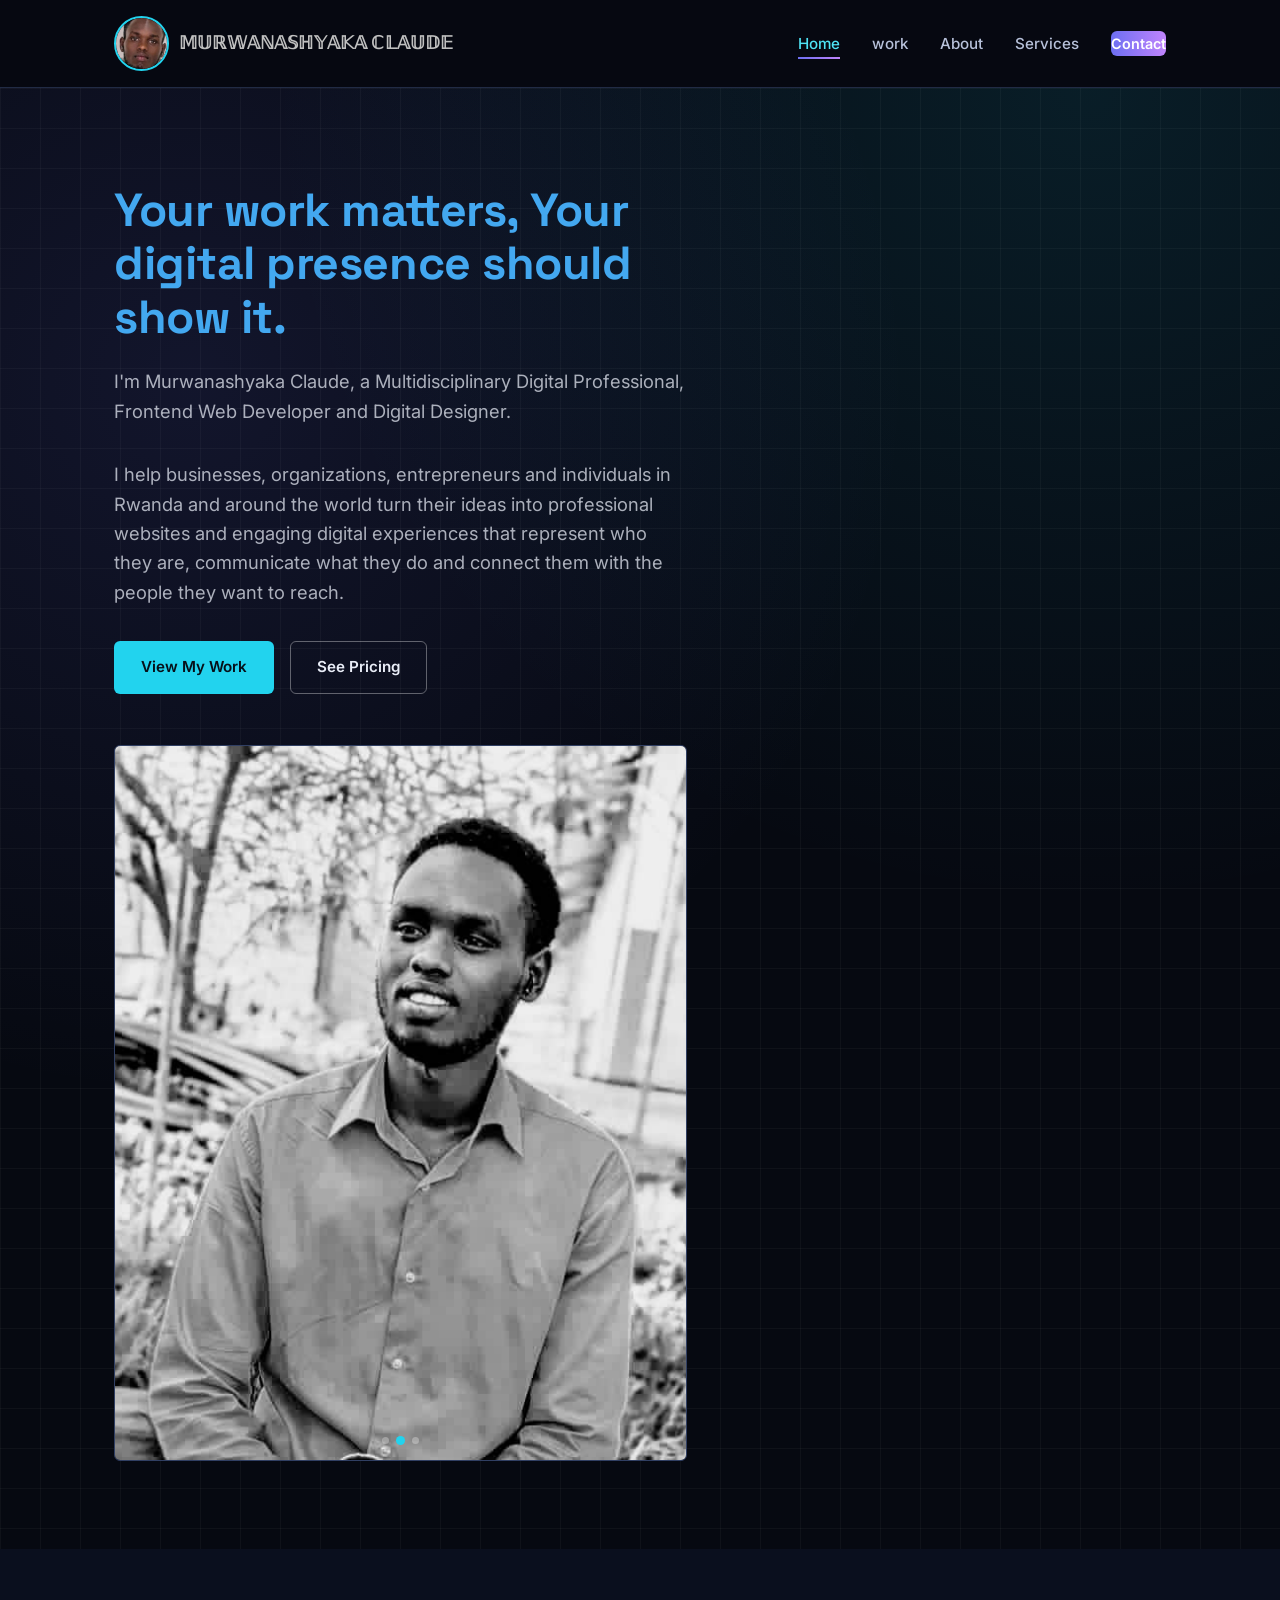
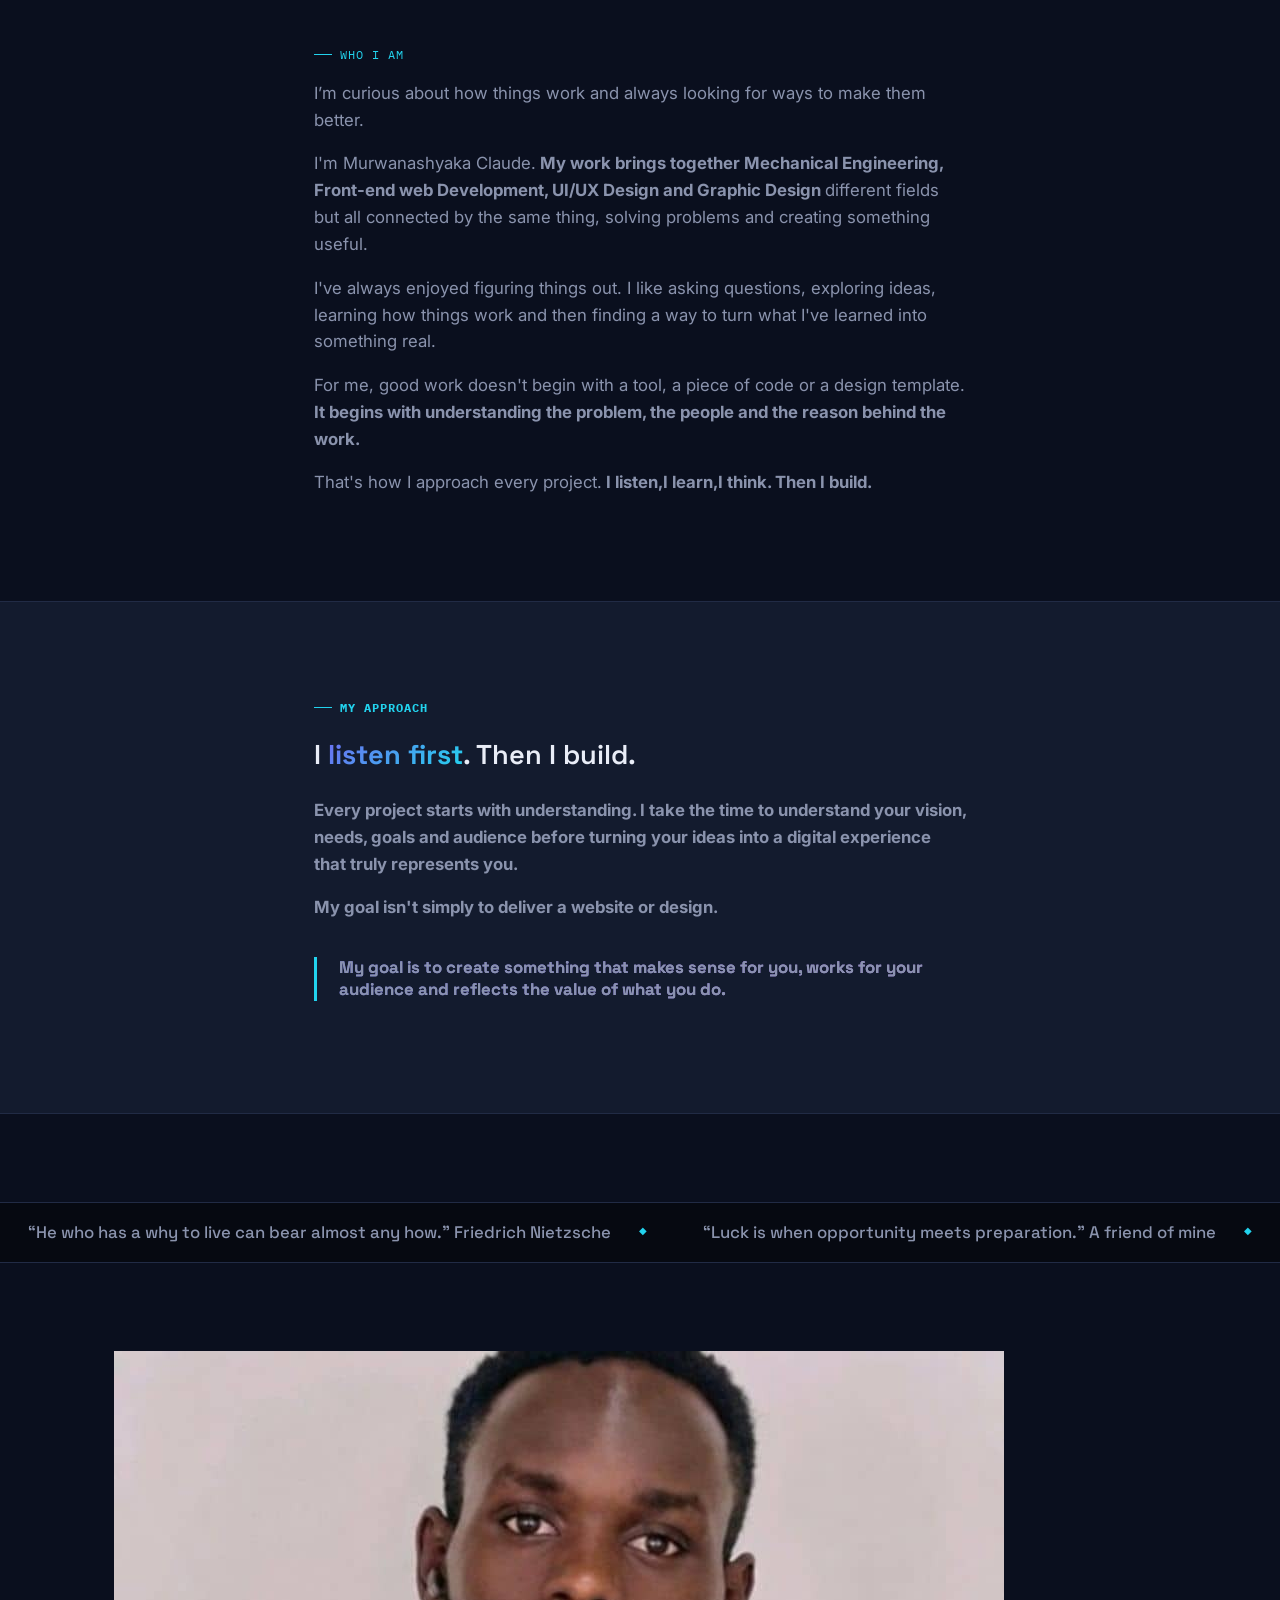
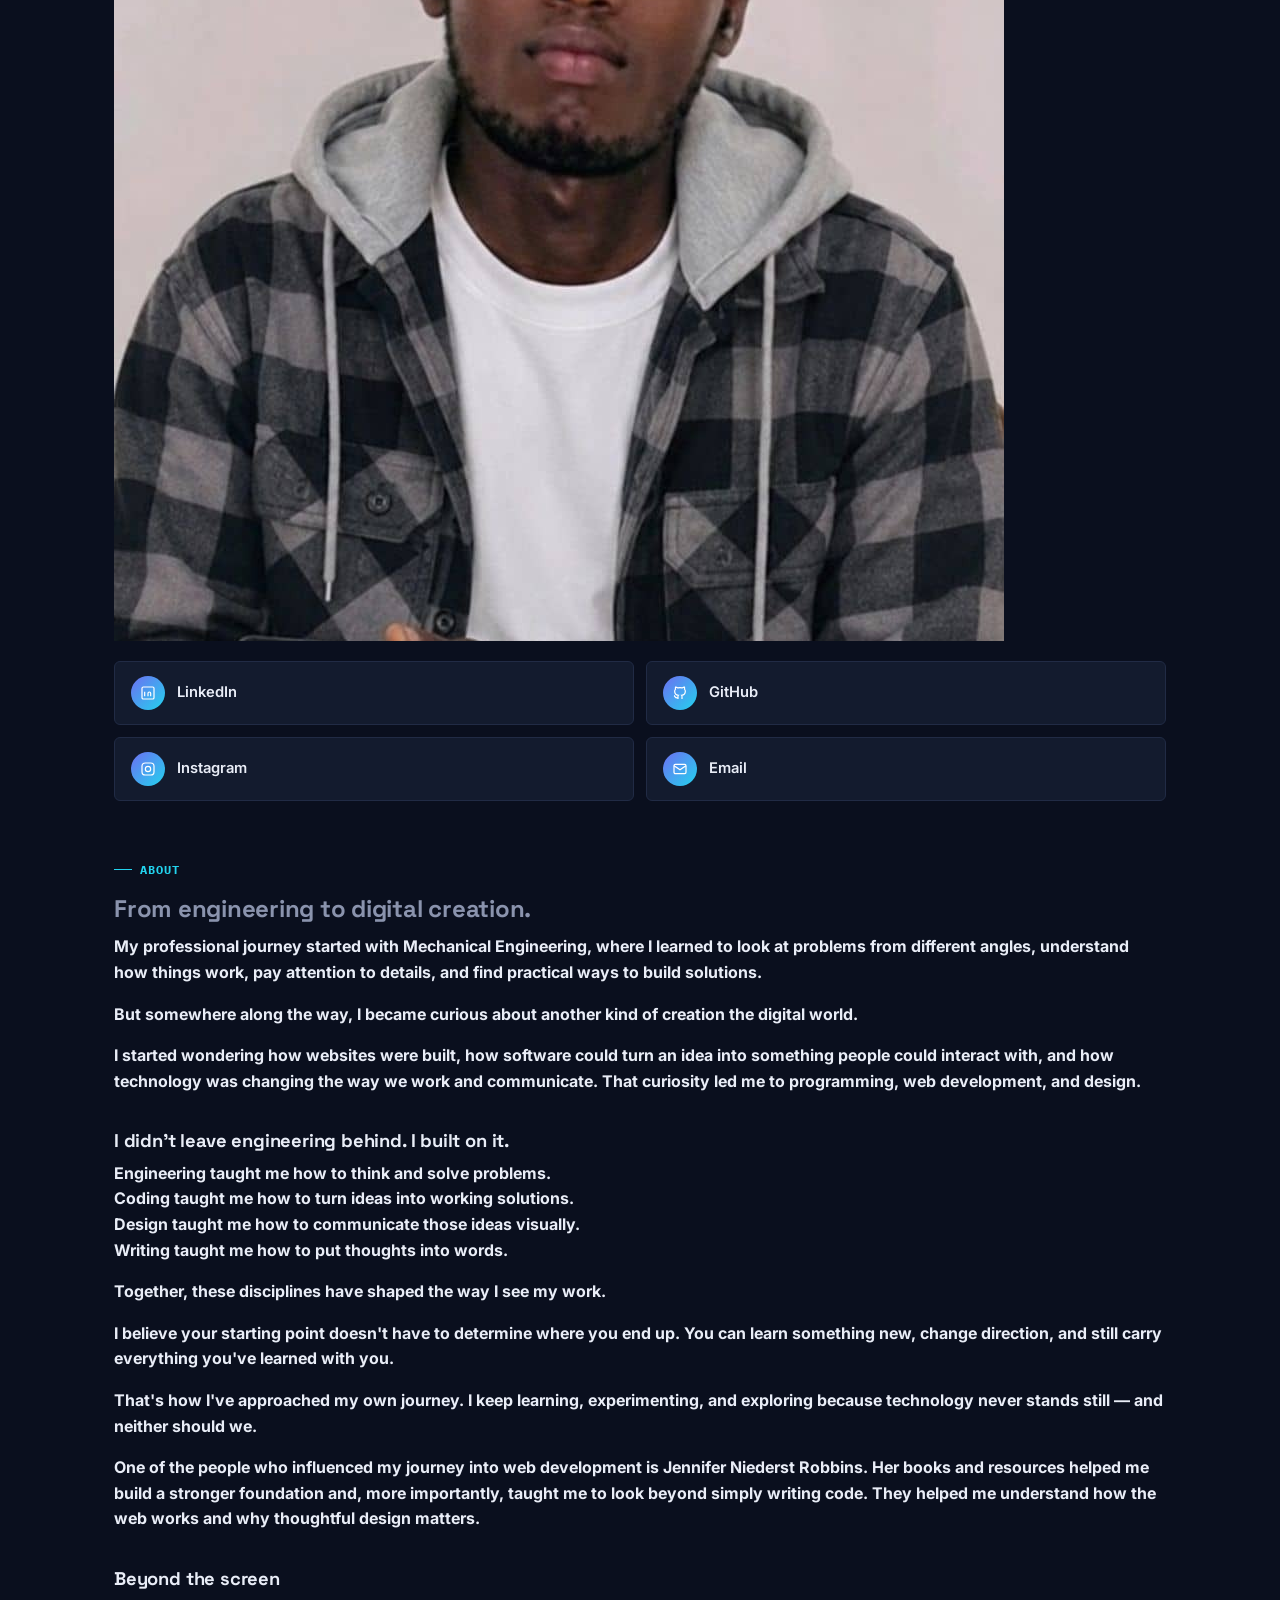
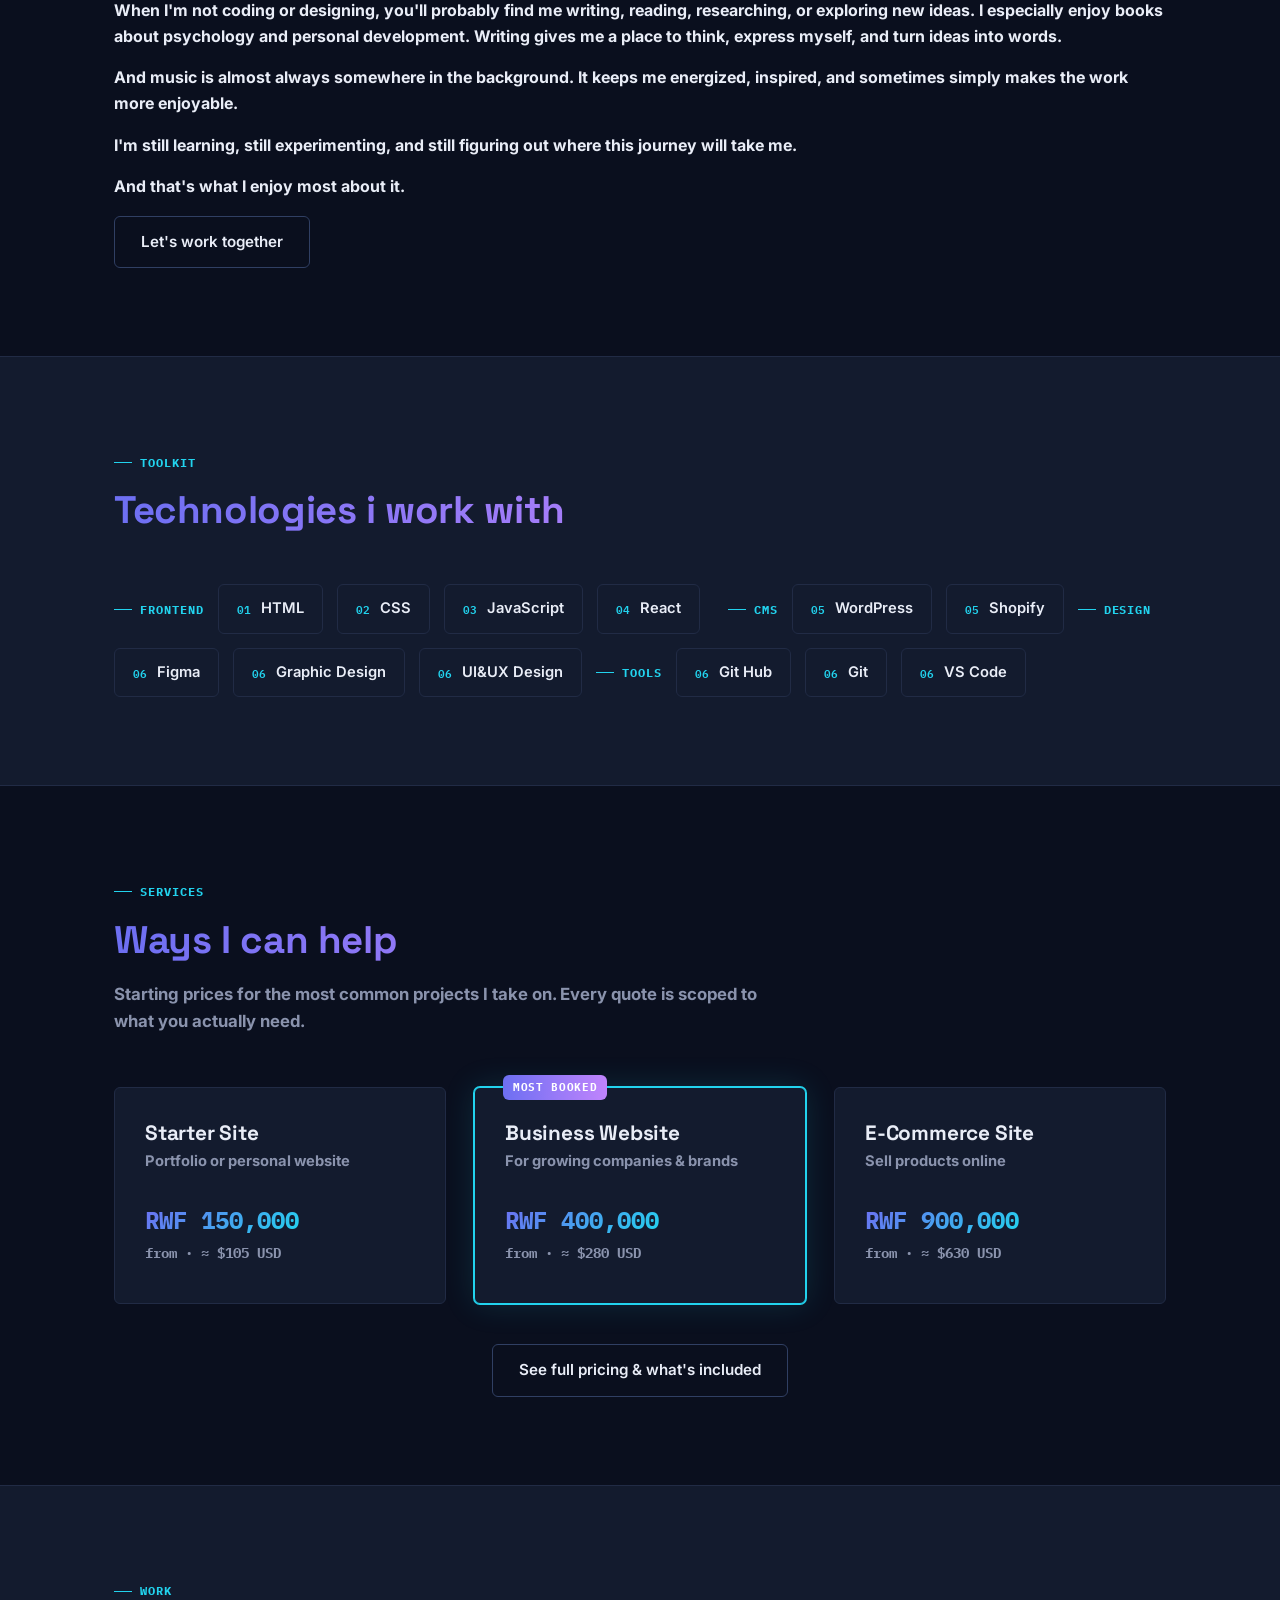
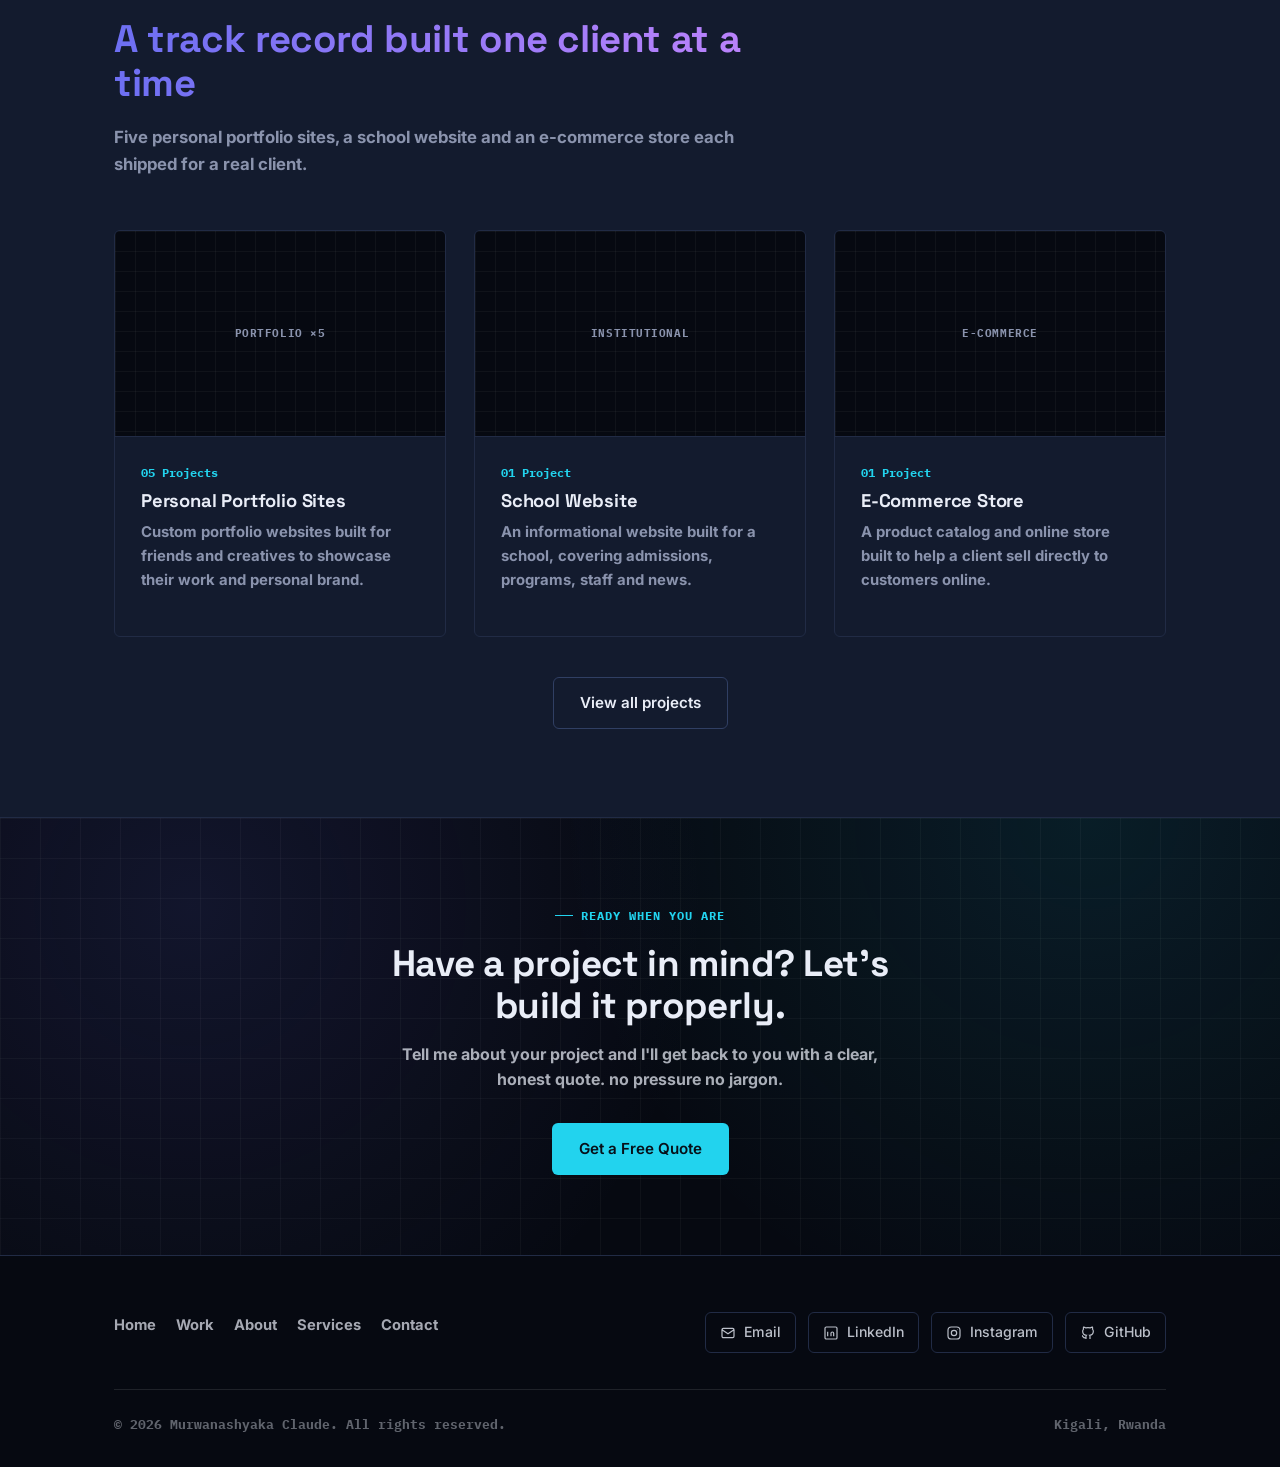
==== index.html @ dd3f42b8 "Update accent text color in index.html" ====
<!DOCTYPE html>
<html lang="en">
<head>
<meta charset="UTF-8">
  <meta name="viewport" content="width=device-width, initial-scale=1">
<title>Murwanashyaka Claude  Frontend Developer &amp; Digital Designer, Kigali</title>
<meta name="description" content="Murwanashyaka Claude  Mechanical Engineer turned Frontend Developer, Graphic Designer and Writer in Kigali, Rwanda. I build modern, responsive websites for businesses, entrepreneurs and individuals.">
<meta name="keywords" content="Murwanashyaka Claude, Shyaka Claude, frontend developer Rwanda, web developer Kigali,UI/UX Design Rwanda, graphic designer Kigali, mechanical engineer Rwanda, freelance web developer Rwanda, website design Kigali">
<meta name="author" content="Murwanashyaka Claude">
<link rel="canonical" href="https://murwanashyakaclaude.com/">
<meta name="robots" content="index, follow">

<!-- Open Graph -->
<meta property="og:type" content="website">
<meta property="og:site_name" content="Murwanashyaka Claude">
<meta property="og:title" content="Murwanashyaka Claude — Frontend Developer & Digital Designer, Kigali">
<meta property="og:description" content="Murwanashyaka Claude — Mechanical Engineer turned Frontend Developer, Graphic Designer and Writer in Kigali, Rwanda. I build modern, responsive websites for businesses, entrepreneurs and individuals.">
<meta property="og:url" content="https://murwanashyakaclaude.com/">
<meta property="og:image" content="https://murwanashyakaclaude.com/assets/headshot-about.jpg">
<meta property="og:locale" content="en_US">

<!-- Twitter Card -->
<meta name="twitter:card" content="summary_large_image">
<meta name="twitter:title" content="Murwanashyaka Claude — Frontend Developer & Digital Designer, Kigali">
<meta name="twitter:description" content="Murwanashyaka Claude Mechanical Engineer turned Frontend Developer, Graphic Designer and Writer in Kigali, Rwanda. I build modern, responsive websites for businesses, entrepreneurs and individuals.">
<meta name="twitter:image" content="https://murwanashyakaclaude.com/assets/headshot-about.jpg">
<link rel="preconnect" href="https://fonts.googleapis.com">
<link href="https://fonts.googleapis.com/css2?family=Space+Grotesk:wght@500;600;700&family=Inter:wght@400;500;600;700&family=IBM+Plex+Mono:wght@400;500&display=swap" rel="stylesheet">
<link rel="stylesheet" href="css/styles.css">
<script type="application/ld+json">
{
  "@context": "https://schema.org",
  "@type": "Person",
  "name": "Murwanashyaka Claude",
  "alternateName": "Shyaka Claude",
  "jobTitle": ["Frontend Web Developer", "UI&UX Designer", "Graphic Designer", "Mechanical Engineer"],
  "description": "Mechanical Engineer, Frontend Web Developer,UI&UX Designer and Graphic Designer based in Kigali, Rwanda, helping businesses and individuals build modern digital experiences.",
  "url": "https://murwanashyakaclaude.com",
  "image": "https://murwanashyakaclaude.com/assets/headshot-about.jpg",
  "address": {
    "@type": "PostalAddress",
    "addressLocality": "Kigali",
    "addressCountry": "Rwanda"
  },
  "sameAs": [
    "https://www.linkedin.com/in/murwanashyaka-claude-22340b354",
    "https://github.com/shyaka-claude",
    "https://instagram.com/mc224014599"
  ],
  "knowsAbout": ["HTML", "CSS", "JavaScript", "React", "WordPress", "Figma", "Framer", "UI&UX Designer", "Graphic Design", "Mechanical Engineer"]
}
</script>
</head>
<body>

<header class="site-header">
  <nav class="nav">
  <a href="index.html" class="brand" style="color: silver !important;">
    <img 
        src="assets/headshot-nav.jpg" 
        alt="Murwanashyaka Claude" 
        class="brand-avatar"
        style="width: 55px; height: 55px; object-fit: cover;"
    >
    𝕄𝕌ℝ𝕎𝔸ℕ𝔸𝕊ℍ𝕐𝔸𝕂𝔸 ℂ𝕃𝔸𝕌𝔻𝔼
</a>
    <button class="nav-toggle" aria-label="Toggle menu" aria-expanded="false"><span></span></button>
        <ul class="nav-links">
      <li><a href="index.html" aria-current="page">Home</a></li>
      <li><a href="experience.html">work</a></li>
      <li><a href="credentials.html">About</a></li>
      <li><a href="services.html">Services</a></li>
      <li><a href="contact.html" class="nav-cta">Contact</a></li>
    </ul>
  </nav>
</header>

<main>

  <!-- HERO -->
  <section class="blueprint hero">
    <div class="container hero-grid">
      <div>
      <h1 style="font-size:clamp(2rem,4vw,2.9rem); max-width:22ch;">
  <span style="color:#43A8F0;">
    Your work matters, Your digital presence should show it.
  </span>
</h1>
<p class="hero-sub">I'm Murwanashyaka Claude, a Multidisciplinary Digital Professional, Frontend Web Developer and Digital Designer.</p>
 <p class="hero-sub">I help businesses, organizations, entrepreneurs and individuals in Rwanda and around the world turn their ideas into professional websites and engaging digital experiences that represent who they are, communicate what they do and connect them with the people they want to reach.</p>
          
    <div class="hero-actions">
          <a href="experience.html" class="btn btn-primary">View My Work</a>
          <a href="services.html" class="btn btn-outline">See Pricing</a>
        </div>

<br>

   <br>     

      <div class="hero-carousel" aria-label="Featured photos">
        <div class="slide active"><img src="assets/carousel-1.jpg" alt="Murwanashyaka Claude"></div>
        <div class="slide"><img src="assets/carousel-2.jpg" alt="Murwanashyaka Claude"></div>
        <div class="slide"><img src="assets/carousel-3.jpg" alt="Murwanashyaka Claude"></div>
        <div class="dots">
          <span class="active"></span><span></span><span></span>
        </div>
      </div>
    </div>
  </section>

  <!-- INTRO STATEMENT -->
  <section>
    <div class="container intro-statement" data-animate>
      <span class="tick-label" style="margin-bottom:16px; display:inline-flex;">Who I Am</span>
    

<p>I’m curious about how things work and always looking for ways to make them better.</p>

<p>I'm Murwanashyaka Claude.<strong> My work brings together Mechanical Engineering, Front-end web Development, UI/UX Design and Graphic Design </strong> different fields but all connected by the same thing, solving problems and creating something useful.</p>

<p>I've always enjoyed figuring things out. I like asking questions, exploring ideas, learning how things work and then finding a way to turn what I've learned into something real.</p>

<p>For me, good work doesn't begin with a tool, a piece of code or a design template.<strong> It begins with understanding the problem, the people and the reason behind the work.</strong>

<p>That's how I approach every project.<strong> I listen,I learn,I think. Then I build.<strong></p>
      
    </div>
  </section>

  <!-- MY APPROACH -->
  <section class="section-alt">
    <div class="container intro-statement" data-animate>
      <span class="tick-label" style="margin-bottom:16px; display:inline-flex;">My Approach</span>
      <p class="intro-lead">I <strong>listen first</strong>. Then I build.</p>
      <p>Every project starts with understanding. I take the time to understand your vision, needs, goals and audience before turning your ideas into a digital experience that truly represents you.</p>
      <p>My goal isn't simply to deliver a website or design.</p>

      <p class="pull-quote">My goal is to create something that makes sense for you, works for your audience and reflects the value of what you do.</p>
    </div>
  </section>

  <!-- ABOUT -->
  <section style="padding-bottom:0;">
    <div class="marquee" aria-hidden="false" role="note" aria-label="Guiding quote">
    <div class="marquee-track" style="color: teal">  
     <span style="color: #8A93AD;">“He who has a why to live can bear almost any how.” Friedrich Nietzsche</span>
<span style="color: #8A93AD;">“Luck is when opportunity meets preparation.” A friend of mine</span>

<span style="color: #8A93AD;">“He who has a why to live can bear almost any how.” Friedrich Nietzsche</span>
<span style="color: #8A93AD;">“Luck is when opportunity meets preparation.” A friend of mine</span>

<span style="color: #8A93AD;">“He who has a why to live can bear almost any how.” Friedrich Nietzsche</span>
<span style="color: #8A93AD;">“Luck is when opportunity meets preparation.” A friend of mine</span>

<span style="color: #8A93AD;">“He who has a why to live can bear almost any how.” Friedrich Nietzsche</span>
<span style="color: #8A93AD;">“Luck is when opportunity meets preparation.” A friend of mine</span>
    </div>
  </div>
</section>  

  <section>
    <div class="container about-grid">
      <div data-animate>
        <div class="monogram-frame">
          <span class="c1"></span><span class="c2"></span>
          <img src="assets/headshot-about.jpg" alt="Murwanashyaka Claude" class="about-photo">
        </div>
        <div class="quick-links">
          <a href="https://www.linkedin.com/in/murwanashyaka-claude-22340b354" target="_blank" rel="noopener" class="quick-link-card">
            <span class="icon"><svg viewBox="0 0 24 24" fill="none" stroke="currentColor" stroke-width="1.8"><rect x="3" y="3" width="18" height="18" rx="2"/><path d="M7 10v7M7 7v.01M12 17v-4.5a2 2 0 0 1 4 0V17M12 12.5V17"/></svg></span>
            <span class="value">LinkedIn</span>
          </a>
          <a href="https://github.com/shyaka-claude" target="_blank" rel="noopener" class="quick-link-card">
            <span class="icon"><svg viewBox="0 0 24 24" fill="none" stroke="currentColor" stroke-width="1.8"><path d="M9 19c-4.3 1.4-4.3-2.5-6-3m12 5v-3.5c0-1 .1-1.4-.5-2 2.8-.3 5.5-1.4 5.5-6a4.6 4.6 0 0 0-1.3-3.2 4.2 4.2 0 0 0-.1-3.2s-1.1-.3-3.5 1.3a12.3 12.3 0 0 0-6.2 0C6.5 2.8 5.4 3.1 5.4 3.1a4.2 4.2 0 0 0-.1 3.2A4.6 4.6 0 0 0 4 9.5c0 4.6 2.7 5.7 5.5 6-.6.6-.6 1.2-.5 2V21"/></svg></span>
            <span class="value">GitHub</span>
          </a>
          <a href="https://instagram.com/mc224014599" target="_blank" rel="noopener" class="quick-link-card">
            <span class="icon"><svg viewBox="0 0 24 24" fill="none" stroke="currentColor" stroke-width="1.8"><rect x="3" y="3" width="18" height="18" rx="5"/><circle cx="12" cy="12" r="4"/></svg></span>
            <span class="value">Instagram</span>
          </a>
          <a href="#" data-mail-link class="quick-link-card">
            <span class="icon"><svg viewBox="0 0 24 24" fill="none" stroke="currentColor" stroke-width="1.8"><rect x="3" y="5" width="18" height="14" rx="2"/><path d="M3 7l9 6 9-6"/></svg></span>
            <span class="value">Email</span>
          </a>
        </div>
      </div>
      <div data-animate> <br>
        <br>
        <span class="tick-label"> About</span>
      <h2 style="margin-top:16px;">
  <span class="accent-text" style="color: #8A93AD !important;">From engineering to digital creation.</span>
</h2>
       

       <p>My professional journey started with <strong class="accent-text">Mechanical Engineering</strong>, where I learned to look at problems from different angles, understand how things work, pay attention to details, and find practical ways to build solutions.</p>

<p>But somewhere along the way, I became curious about another kind of creation  <strong class="accent-text">the digital world.</strong></p>

<p>I started wondering how websites were built, how software could turn an idea into something people could interact with, and how technology was changing the way we work and communicate. That curiosity led me to programming, web development, and design.</p>

<h3 style="font-size:1.15rem; margin-top:36px;">I didn't leave engineering behind. <span class="accent-text">I built on it.</span></h3>

<p>Engineering taught me how to <strong>think and solve problems.</strong><br>
Coding taught me how to <strong>turn ideas into working solutions.</strong><br>
Design taught me how to <strong>communicate those ideas visually.</strong><br>
Writing taught me how to <strong>put thoughts into words.</strong></p>

<p>Together, these disciplines have shaped the way I see my work.</p>

<p>I believe your starting point doesn't have to determine where you end up. <strong class="accent-text">You can learn something new, change direction, and still carry everything you've learned with you.</strong></p>

<p>That's how I've approached my own journey. I keep learning, experimenting, and exploring because <strong>technology never stands still — and neither should we.</strong></p>

<p>One of the people who influenced my journey into web development is <strong class="accent-text">Jennifer Niederst Robbins</strong>. Her books and resources helped me build a stronger foundation and, more importantly, taught me to look beyond simply writing code. They helped me understand how the web works and why thoughtful design matters.</p>

<h3 style="font-size:1.15rem; margin-top:36px;">Beyond the screen</h3>

<p>When I'm not coding or designing, you'll probably find me <strong>writing, reading, researching, or exploring new ideas.</strong> I especially enjoy books about psychology and personal development. Writing gives me a place to think, express myself, and turn ideas into words.</p>

<p>And music is almost always somewhere in the background. It keeps me energized, inspired, and sometimes simply makes the work more enjoyable.</p>

<p>I'm still learning, still experimenting, and still figuring out where this journey will take me.</p>

<p><strong class="accent-text">And that's what I enjoy most about it.</strong></p>
        
        <a href="contact.html" class="btn btn-outline-dark">Let's work together</a>
      </div>
    </div>
  </section>

  <!-- SKILLS -->
  <section class="section-alt">
    <div class="container">
      <div class="section-head">
        <span class="tick-label">
           Toolkit</span>
        <h2 style="margin-top:16px;">Technologies i work with </h2>
      </div>
      <div class="skills-strip" data-animate-group>
          <span class="tick-label">Frontend</span>
        <span class="skill-tag"><span class="idx">01</span> HTML</span>
        <span class="skill-tag"><span class="idx">02</span> CSS</span>
        <span class="skill-tag"><span class="idx">03</span> JavaScript</span> 
        <span class="skill-tag"><span class="idx">04</span> React</span><br>
        
         <span class="tick-label">CMS</span>
        <span class="skill-tag"><span class="idx">05</span> WordPress</span>
         <span class="skill-tag"><span class="idx">05</span> Shopify</span> 
        
         <span class="tick-label">Design</span>
        <span class="skill-tag"><span class="idx">06</span> Figma</span>
        <span class="skill-tag"><span class="idx">06</span> Graphic Design</span>
         <span class="skill-tag"><span class="idx">06</span> UI&UX Design</span>
      
        <span class="tick-label">Tools</span>
           <span class="skill-tag"><span class="idx">06</span> Git Hub</span>
        <span class="skill-tag"><span class="idx">06</span> Git</span>
         <span class="skill-tag"><span class="idx">06</span> VS Code</span>
      </div>
    </div>
  </section>

  <!-- SERVICES SNAPSHOT -->
  <section>
    <div class="container">
      <div class="section-head">
        <span class="tick-label">Services</span>
        <h2 style="margin-top:16px;">Ways I can help</h2>
        <p>Starting prices for the most common projects I take on. Every quote is scoped to what you actually need.</p>
      </div>
      <div class="card-grid" data-animate-group>
        <div class="svc-card">
          <h3>Starter Site</h3>
          <p class="svc-tagline">Portfolio or personal website</p>
          <div class="svc-price"><span class="rwf">RWF 150,000</span><span class="usd">from · ≈ $105 USD</span></div>
        </div>
        <div class="svc-card featured">
          <span class="badge">Most booked</span>
          <h3>Business Website</h3>
          <p class="svc-tagline">For growing companies &amp; brands</p>
          <div class="svc-price"><span class="rwf">RWF 400,000</span><span class="usd">from · ≈ $280 USD</span></div>
        </div>
        <div class="svc-card">
          <h3>E-Commerce Site</h3>
          <p class="svc-tagline">Sell products online</p>
          <div class="svc-price"><span class="rwf">RWF 900,000</span><span class="usd">from · ≈ $630 USD</span></div>
        </div>
      </div>
      <div class="text-center" style="margin-top:40px;">
        <a href="services.html" class="btn btn-outline-dark">See full pricing &amp; what's included</a>
      </div>
    </div>
  </section>

  <!-- FEATURED WORK TEASER -->
  <section class="section-alt">
    <div class="container">
      <div class="section-head">
        <span class="tick-label"> Work</span>
        <h2 style="margin-top:16px;">A track record built one client at a time</h2>
        <p>Five personal portfolio sites, a school website and an e-commerce store each shipped for a real client.</p>
      </div>
      <div class="card-grid" style="grid-template-columns:repeat(3,1fr);" data-animate-group>
        <div class="proj-card">
          <div class="proj-thumb"><span class="tag">Portfolio ×5</span></div>
          <div class="proj-body">
            <span class="proj-count">05 Projects</span>
            <h3>Personal Portfolio Sites</h3>
            <p>Custom portfolio websites built for friends and creatives to showcase their work and personal brand.</p>
          </div>
        </div>
        <div class="proj-card">
          <div class="proj-thumb"><span class="tag">Institutional</span></div>
          <div class="proj-body">
            <span class="proj-count">01 Project</span>
            <h3>School Website</h3>
            <p>An informational website built for a school, covering admissions, programs, staff and news.</p>
          </div>
        </div>
        <div class="proj-card">
          <div class="proj-thumb"><span class="tag">E-Commerce</span></div>
          <div class="proj-body">
            <span class="proj-count">01 Project</span>
            <h3>E-Commerce Store</h3>
            <p>A product catalog and online store built to help a client sell directly to customers online.</p>
          </div>
        </div>
      </div>
      <div class="text-center" style="margin-top:40px;">
        <a href="experience.html" class="btn btn-outline-dark">View all projects</a>
      </div>
    </div>
  </section>

  <!-- CTA BAND -->
  <section class="blueprint cta-band">
    <div class="container">
      <span class="tick-label">Ready when you are</span>
      <h2 style="margin-top:18px;">Have a project in mind? Let's build it properly.</h2>
      <p>Tell me about your project and I'll get back to you with a clear, honest quote. no pressure no jargon.</p>
      <div class="hero-actions">
        <a href="contact.html" class="btn btn-primary">Get a Free Quote</a>
      </div>
    </div>
  </section>

</main>

<footer class="site-footer">
  <div class="container">
    <div class="footer-grid">
  
      <ul class="footer-links">
        <li><a href="index.html">Home</a></li>
        <li><a href="experience.html">Work</a></li>
        <li><a href="credentials.html">About</a></li>
        <li><a href="services.html">Services</a></li>
        <li><a href="contact.html">Contact</a></li>
      </ul>
      <ul class="footer-social">
        <li><a href="#" data-mail-link><svg viewBox="0 0 24 24" fill="none" stroke="currentColor" stroke-width="1.8"><rect x="3" y="5" width="18" height="14" rx="2"/><path d="M3 7l9 6 9-6"/></svg>Email</a></li>
        <li><a href="https://www.linkedin.com/in/murwanashyaka-claude-22340b354" target="_blank" rel="noopener"><svg viewBox="0 0 24 24" fill="none" stroke="currentColor" stroke-width="1.8"><rect x="3" y="3" width="18" height="18" rx="2"/><path d="M7 10v7M7 7v.01M12 17v-4.5a2 2 0 0 1 4 0V17M12 12.5V17"/></svg>LinkedIn</a></li>
        <li><a href="https://instagram.com/mc224014599" target="_blank" rel="noopener"><svg viewBox="0 0 24 24" fill="none" stroke="currentColor" stroke-width="1.8"><rect x="3" y="3" width="18" height="18" rx="5"/><circle cx="12" cy="12" r="4"/><circle cx="17.2" cy="6.8" r=".6" fill="currentColor" stroke="none"/></svg>Instagram</a></li>
        <li><a href="https://github.com/shyaka-claude" target="_blank" rel="noopener"><svg viewBox="0 0 24 24" fill="none" stroke="currentColor" stroke-width="1.8"><path d="M9 19c-4.3 1.4-4.3-2.5-6-3m12 5v-3.5c0-1 .1-1.4-.5-2 2.8-.3 5.5-1.4 5.5-6a4.6 4.6 0 0 0-1.3-3.2 4.2 4.2 0 0 0-.1-3.2s-1.1-.3-3.5 1.3a12.3 12.3 0 0 0-6.2 0C6.5 2.8 5.4 3.1 5.4 3.1a4.2 4.2 0 0 0-.1 3.2A4.6 4.6 0 0 0 4 9.5c0 4.6 2.7 5.7 5.5 6-.6.6-.6 1.2-.5 2V21"/></svg>GitHub</a></li>
      </ul>
    </div>
    <div class="footer-bottom">
      <span>© 2026 Murwanashyaka Claude. All rights reserved.</span>
      <span>Kigali, Rwanda</span>
    </div>
  </div>
</footer>

<script src="js/script.js"></script>
</body>
</html>
---- css/styles.css ----
/* ==========================================================================
   Murwanashyaka Claude — Portfolio
   Design system: dark, modern developer-portfolio look — deep navy surfaces,
   indigo/purple/cyan gradient accents, glowing highlights on key numbers
   and section titles.
   ========================================================================== */

:root {
  /* Backgrounds */
  --bg: #0A0F1E;          /* page background */
  --bg-raised: #131B2E;   /* cards, raised surfaces */
  --bg-raised-2: #182236; /* hover state on raised surfaces */
  --bg-void: #060911;     /* deepest bands — header overlay, footer, hero */

  /* Text */
  --text: #E9EDF7;        /* primary text (light) */
  --text-soft: #B7C1DA;   /* secondary headings/nav text */
  --muted: #8A93AD;       /* muted body copy */

  /* Borders */
  --line: #212B45;
  --line-strong: #303F63;

  /* Accents */
  --indigo: #6D6FF2;
  --indigo-deep: #5457D9;
  --purple: #C084FC;
  --cyan: #22D3EE;
  --cyan-bright: #4FE3F5;
  --on-accent: #071019;   /* dark text used on bright accent backgrounds */
  --gradient: linear-gradient(90deg, var(--indigo), var(--purple));
  --gradient-cyan: linear-gradient(135deg, var(--indigo), var(--cyan));

  /* Type */
  --font-display: 'Space Grotesk', sans-serif;
  --font-body: 'Inter', sans-serif;
  --font-mono: 'IBM Plex Mono', monospace;

  /* Layout */
  --maxw: 1180px;
  --gutter: clamp(20px, 5vw, 64px);
  --radius: 6px;
}

* { box-sizing: border-box; }
html { scroll-behavior: smooth; }

body {
  margin: 0;
  background: var(--bg);
  color: var(--text);
  font-family: var(--font-body);
  font-size: 16px;
  line-height: 1.6;
  -webkit-font-smoothing: antialiased;
}

img { max-width: 100%; display: block; }
a { color: inherit; }

h1, h2, h3, h4 {
  font-family: var(--font-display);
  color: var(--text);
  line-height: 1.15;
  margin: 0 0 .5em;
  letter-spacing: -0.01em;
}

p { margin: 0 0 1em; }

.container {
  max-width: var(--maxw);
  margin: 0 auto;
  padding: 0 var(--gutter);
}

.gradient-text {
  background: var(--gradient);
  -webkit-background-clip: text;
  background-clip: text;
  color: transparent;
}

/* Focus visibility */
a:focus-visible, button:focus-visible, input:focus-visible, textarea:focus-visible {
  outline: 2px solid var(--cyan);
  outline-offset: 3px;
}

@media (prefers-reduced-motion: reduce) {
  * { animation: none !important; transition: none !important; scroll-behavior: auto !important; }
}

/* ==========================================================================
   Scroll-reveal (IntersectionObserver driven — see js/script.js)
   ========================================================================== */

[data-animate] {
  opacity: 0;
  transform: translateY(22px);
  transition: opacity .7s cubic-bezier(.2,.7,.2,1), transform .7s cubic-bezier(.2,.7,.2,1);
}
[data-animate].in-view { opacity: 1; transform: translateY(0); }
[data-animate="fade"] { transform: none; }
[data-animate-group] > * { transition-delay: calc(var(--i, 0) * 70ms); }

/* ==========================================================================
   Marquee — scrolling quote banner
   ========================================================================== */

.marquee {
  overflow: hidden;
  border-top: 1px solid var(--line);
  border-bottom: 1px solid var(--line);
  background: var(--bg-void);
  padding: 16px 0;
}
.marquee-track {
  display: flex;
  width: max-content;
  animation: marquee-scroll 28s linear infinite;
}
.marquee-track span {
  font-family: var(--font-display);
  font-size: 1.05rem;
  font-weight: 500;
  color: var(--text);
  white-space: nowrap;
  padding: 0 28px;
  display: flex;
  align-items: center;
  gap: 28px;
}
.marquee-track span::after {
  content: "◆";
  font-size: .6rem;
  color: var(--cyan);
}
.marquee:hover .marquee-track { animation-play-state: paused; }

@keyframes marquee-scroll {
  from { transform: translateX(0); }
  to { transform: translateX(-50%); }
}

@media (prefers-reduced-motion: reduce) {
  .marquee-track { animation: none; }
}

/* ==========================================================================
   Misc motion — hover lift
   ========================================================================== */

.svc-card, .proj-card, .skill-tag, .role-chip, .timeline-entry, .edu-card, .cert-card, .quick-link-card {
  transition: transform .25s ease, box-shadow .25s ease, border-color .25s ease;
}
.svc-card:hover, .proj-card:hover, .timeline-entry:hover, .edu-card:hover {
  transform: translateY(-4px);
  box-shadow: 0 16px 34px rgba(0,0,0,0.45), 0 0 0 1px rgba(109,111,242,0.12);
  border-color: var(--line-strong);
}
.skill-tag:hover, .role-chip:hover {
  transform: translateY(-2px);
  border-color: var(--cyan);
}

.hero h1 .type-cursor {
  display: inline-block;
  width: 3px;
  background: var(--cyan);
  margin-left: 4px;
  animation: blink 1s steps(1) infinite;
}
@keyframes blink { 50% { opacity: 0; } }

/* ==========================================================================
   Rotating role title
   ========================================================================== */

.role-rotator {
  display: inline-flex;
  align-items: center;
  gap: 10px;
  font-family: var(--font-mono);
  font-size: 0.95rem;
  letter-spacing: .04em;
  text-transform: uppercase;
  color: var(--cyan);
}
.role-rotator .rotator-text {
  position: relative;
  min-width: 1ch;
}
.role-rotator .rotator-text span {
  display: inline-block;
  animation: role-fade 3.2s ease-in-out;
  background: var(--gradient-cyan);
  -webkit-background-clip: text;
  background-clip: text;
  color: transparent;
  font-weight: 600;
}
@keyframes role-fade {
  0% { opacity: 0; transform: translateY(6px); }
  10%, 85% { opacity: 1; transform: translateY(0); }
  100% { opacity: 0; transform: translateY(-6px); }
}

/* ==========================================================================
   Quick-link mini cards (under photo)
   ========================================================================== */

.quick-links {
  display: grid;
  grid-template-columns: 1fr 1fr;
  gap: 12px;
  margin-top: 20px;
}
.quick-link-card {
  display: flex;
  align-items: center;
  gap: 12px;
  padding: 14px 16px;
  border: 1px solid var(--line);
  border-radius: var(--radius);
  background: var(--bg-raised);
  text-decoration: none;
}
.quick-link-card:hover { transform: translateY(-2px); border-color: var(--cyan); }
.quick-link-card .icon {
  width: 34px; height: 34px; flex-shrink: 0;
  border-radius: 50%;
  background: var(--gradient-cyan);
  display: flex; align-items: center; justify-content: center;
  color: #fff;
}
.quick-link-card .icon svg { width: 16px; height: 16px; }
.quick-link-card .value { font-size: 0.92rem; font-weight: 600; color: var(--text); }

/* ==========================================================================
   Stat strip
   ========================================================================== */

.stat-strip {
  display: grid;
  grid-template-columns: repeat(auto-fit, minmax(140px, 1fr));
  gap: 20px;
  margin: 40px 0 8px;
}
.stat-box {
  border: 1px solid var(--line);
  border-radius: var(--radius);
  padding: 22px 20px;
  background: var(--bg-raised);
  text-align: center;
}
.stat-box .num {
  font-family: var(--font-display);
  font-size: 2.1rem;
  font-weight: 700;
  display: block;
  background: var(--gradient-cyan);
  -webkit-background-clip: text;
  background-clip: text;
  color: transparent;
}
.stat-box .label {
  font-family: var(--font-mono);
  font-size: 11px;
  color: var(--muted);
  text-transform: uppercase;
  letter-spacing: .04em;
}

/* ==========================================================================
   Freelance / experience timeline
   ========================================================================== */

.timeline-entry {
  border: 1px solid var(--line);
  border-radius: var(--radius);
  background: var(--bg-raised);
  padding: 32px 30px;
  margin-bottom: 24px;
  position: relative;
}
.timeline-head {
  display: flex;
  justify-content: space-between;
  align-items: flex-start;
  gap: 20px;
  flex-wrap: wrap;
  margin-bottom: 18px;
}
.timeline-num {
  display: inline-flex;
  align-items: center;
  justify-content: center;
  width: 40px; height: 40px;
  border-radius: 50%;
  background: var(--gradient);
  color: #fff;
  font-family: var(--font-mono);
  font-size: 13px;
  flex-shrink: 0;
}
.timeline-title-group { display: flex; gap: 16px; align-items: flex-start; }
.timeline-title-group h3 { font-size: 1.2rem; margin-bottom: 2px; }
.timeline-sub { color: var(--muted); font-size: 0.9rem; }
.timeline-date {
  font-family: var(--font-mono);
  font-size: 12px;
  color: var(--cyan-bright);
  background: rgba(34,211,238,0.1);
  padding: 5px 12px;
  border-radius: var(--radius);
  white-space: nowrap;
}
.timeline-tags { display: flex; flex-wrap: wrap; gap: 8px; margin: 16px 0; }
.timeline-tags span {
  font-family: var(--font-mono); font-size: 11px;
  padding: 5px 11px; border: 1px solid var(--line-strong); border-radius: var(--radius);
  color: var(--text-soft);
}
.timeline-body { color: var(--muted); font-size: 0.94rem; }
.timeline-body ul { margin: 10px 0 0; padding-left: 20px; }
.timeline-body li { margin-bottom: 6px; }

/* ==========================================================================
   Education
   ========================================================================== */

.edu-card {
  border: 1px solid var(--line);
  border-radius: var(--radius);
  background: var(--bg-raised);
  padding: 26px 26px;
  margin-bottom: 20px;
  display: flex;
  justify-content: space-between;
  align-items: flex-start;
  gap: 20px;
  flex-wrap: wrap;
}
.edu-status {
  display: inline-flex;
  align-items: center;
  gap: 6px;
  font-family: var(--font-mono);
  font-size: 11px;
  text-transform: uppercase;
  letter-spacing: .04em;
  padding: 4px 10px;
  border-radius: var(--radius);
  margin-bottom: 10px;
}
.edu-status.ongoing { background: rgba(109,111,242,0.15); color: var(--indigo); }
.edu-status.done { background: rgba(34,211,238,0.12); color: var(--cyan); }
.edu-card h3 { font-size: 1.1rem; margin-bottom: 4px; }
.edu-card .school { color: var(--muted); font-size: 0.92rem; }
.edu-years { font-family: var(--font-mono); font-size: 12px; color: var(--text-soft); white-space: nowrap; }

/* ==========================================================================
   Certification marquee cards
   ========================================================================== */

.cert-marquee { overflow: hidden; }
.cert-track {
  display: flex;
  width: max-content;
  gap: 20px;
  animation: cert-scroll 42s linear infinite;
}
.cert-marquee:hover .cert-track { animation-play-state: paused; }
.cert-card {
  width: 240px;
  flex-shrink: 0;
  border: 1px solid var(--line);
  border-radius: var(--radius);
  background: var(--bg-raised);
  padding: 22px 20px;
}
.cert-card .cert-issuer {
  font-family: var(--font-mono);
  font-size: 10px;
  text-transform: uppercase;
  letter-spacing: .05em;
  color: var(--cyan);
  margin-bottom: 10px;
  display: block;
}
.cert-card h4 { font-size: 0.98rem; margin-bottom: 8px; line-height: 1.3; }
.cert-card .cert-date { font-family: var(--font-mono); font-size: 11px; color: var(--muted); }

@keyframes cert-scroll {
  from { transform: translateX(0); }
  to { transform: translateX(-50%); }
}
@media (prefers-reduced-motion: reduce) {
  .cert-track { animation: none; }
}

/* ==========================================================================
   Blueprint band — used for hero / cta bands (deepest dark)
   ========================================================================== */

.blueprint {
  position: relative;
  background-color: var(--bg-void);
  background-image:
    radial-gradient(circle at 15% 20%, rgba(109,111,242,0.12), transparent 45%),
    radial-gradient(circle at 85% 0%, rgba(34,211,238,0.1), transparent 45%),
    linear-gradient(rgba(255,255,255,0.035) 1px, transparent 1px),
    linear-gradient(90deg, rgba(255,255,255,0.035) 1px, transparent 1px);
  background-size: auto, auto, 40px 40px, 40px 40px;
  color: var(--text);
}

.tick-label {
  font-family: var(--font-mono);
  font-size: 12px;
  letter-spacing: 0.08em;
  text-transform: uppercase;
  color: var(--cyan);
  display: inline-flex;
  align-items: center;
  gap: 8px;
}
.tick-label::before {
  content: "";
  width: 18px;
  height: 1px;
  background: var(--cyan);
  display: inline-block;
}

/* ==========================================================================
   Header / Nav
   ========================================================================== */

.site-header {
  position: sticky;
  top: 0;
  z-index: 50;
  background: rgba(6,9,17,0.88);
  backdrop-filter: blur(8px);
  border-bottom: 1px solid var(--line);
}

.nav {
  display: flex;
  align-items: center;
  justify-content: space-between;
  padding: 16px var(--gutter);
  max-width: var(--maxw);
  margin: 0 auto;
}

.brand {
  font-family: var(--font-display);
  font-weight: 600;
  font-size: clamp(0.85rem, 2.4vw, 1.1rem);
  letter-spacing: 0.01em;
  text-decoration: none;
  color: var(--text);
  display: flex;
  align-items: center;
  gap: 10px;
  white-space: nowrap;
}
.brand-avatar {
  width: 40px;
  height: 40px;
  border-radius: 50%;
  object-fit: cover;
  border: 2px solid var(--cyan);
  flex-shrink: 0;
}
.brand .dot { color: var(--cyan); }

.nav-links {
  display: flex;
  gap: 32px;
  list-style: none;
  margin: 0;
  padding: 0;
}
.nav-links a {
  text-decoration: none;
  font-size: 0.95rem;
  font-weight: 500;
  color: var(--text-soft);
  position: relative;
  padding: 4px 0;
}
.nav-links a::after {
  content: "";
  position: absolute;
  left: 0; bottom: -2px;
  width: 0; height: 2px;
  background: var(--gradient);
  transition: width .2s ease;
}
.nav-links a:hover::after,
.nav-links a[aria-current="page"]::after { width: 100%; }
.nav-links a[aria-current="page"] { color: var(--cyan-bright); }

.nav-cta {
  background: var(--gradient);
  color: #fff !important;
  padding: 10px 20px;
  border-radius: var(--radius);
  font-size: 0.9rem !important;
  font-weight: 600 !important;
}
.nav-cta::after { display: none; }
.nav-cta:hover { filter: brightness(1.12); }

.nav-toggle {
  display: none;
  background: none;
  border: 1px solid var(--line-strong);
  border-radius: var(--radius);
  width: 40px; height: 40px;
  cursor: pointer;
  align-items: center;
  justify-content: center;
}
.nav-toggle span, .nav-toggle span::before, .nav-toggle span::after {
  content: "";
  display: block;
  width: 18px; height: 2px;
  background: var(--text);
  position: relative;
  transition: transform .2s ease, opacity .2s ease;
}
.nav-toggle span::before { position: absolute; top: -6px; }
.nav-toggle span::after { position: absolute; top: 6px; }

@media (max-width: 780px) {
  .nav-toggle { display: flex; }
  .nav-links {
    position: absolute;
    top: 100%; left: 0; right: 0;
    background: var(--bg-void);
    border-bottom: 1px solid var(--line);
    flex-direction: column;
    padding: 16px var(--gutter) 24px;
    gap: 18px;
    display: none;
  }
  .nav-links.open { display: flex; }
  .nav-cta { display: inline-block; text-align: center; }
}

/* ==========================================================================
   Buttons
   ========================================================================== */

.btn {
  display: inline-flex;
  align-items: center;
  gap: 10px;
  padding: 13px 26px;
  border-radius: var(--radius);
  font-family: var(--font-body);
  font-weight: 600;
  font-size: 0.95rem;
  text-decoration: none;
  border: 1px solid transparent;
  cursor: pointer;
  transition: filter .18s ease, background .18s ease, color .18s ease, border-color .18s ease, transform .12s ease;
}
.btn:hover { transform: translateY(-1px); }
.btn-primary { background: var(--cyan); color: var(--on-accent); }
.btn-primary:hover { background: var(--cyan-bright); }
.btn-outline { border-color: rgba(255,255,255,0.35); color: var(--text); }
.btn-outline:hover { background: rgba(255,255,255,0.08); }
.btn-outline-dark { border-color: var(--line-strong); color: var(--text); }
.btn-outline-dark:hover { background: rgba(255,255,255,0.06); border-color: var(--cyan); }
.btn-block { width: 100%; justify-content: center; }

/* ==========================================================================
   Hero
   ========================================================================== */

.hero {
  padding: 96px 0 88px;
}
.hero-eyebrow { margin-bottom: 22px; opacity: 0; animation: hero-in .7s ease forwards; }
.hero h1 {
  font-size: clamp(2.3rem, 5vw, 3.6rem);
  max-width: 18ch;
  opacity: 0; animation: hero-in .7s ease forwards .12s;
}
.hero-sub { opacity: 0; animation: hero-in .7s ease forwards .24s; }
.hero-actions { opacity: 0; animation: hero-in .7s ease forwards .36s; }
.hero-meta { opacity: 0; animation: hero-in .7s ease forwards .48s; }

@keyframes hero-in {
  from { opacity: 0; transform: translateY(14px); }
  to { opacity: 1; transform: translateY(0); }
}
@media (prefers-reduced-motion: reduce) {
  .hero-eyebrow, .hero h1, .hero-sub, .hero-actions, .hero-meta { animation: none; opacity: 1; }
}
.hero .accent {
  background: var(--gradient-cyan);
  -webkit-background-clip: text;
  background-clip: text;
  color: transparent;
}
.hero-sub {
  font-size: 1.15rem;
  color: rgba(233,237,247,0.72);
  max-width: 52ch;
  margin: 20px 0 34px;
}
.hero-actions { display: flex; gap: 16px; flex-wrap: wrap; }

.hero-meta {
  margin-top: 64px;
  display: grid;
  grid-template-columns: repeat(auto-fit, minmax(180px, 1fr));
  gap: 24px;
  border-top: 1px solid rgba(255,255,255,0.12);
  padding-top: 28px;
}
.hero-meta dt { font-family: var(--font-mono); font-size: 11px; letter-spacing: .08em; text-transform: uppercase; color: var(--cyan); margin-bottom: 6px; }
.hero-meta dd { margin: 0; font-size: 0.95rem; color: rgba(233,237,247,0.85); }

/* ==========================================================================
   Name lockup — big stacked display name at the top of the hero
   ========================================================================== */

.name-lockup {
  font-family: var(--font-display);
  font-weight: 700;
  text-transform: uppercase;
  line-height: 0.98;
  letter-spacing: 0.01em;
  font-size: clamp(2.4rem, 6vw, 4.6rem);
  margin: 0 0 20px;
  background: linear-gradient(180deg, #FFFFFF 0%, var(--text-soft) 100%);
  -webkit-background-clip: text;
  background-clip: text;
  color: transparent;
}
.name-lockup span { display: block; }
.name-lockup .accent-word {
  background: var(--gradient-cyan);
  -webkit-background-clip: text;
  background-clip: text;
  color: transparent;
}

/* ==========================================================================
   Hero split layout + image carousel
   ========================================================================== */

.hero-grid {
  display: grid;
  grid-template-columns: 1.15fr 0.85fr;
  gap: 56px;
  align-items: center;
}
@media (max-width: 900px) {
  .hero-grid { grid-template-columns: 1fr; }
}

.hero-carousel {
  position: relative;
  aspect-ratio: 4/5;
  border-radius: var(--radius);
  overflow: hidden;
  border: 1px solid var(--line-strong);
  background: var(--bg-raised);
}
.hero-carousel .slide {
  position: absolute;
  inset: 0;
  opacity: 0;
  transition: opacity 1s ease;
}
.hero-carousel .slide.active { opacity: 1; }
.hero-carousel .slide img {
  width: 100%; height: 100%; object-fit: cover;
}
.hero-carousel .slide-placeholder {
  width: 100%; height: 100%;
  display: flex; align-items: center; justify-content: center;
  flex-direction: column;
  gap: 10px;
  background:
    linear-gradient(rgba(255,255,255,0.04) 1px, transparent 1px),
    linear-gradient(90deg, rgba(255,255,255,0.04) 1px, transparent 1px),
    var(--bg-void);
  background-size: 22px 22px, 22px 22px, auto;
  color: var(--muted);
  font-family: var(--font-mono);
  font-size: 12px;
  text-align: center;
  padding: 20px;
}
.hero-carousel .slide-placeholder .n {
  font-family: var(--font-display);
  font-size: 2.2rem;
  color: var(--line-strong);
}
.hero-carousel .dots {
  position: absolute;
  bottom: 16px; left: 0; right: 0;
  display: flex; justify-content: center; gap: 8px;
  z-index: 3;
}
.hero-carousel .dots span {
  width: 7px; height: 7px; border-radius: 50%;
  background: rgba(255,255,255,0.3);
  transition: background .2s ease, transform .2s ease;
}
.hero-carousel .dots span.active {
  background: var(--cyan);
  transform: scale(1.3);
}

/* ==========================================================================
   Section scaffolding
   ========================================================================== */

section { padding: 88px 0; }
.section-alt { background: var(--bg-raised); border-top: 1px solid var(--line); border-bottom: 1px solid var(--line); }

.section-head { max-width: 680px; margin-bottom: 52px; }
.section-head h2 {
  font-size: clamp(1.7rem, 3.2vw, 2.4rem);
  background: var(--gradient);
  -webkit-background-clip: text;
  background-clip: text;
  color: transparent;
}
.section-head p { color: var(--muted); font-size: 1.05rem; }

/* ==========================================================================
   Intro statement — expanded bio/positioning block after the hero
   ========================================================================== */

.intro-statement { max-width: 780px; }
.intro-statement .intro-lead {
  font-size: clamp(1.3rem, 2.6vw, 1.7rem);
  font-family: var(--font-display);
  font-weight: 600;
  color: var(--text);
  margin-bottom: 20px;
}
.intro-statement .intro-lead strong {
  background: var(--gradient-cyan);
  -webkit-background-clip: text;
  background-clip: text;
  color: transparent;
}
.intro-statement p { color: var(--muted); font-size: 1.05rem; }
.pull-quote {
  font-family: var(--font-display);
  font-weight: 700;
  font-size: clamp(1.5rem, 3vw, 2.1rem);
  line-height: 1.3;
  margin: 36px 0 24px;
  background: var(--gradient);
  -webkit-background-clip: text;
  background-clip: text;
  color: transparent;
  border-left: 3px solid var(--cyan);
  padding-left: 22px;
}

/* ==========================================================================
   ABOUT / BIO
========================================================================== */

.about-section {
  padding: 100px 0;
  background: var(--bg);
  color: var(--text);
}

.about-container {
  max-width: var(--maxw);
  margin: 0 auto;
  padding: 0 var(--gutter);
}

.about-header {
  max-width: 850px;
  margin-bottom: 70px;
}

.about-header .section-label {
  display: inline-block;
  font-family: var(--font-mono);
  font-size: 12px;
  font-weight: 600;
  letter-spacing: .08em;
  text-transform: uppercase;
  color: var(--cyan);
  margin-bottom: 18px;
  opacity: 1;
}

.about-header h1 {
  font-family: var(--font-display);
  font-size: clamp(2.5rem, 6vw, 4.5rem);
  line-height: 1.05;
  font-weight: 700;
  color: var(--text);
  margin: 0 0 30px;
  max-width: 16ch;
}

.about-intro {
  font-size: 1.15rem;
  line-height: 1.75;
  max-width: 800px;
  margin: 0;
  color: var(--muted);
  opacity: 1;
}

.about-intro strong {
  color: var(--text);
}

.sky-text {
  color: teal;
}

.about-content {
  display: grid;
  grid-template-columns: repeat(2, 1fr);
  gap: 60px;
}

.about-block h2 {
  font-family: var(--font-display);
  font-size: 1.5rem;
  color: var(--text);
  margin: 0 0 20px;
}

.about-block p {
  font-size: 1rem;
  line-height: 1.8;
  color: var(--muted);
  margin: 0 0 18px;
  opacity: 1;
}

.about-block strong {
  color: var(--text);
}

.skills-list {
  display: flex;
  flex-wrap: wrap;
  gap: 10px;
  margin-top: 25px;
}

.skills-list span {
  padding: 9px 14px;
  border: 1px solid var(--line-strong);
  border-radius: 30px;
  background: var(--bg-raised);
  color: var(--text-soft);
  font-size: 13px;
  transition: transform .25s ease, border-color .25s ease, color .25s ease;
}

.skills-list span:hover {
  transform: translateY(-2px);
  border-color: var(--cyan);
  color: var(--cyan-bright);
}

.about-highlight {
  grid-column: 1 / -1;
  padding: 40px;
  margin: 10px 0;
  border-left: 3px solid var(--cyan);
  background: var(--bg-raised);
}

.about-highlight p {
  font-family: var(--font-display);
  font-size: clamp(1.5rem, 3vw, 2.1rem);
  line-height: 1.4;
  font-weight: 700;
  color: var(--text);
  margin: 0;
}

.about-cta {
  margin-top: 90px;
  padding-top: 60px;
  border-top: 1px solid var(--line);
  text-align: center;
}

.about-cta h2 {
  font-family: var(--font-display);
  font-size: clamp(1.8rem, 3vw, 2.4rem);
  color: var(--text);
  margin-bottom: 12px;
}

.about-cta p {
  font-size: 1rem;
  color: var(--muted);
  margin-bottom: 30px;
  opacity: 1;
}

.cta-buttons {
  display: flex;
  justify-content: center;
  gap: 15px;
  flex-wrap: wrap;
}

.cta-buttons a {
  display: inline-flex;
  align-items: center;
  justify-content: center;
  text-decoration: none;
  padding: 13px 24px;
  border-radius: var(--radius);
  font-weight: 600;
  transition: transform .2s ease, filter .2s ease, border-color .2s ease;
}

.cta-buttons a:hover {
  transform: translateY(-2px);
}

.about-section .btn-primary {
  background: var(--cyan);
  color: var(--on-accent);
}

.about-section .btn-primary:hover {
  background: var(--cyan-bright);
}

.about-section .btn-secondary {
  background: transparent;
  border: 1px solid var(--line-strong);
  color: var(--text);
}

.about-section .btn-secondary:hover {
  border-color: var(--cyan);
  color: var(--cyan-bright);
}


/* ==========================================================================
   ABOUT — MOBILE
========================================================================== */

@media (max-width: 768px) {

  .about-section {
    padding: 70px 0;
  }

  .about-header {
    margin-bottom: 50px;
  }

  .about-header h1 {
    font-size: clamp(2.3rem, 10vw, 3.2rem);
    max-width: 100%;
  }

  .about-intro {
    font-size: 1rem;
  }

  .about-content {
    grid-template-columns: 1fr;
    gap: 45px;
  }

  .about-highlight {
    grid-column: auto;
    padding: 25px;
  }

  .about-highlight p {
    font-size: 1.4rem;
  }

  .about-cta {
    margin-top: 60px;
    padding-top: 45px;
  }

  .about-cta h2 {
    font-size: 1.8rem;
  }
}
/* ==========================================================================
   Skills
   ========================================================================== */

.skills-strip {
  display: flex;
  flex-wrap: wrap;
  gap: 14px;
}
.skill-tag {
  display: flex;
  align-items: center;
  gap: 10px;
  padding: 12px 18px;
  background: var(--bg-raised);
  border: 1px solid var(--line);
  border-radius: var(--radius);
  font-weight: 600;
  font-size: 0.92rem;
}
.skill-tag .idx {
  font-family: var(--font-mono);
  font-size: 11px;
  color: var(--cyan);
}

/* ==========================================================================
   Cards — services / projects
   ========================================================================== */

.card-grid {
  display: grid;
  grid-template-columns: repeat(auto-fit, minmax(280px, 1fr));
  gap: 28px;
}

.svc-card {
  background: var(--bg-raised);
  border: 1px solid var(--line);
  border-radius: var(--radius);
  padding: 34px 30px;
  display: flex;
  flex-direction: column;
  position: relative;
}
.svc-card.featured {
  border-color: var(--cyan);
  box-shadow: 0 0 0 1px var(--cyan), 0 0 32px rgba(34,211,238,0.15);
}
.svc-card .badge {
  position: absolute; top: -13px; left: 28px;
  background: var(--gradient);
  color: #fff;
  font-family: var(--font-mono); font-size: 11px; letter-spacing: .06em;
  padding: 4px 10px; border-radius: var(--radius); text-transform: uppercase;
}
.svc-card h3 { font-size: 1.3rem; margin-bottom: 4px; }
.svc-tagline { color: var(--muted); font-size: 0.92rem; margin-bottom: 20px; }
.svc-price {
  font-family: var(--font-mono);
  margin: 8px 0 4px;
}
.svc-price .rwf {
  font-size: 1.5rem; font-weight: 700;
  background: var(--gradient-cyan);
  -webkit-background-clip: text;
  background-clip: text;
  color: transparent;
}
.svc-price .usd { display: block; font-size: 0.85rem; color: var(--muted); margin-top: 4px; }
.svc-list {
  list-style: none;
  margin: 22px 0 28px;
  padding: 0;
  flex: 1;
}
.svc-list li {
  padding: 9px 0;
  border-top: 1px solid var(--line);
  font-size: 0.93rem;
  color: var(--text-soft);
  display: flex;
  gap: 10px;
}
.svc-list li::before { content: "—"; color: var(--cyan); flex-shrink: 0; }

.proj-card {
  background: var(--bg-raised);
  border: 1px solid var(--line);
  border-radius: var(--radius);
  overflow: hidden;
  display: flex;
  flex-direction: column;
}
.proj-thumb {
  aspect-ratio: 16/10;
  background:
    linear-gradient(rgba(255,255,255,0.04) 1px, transparent 1px),
    linear-gradient(90deg, rgba(255,255,255,0.04) 1px, transparent 1px),
    var(--bg-void);
  background-size: 20px 20px, 20px 20px, auto;
  display: flex;
  align-items: center;
  justify-content: center;
  border-bottom: 1px solid var(--line);
  position: relative;
}
.proj-thumb .tag {
  font-family: var(--font-mono);
  font-size: 11px;
  color: var(--muted);
  letter-spacing: .05em;
  text-transform: uppercase;
}
.proj-thumb svg { width: 46px; height: 46px; color: var(--line-strong); }
.proj-body { padding: 26px 26px 28px; display: flex; flex-direction: column; flex: 1; }
.proj-count {
  font-family: var(--font-mono);
  font-size: 12px;
  color: var(--cyan);
  margin-bottom: 8px;
}
.proj-body h3 { font-size: 1.15rem; margin-bottom: 10px; }
.proj-body p { color: var(--muted); font-size: 0.93rem; flex: 1; }
.proj-tech {
  display: flex; flex-wrap: wrap; gap: 8px;
  margin: 16px 0 18px;
}
.proj-tech span {
  font-family: var(--font-mono); font-size: 11px;
  padding: 4px 9px; border: 1px solid var(--line-strong); border-radius: var(--radius);
  color: var(--text-soft);
}
.proj-link {
  font-size: 0.88rem;
  font-weight: 600;
  color: var(--cyan-bright);
  text-decoration: none;
  display: inline-flex;
  align-items: center;
  gap: 6px;
}

/* ==========================================================================
   Process steps
   ========================================================================== */

.process {
  display: grid;
  grid-template-columns: repeat(auto-fit, minmax(220px, 1fr));
  gap: 0;
  border-top: 1px solid var(--line);
  border-left: 1px solid var(--line);
}
.process-step {
  padding: 30px 26px;
  border-right: 1px solid var(--line);
  border-bottom: 1px solid var(--line);
}
.process-step .num {
  font-family: var(--font-mono);
  color: var(--cyan);
  font-size: 13px;
  margin-bottom: 14px;
  display: block;
}
.process-step h4 { font-size: 1.05rem; margin-bottom: 8px; }
.process-step p { color: var(--muted); font-size: 0.9rem; margin: 0; }

/* ==========================================================================
   CTA band
   ========================================================================== */

.cta-band {
  padding: 80px 0;
  text-align: center;
}
.cta-band h2 { font-size: clamp(1.6rem, 3.5vw, 2.3rem); max-width: 24ch; margin: 0 auto 14px; }
.cta-band p { color: rgba(233,237,247,0.72); max-width: 46ch; margin: 0 auto 30px; }
.cta-band .hero-actions { justify-content: center; }

/* ==========================================================================
   Contact page
   ========================================================================== */

.contact-grid {
  display: grid;
  grid-template-columns: 1fr 1fr;
  gap: 64px;
}
@media (max-width: 860px) { .contact-grid { grid-template-columns: 1fr; gap: 48px; } }

.contact-list { list-style: none; padding: 0; margin: 0 0 32px; }
.contact-list li { border-top: 1px solid var(--line); }

.contact-row {
  display: flex;
  align-items: center;
  gap: 16px;
  padding: 18px 0;
  text-decoration: none;
  color: var(--text);
}
.contact-row:hover { color: var(--cyan-bright); }
.contact-row:hover .contact-icon { box-shadow: 0 0 0 2px var(--cyan); }

.contact-icon {
  width: 38px; height: 38px; flex-shrink: 0;
  border-radius: 50%;
  background: var(--gradient-cyan);
  display: flex; align-items: center; justify-content: center;
  color: #fff;
}

.contact-label {
  font-family: var(--font-display);
  font-size: 0.95rem;
  font-weight: 600;
  color: var(--text);
  letter-spacing: 0.01em;
}

.form-field { margin-bottom: 22px; }
.form-field label {
  display: block;
  font-family: var(--font-mono);
  font-size: 12px;
  letter-spacing: .05em;
  text-transform: uppercase;
  color: var(--muted);
  margin-bottom: 8px;
}
.form-field input, .form-field textarea, .form-field select {
  width: 100%;
  padding: 13px 14px;
  border: 1px solid var(--line-strong);
  border-radius: var(--radius);
  background: var(--bg-raised);
  font-family: var(--font-body);
  font-size: 0.95rem;
  color: var(--text);
}
.form-field input:focus, .form-field textarea:focus, .form-field select:focus {
  border-color: var(--cyan);
}
.form-field textarea { resize: vertical; min-height: 130px; }
.form-note { font-size: 0.85rem; color: var(--muted); margin-top: 14px; }
/* ==========================================================================
   Footer
   ========================================================================== */

.site-footer {
  background: var(--bg-void);
  color: rgba(233,237,247,0.7);
  padding: 56px 0 32px;
  border-top: 1px solid var(--line);
}
.footer-grid {
  display: flex;
  justify-content: space-between;
  flex-wrap: wrap;
  gap: 32px;
  padding-bottom: 36px;
  border-bottom: 1px solid rgba(255,255,255,0.1);
}
.footer-brand { font-family: var(--font-display); color: var(--text); font-size: 1.15rem; }
.footer-links { display: flex; gap: 20px; list-style: none; padding: 0; margin: 0; flex-wrap: wrap; }
.footer-links a { text-decoration: none; color: rgba(233,237,247,0.7); font-size: 0.92rem; }
.footer-links a:hover { color: var(--cyan-bright); }
.footer-social { display: flex; gap: 12px; list-style: none; padding: 0; margin: 0; flex-wrap: wrap; }
.footer-social a {
  display: flex; align-items: center; gap: 8px;
  text-decoration: none;
  color: rgba(233,237,247,0.8);
  font-size: 0.88rem;
  font-weight: 500;
  padding: 8px 14px;
  border: 1px solid var(--line);
  border-radius: var(--radius);
  transition: border-color .2s ease, color .2s ease, transform .2s ease;
}
.footer-social a:hover { border-color: var(--cyan); color: var(--cyan-bright); transform: translateY(-2px); }
.footer-social svg { width: 16px; height: 16px; flex-shrink: 0; }
.footer-bottom {
  display: flex; justify-content: space-between; flex-wrap: wrap; gap: 12px;
  padding-top: 24px; font-size: 0.82rem; font-family: var(--font-mono); color: rgba(233,237,247,0.4);
}

/* Utility */
.text-center { text-align: center; }
.mt-0 { margin-top: 0; }

/* ==========================================================================
   Mobile refinements — tighter spacing and type scale on small phones
   ========================================================================== */

@media (max-width: 640px) {
  .hero { padding: 56px 0 48px; }
  section { padding: 56px 0; }
  .hero h1 { font-size: clamp(1.8rem, 8vw, 2.4rem); max-width: 100%; }
  .hero-sub { font-size: 1rem; }
  .hero-meta { margin-top: 40px; gap: 18px; }
  .section-head { margin-bottom: 36px; }
  .quick-links { grid-template-columns: 1fr; }
  .timeline-entry, .svc-card, .edu-card { padding: 24px 20px; }
  .process-step { padding: 22px 18px; }
  .cta-band { padding: 52px 0; }
  .cert-card { width: 210px; }
  .btn { padding: 12px 20px; font-size: 0.9rem; }
  .hero-actions .btn, .cta-band .btn { flex: 1 1 auto; justify-content: center; }
  .footer-grid, .footer-bottom { flex-direction: column; align-items: flex-start; gap: 16px; }
  .timeline-head { flex-direction: column; }
  .timeline-date { align-self: flex-start; }
  .edu-card { flex-direction: column; }
  .edu-years { align-self: flex-start; }
}

@media (max-width: 400px) {
  .stat-strip { grid-template-columns: 1fr 1fr; gap: 12px; }
  .stat-box { padding: 16px 12px; }
  .stat-box .num { font-size: 1.6rem; }
  .brand { font-size: 1.05rem; }
  .brand-avatar { width: 34px; height: 34px; }
}

@media (max-width: 640px) {
  .name-lockup { font-size: clamp(2rem, 11vw, 2.8rem); }
  .hero-carousel { aspect-ratio: 4/3; }
  .pull-quote { padding-left: 16px; font-size: clamp(1.25rem, 6vw, 1.6rem); margin: 26px 0 18px; }
  .intro-lead { font-size: clamp(1.15rem, 5.5vw, 1.4rem); }
}
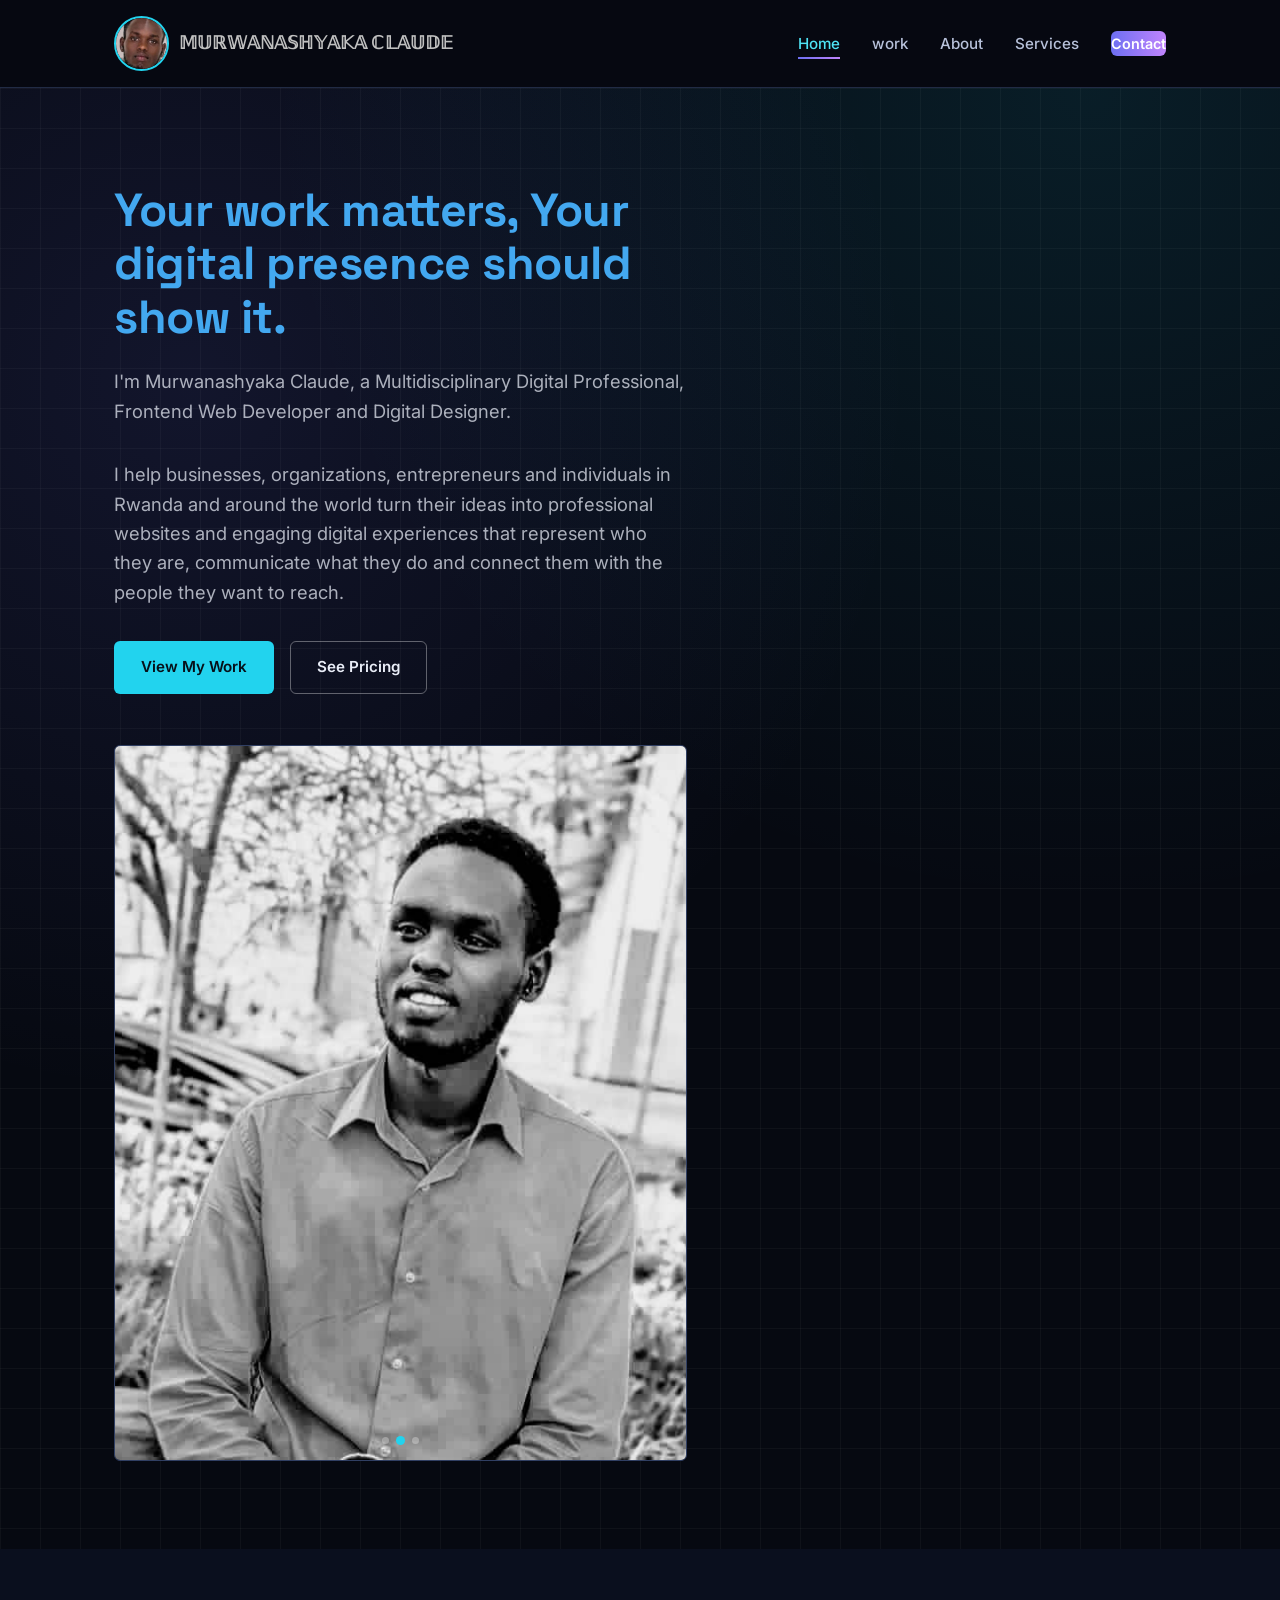
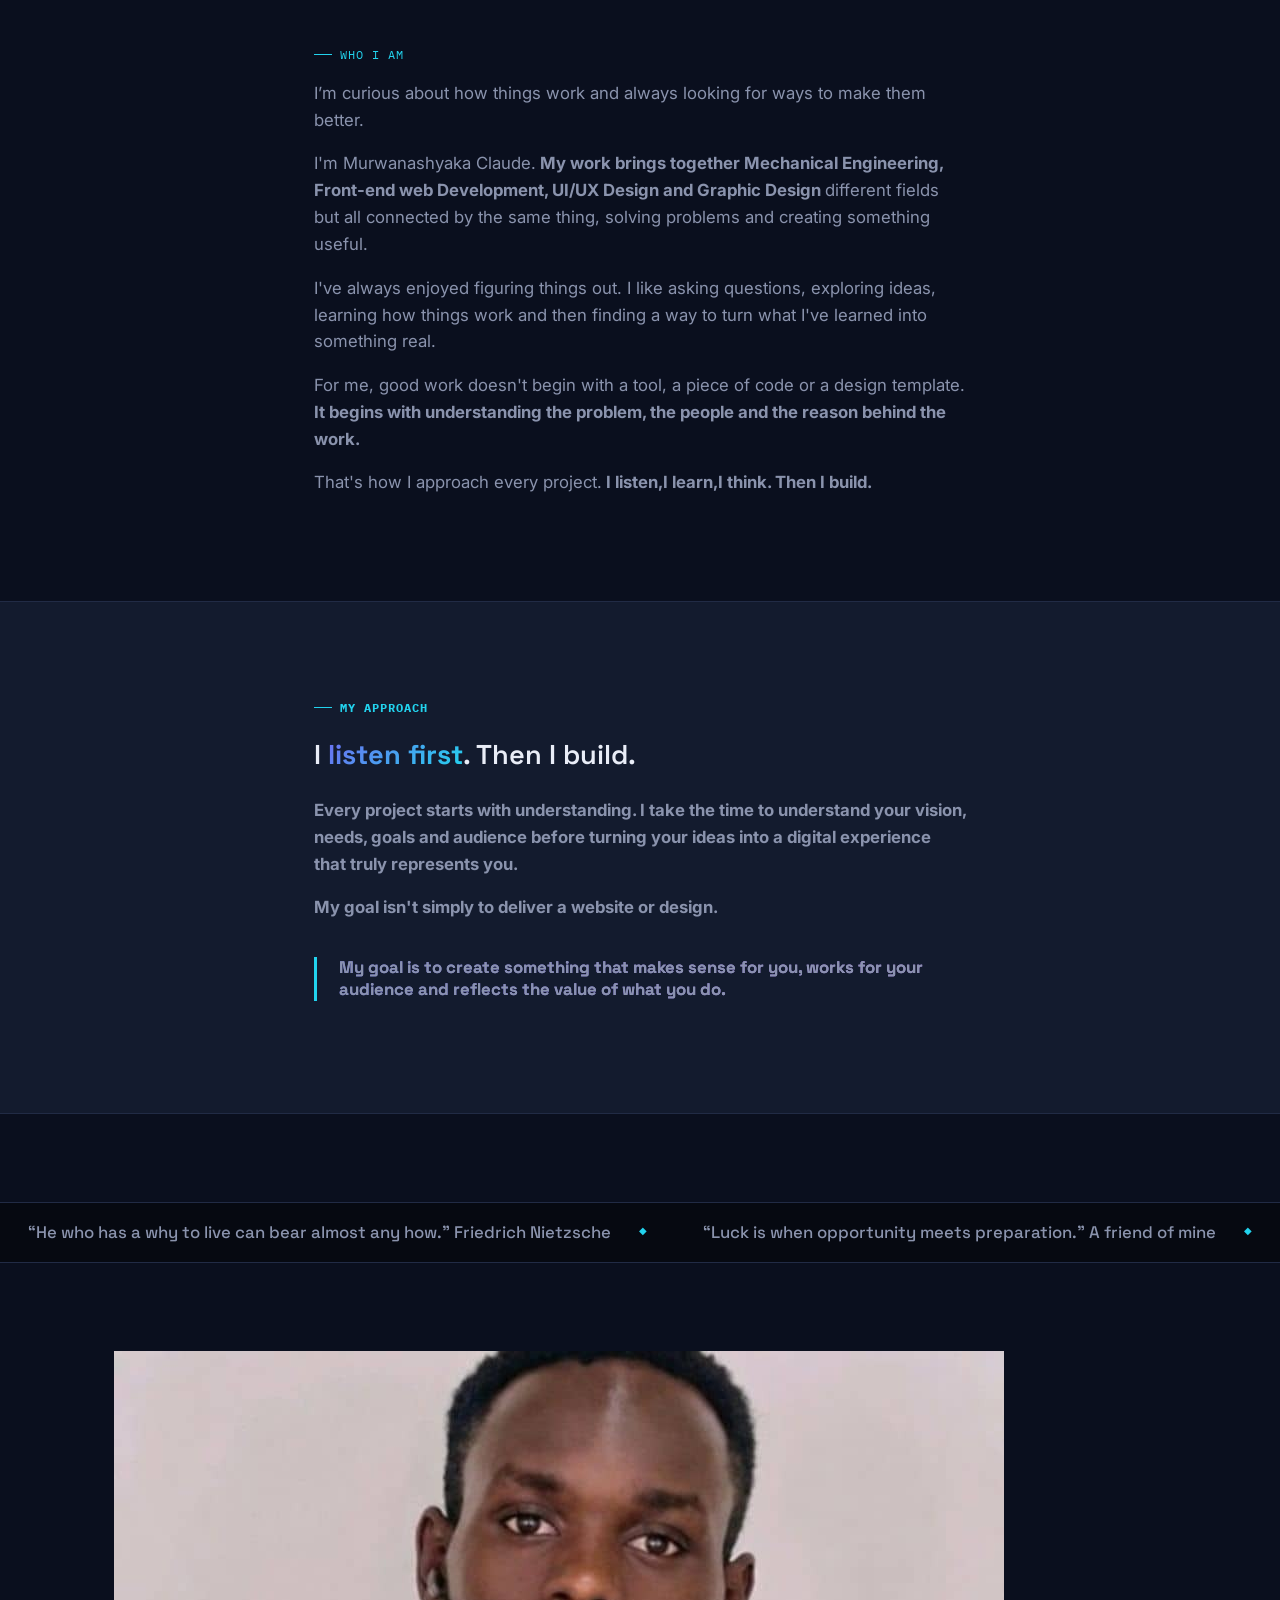
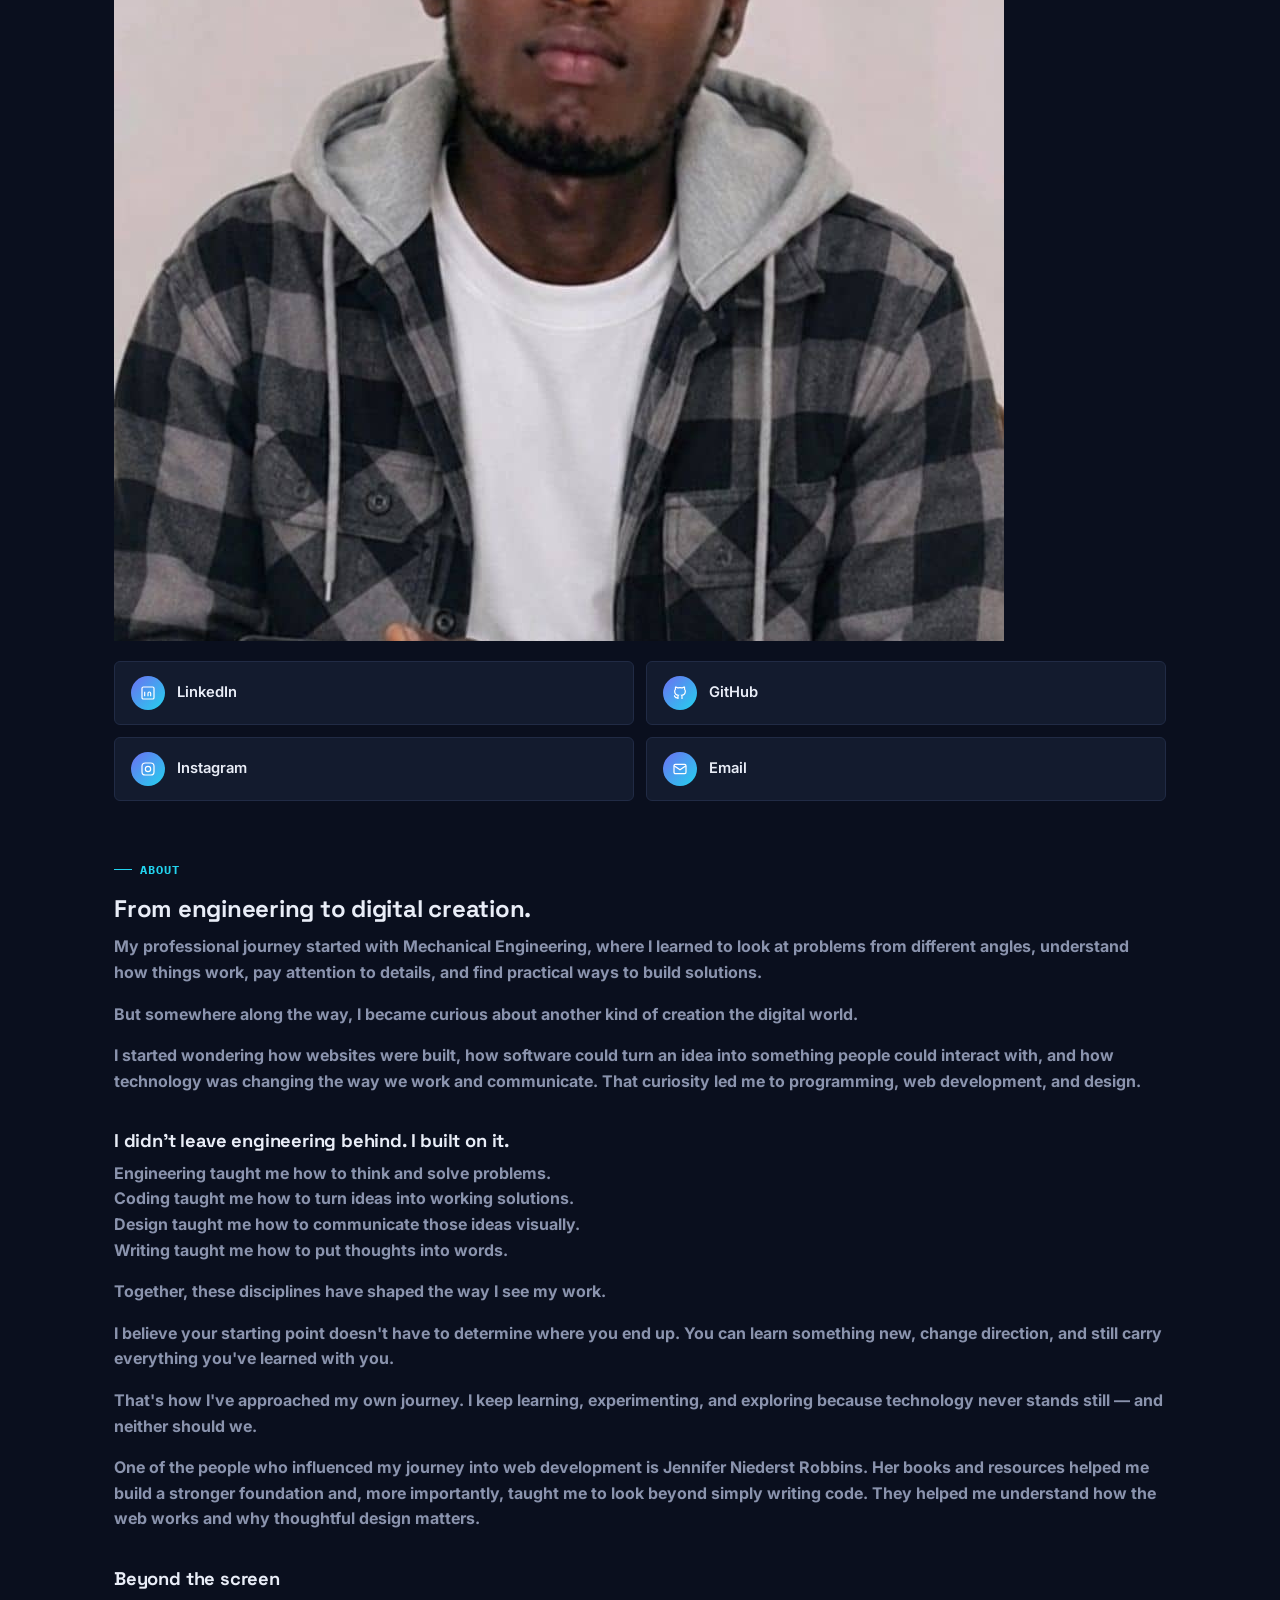
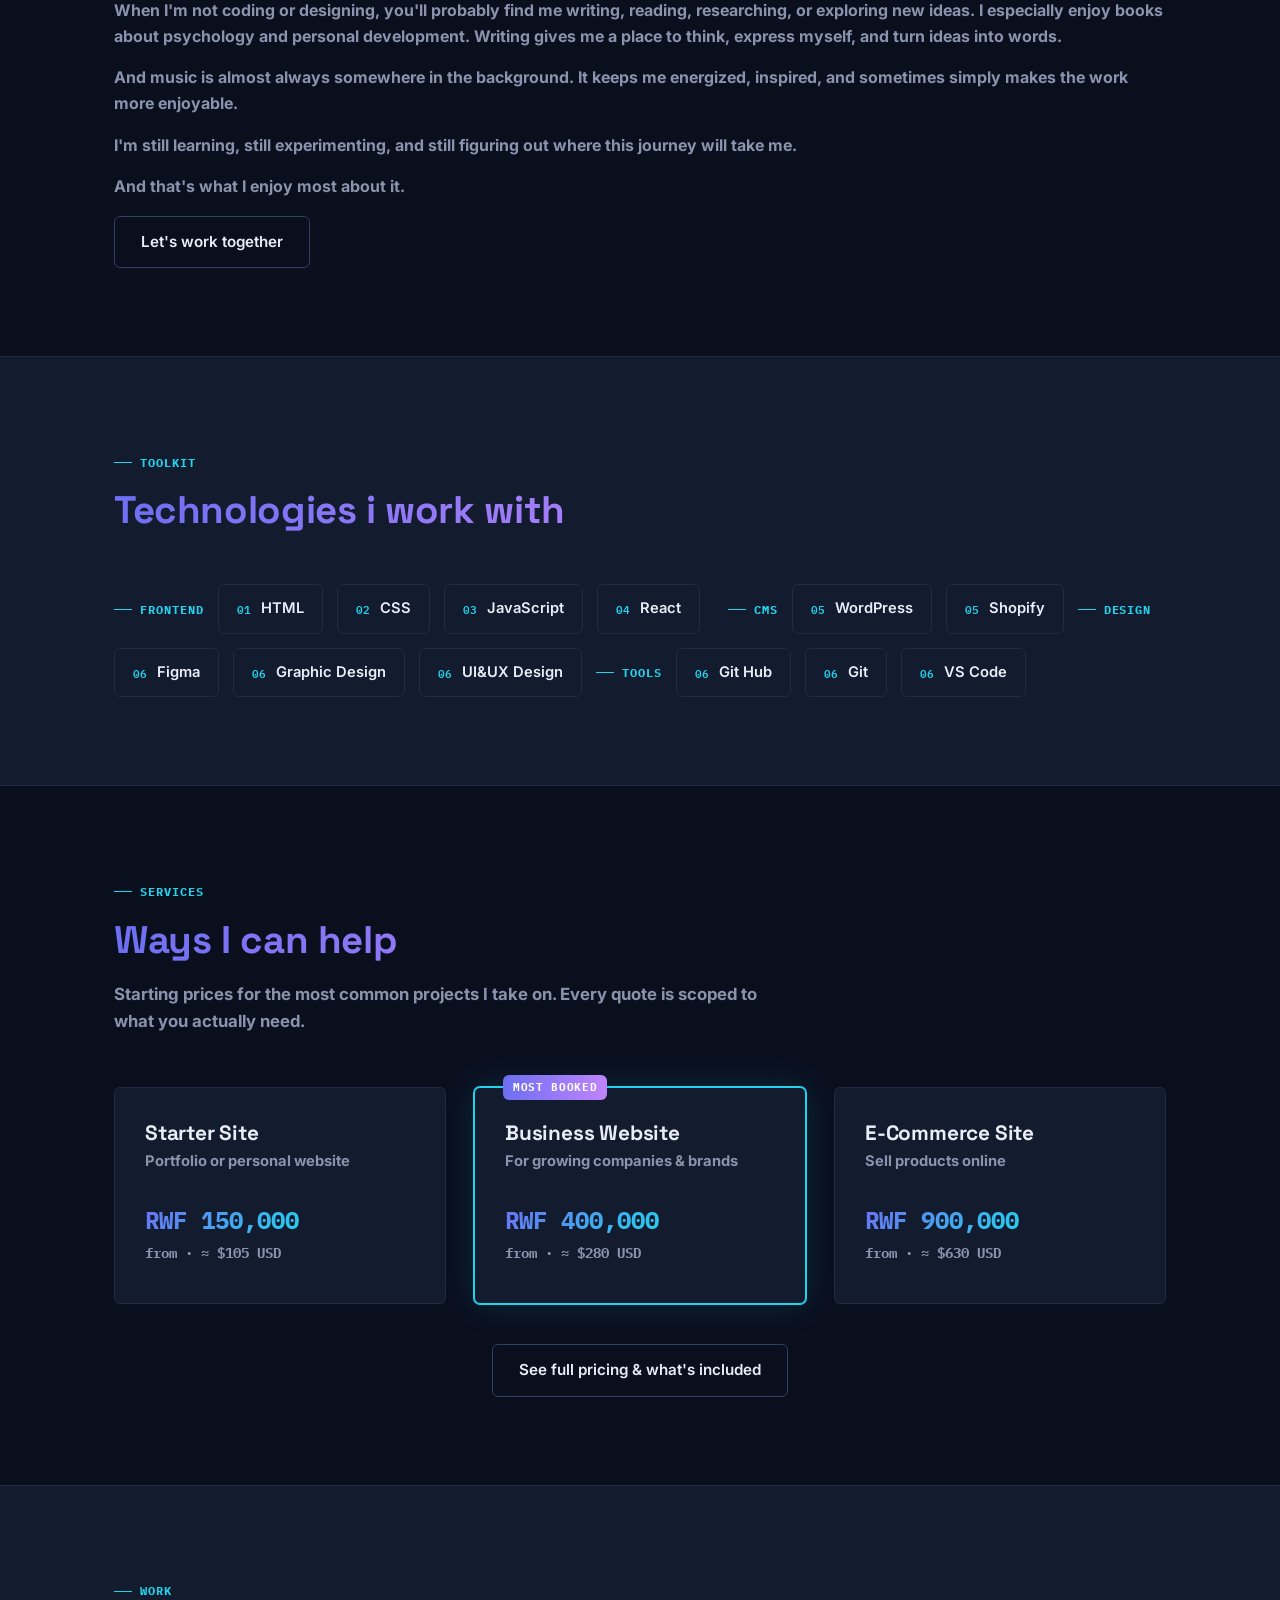
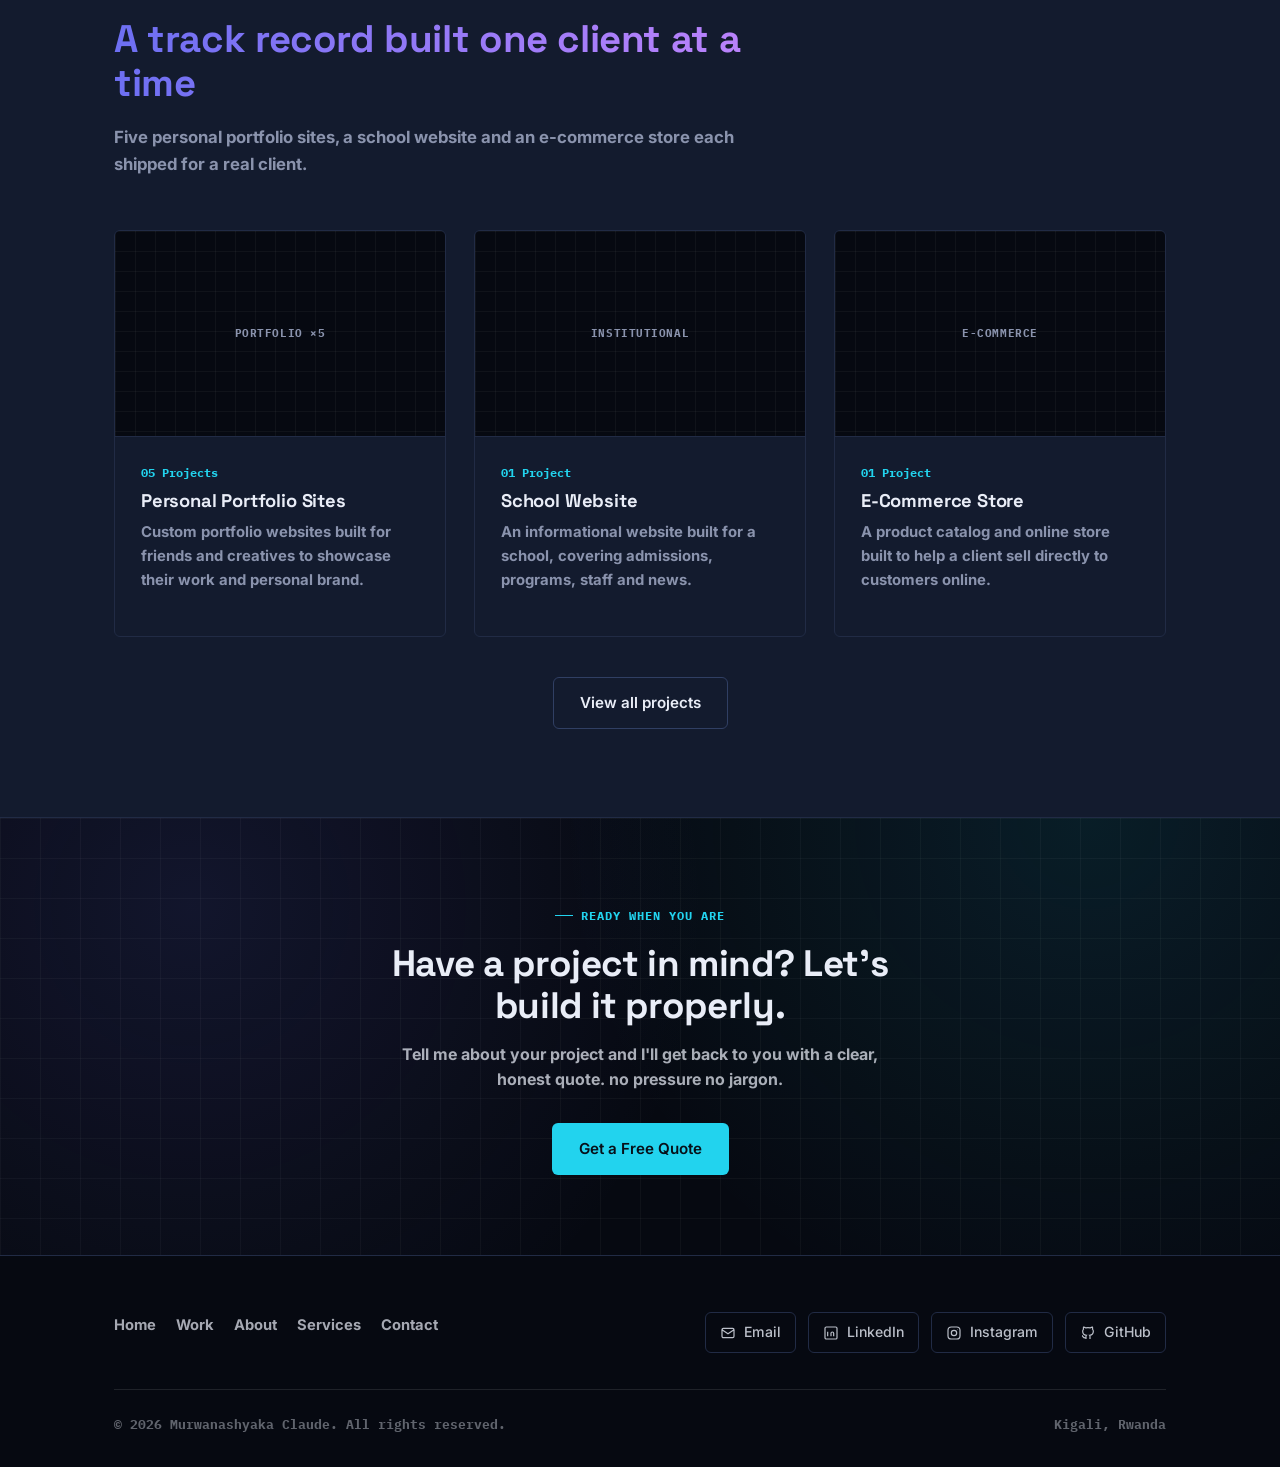
==== commit 7692c658: "Fix color typo in accent text span" ====
--- a/index.html
+++ b/index.html
@@ -189,10 +189,10 @@
         <br>
         <span class="tick-label"> About</span>
       <h2 style="margin-top:16px;">
-  <span class="accent-text" style="color: #8A93AD !important;">From engineering to digital creation.</span>
+  <span class="accent-text" style="color: sky brue!important;">From engineering to digital creation.</span>
 </h2>
        
-
+<div style="color: #8A93AD !important;">
        <p>My professional journey started with <strong class="accent-text">Mechanical Engineering</strong>, where I learned to look at problems from different angles, understand how things work, pay attention to details, and find practical ways to build solutions.</p>
 
 <p>But somewhere along the way, I became curious about another kind of creation  <strong class="accent-text">the digital world.</strong></p>
@@ -223,6 +223,7 @@
 <p>I'm still learning, still experimenting, and still figuring out where this journey will take me.</p>
 
 <p><strong class="accent-text">And that's what I enjoy most about it.</strong></p>
+</div>
         
         <a href="contact.html" class="btn btn-outline-dark">Let's work together</a>
       </div>
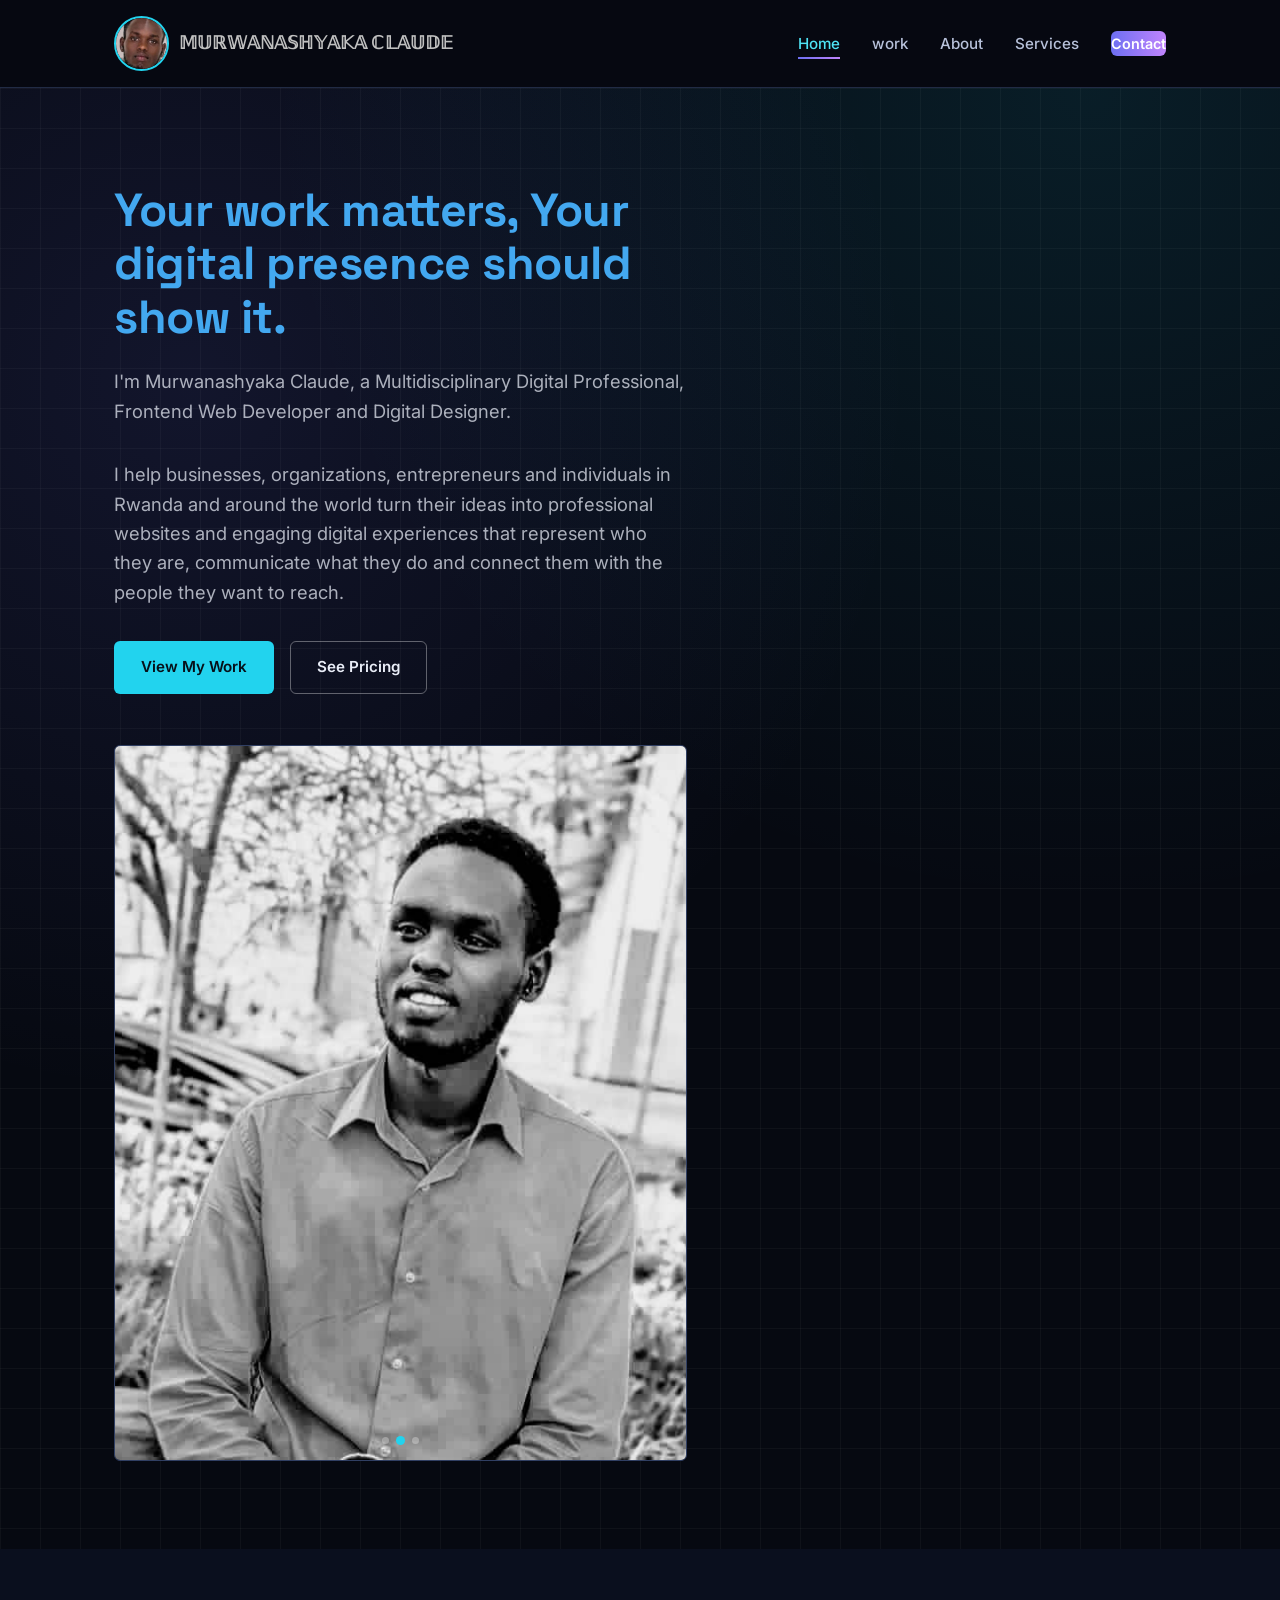
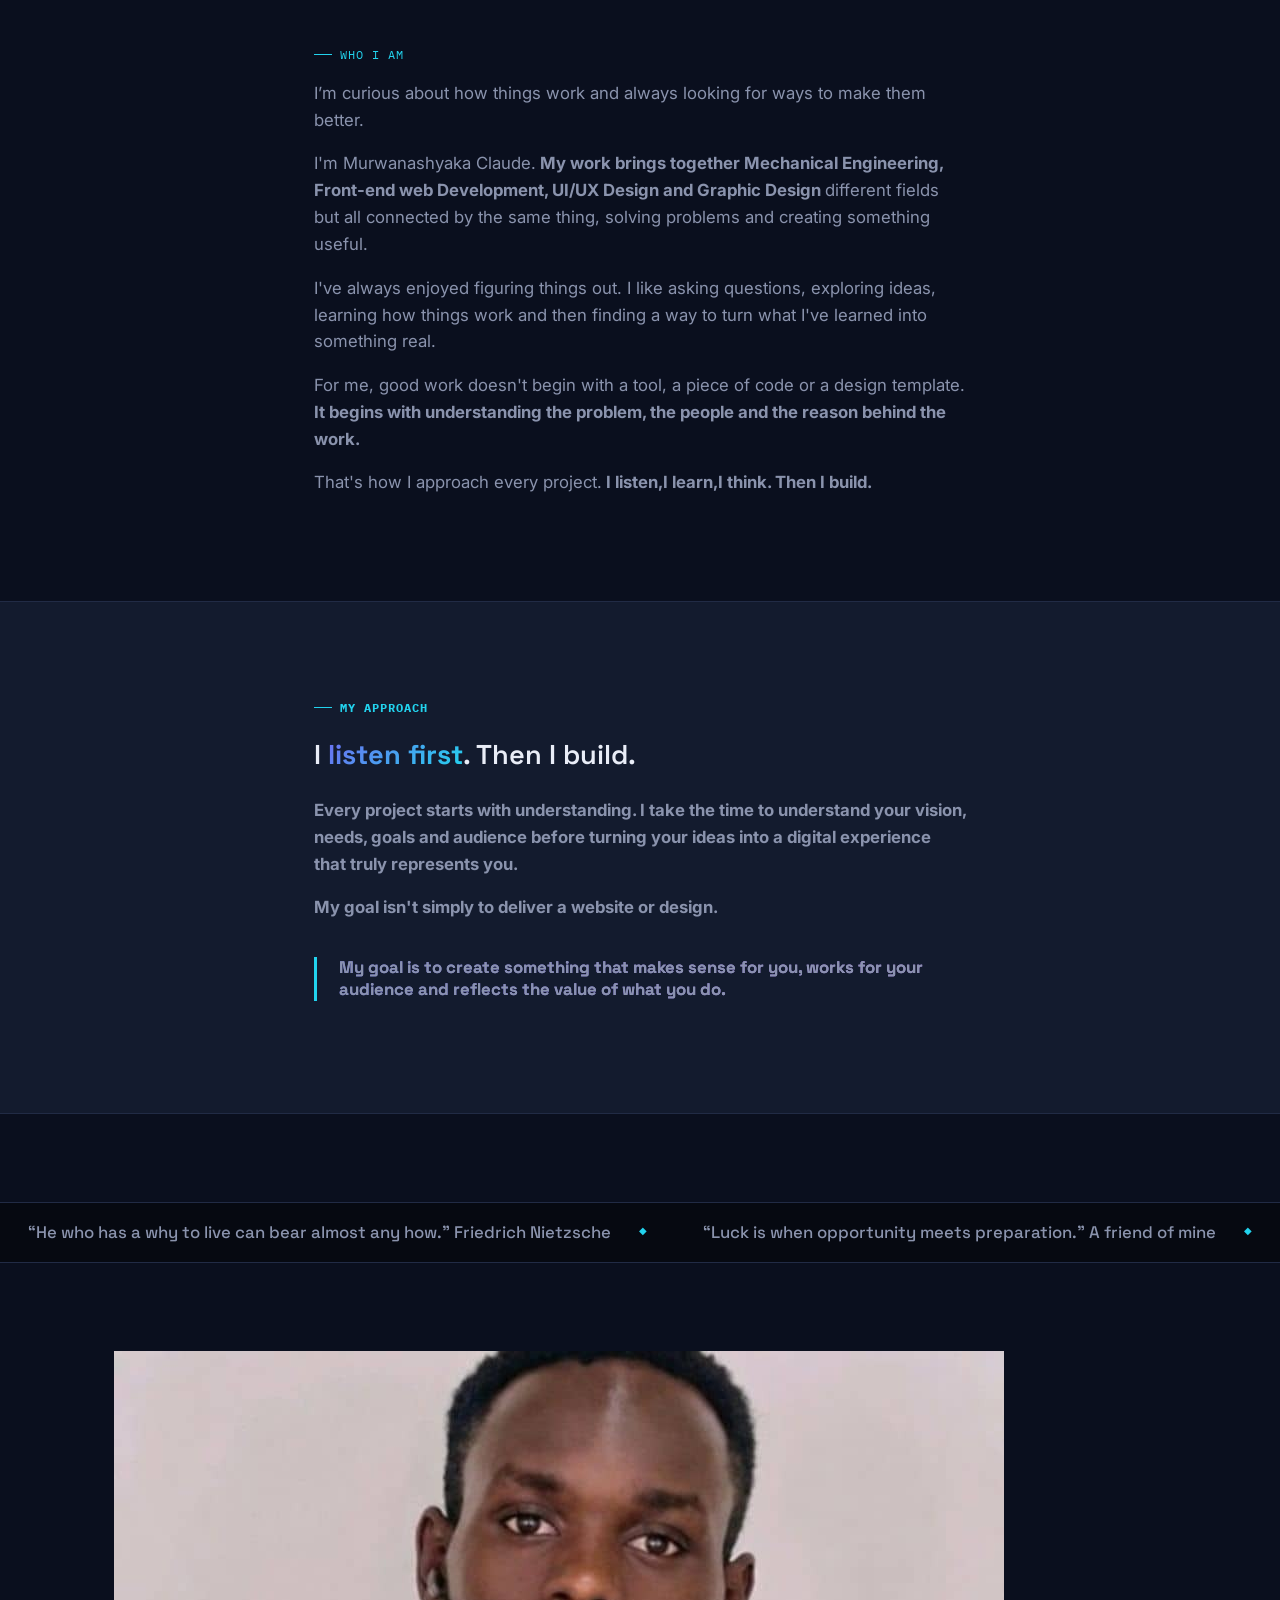
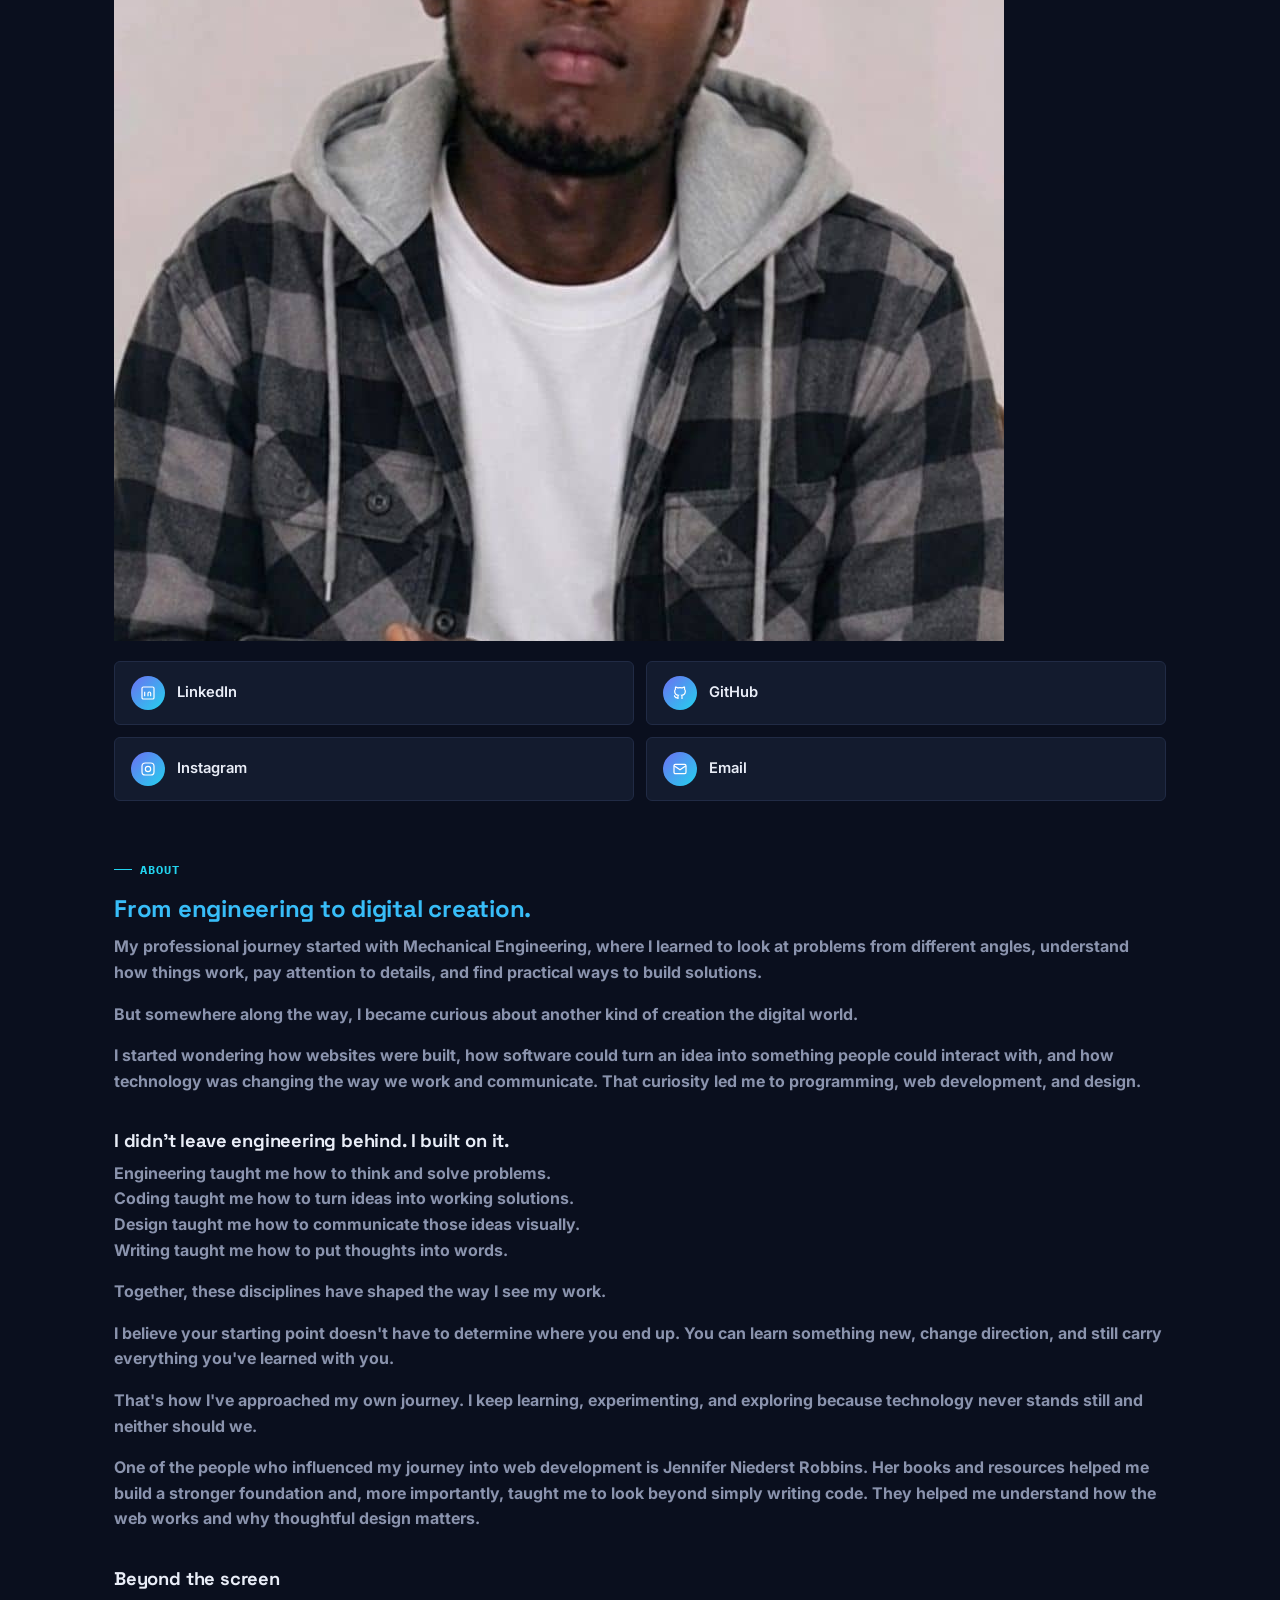
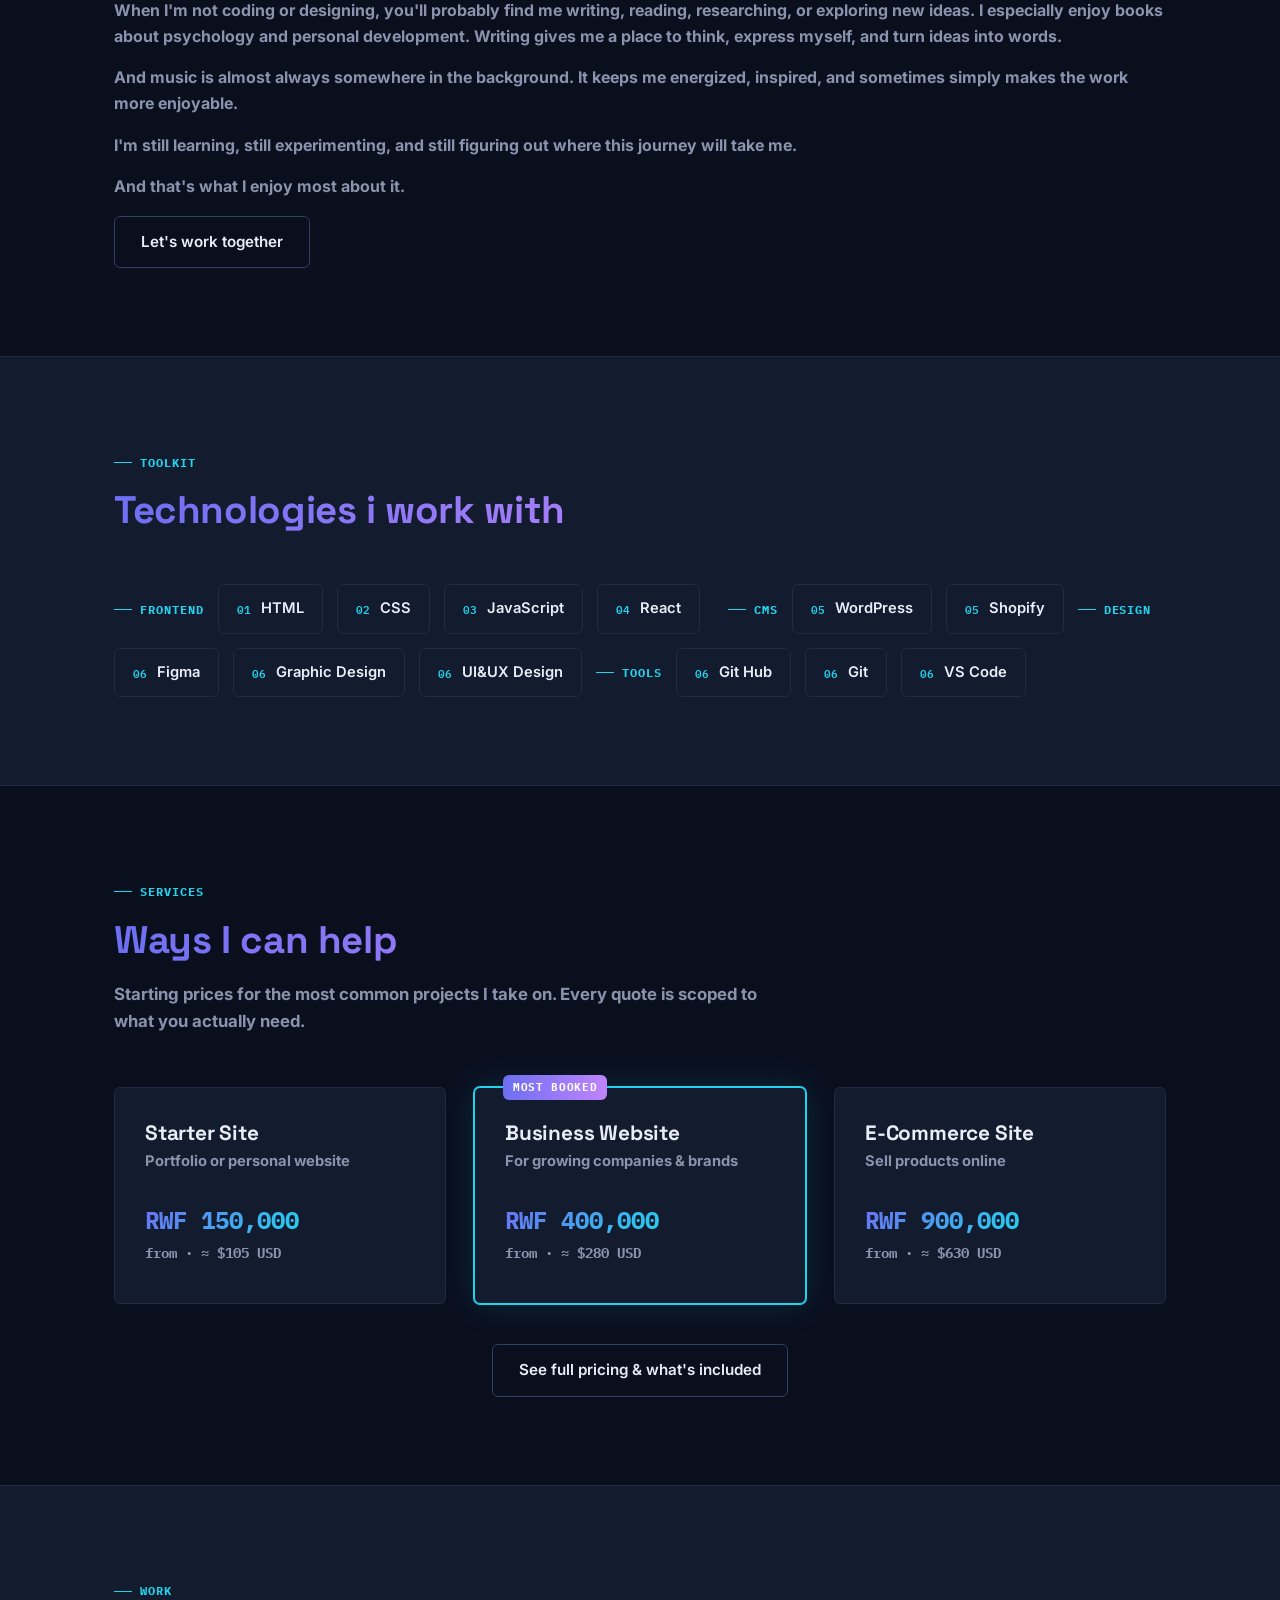
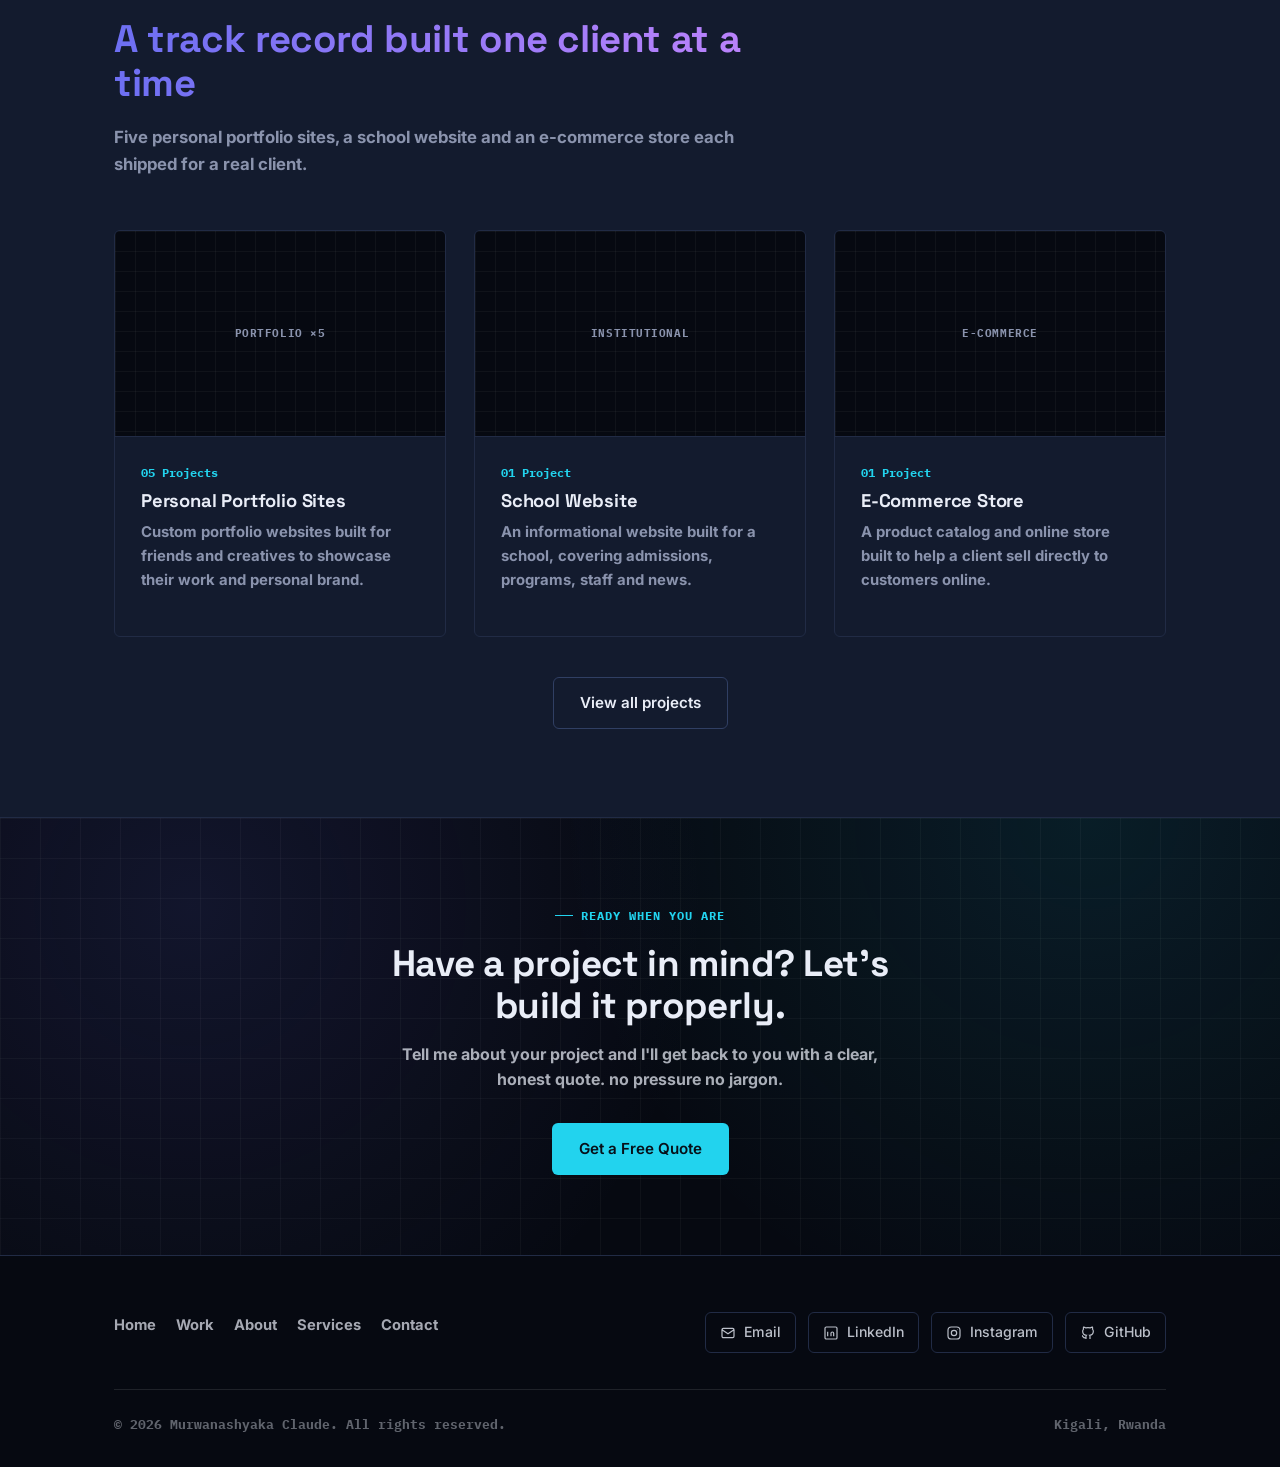
==== commit 00557b5c: "Fix accent text color and clean up HTML Updated accent text color and removed unnecessary 'important" ====
--- a/index.html
+++ b/index.html
@@ -189,7 +189,7 @@
         <br>
         <span class="tick-label"> About</span>
       <h2 style="margin-top:16px;">
-  <span class="accent-text" style="color: sky brue!important;">From engineering to digital creation.</span>
+  <span class="accent-text"style="color: #38BDF8 !important;">From engineering to digital creation.</span>
 </h2>
        
 <div style="color: #8A93AD !important;">
@@ -210,7 +210,7 @@
 
 <p>I believe your starting point doesn't have to determine where you end up. <strong class="accent-text">You can learn something new, change direction, and still carry everything you've learned with you.</strong></p>
 
-<p>That's how I've approached my own journey. I keep learning, experimenting, and exploring because <strong>technology never stands still — and neither should we.</strong></p>
+<p>That's how I've approached my own journey. I keep learning, experimenting, and exploring because <strong>technology never stands still and neither should we.</strong></p>
 
 <p>One of the people who influenced my journey into web development is <strong class="accent-text">Jennifer Niederst Robbins</strong>. Her books and resources helped me build a stronger foundation and, more importantly, taught me to look beyond simply writing code. They helped me understand how the web works and why thoughtful design matters.</p>
 
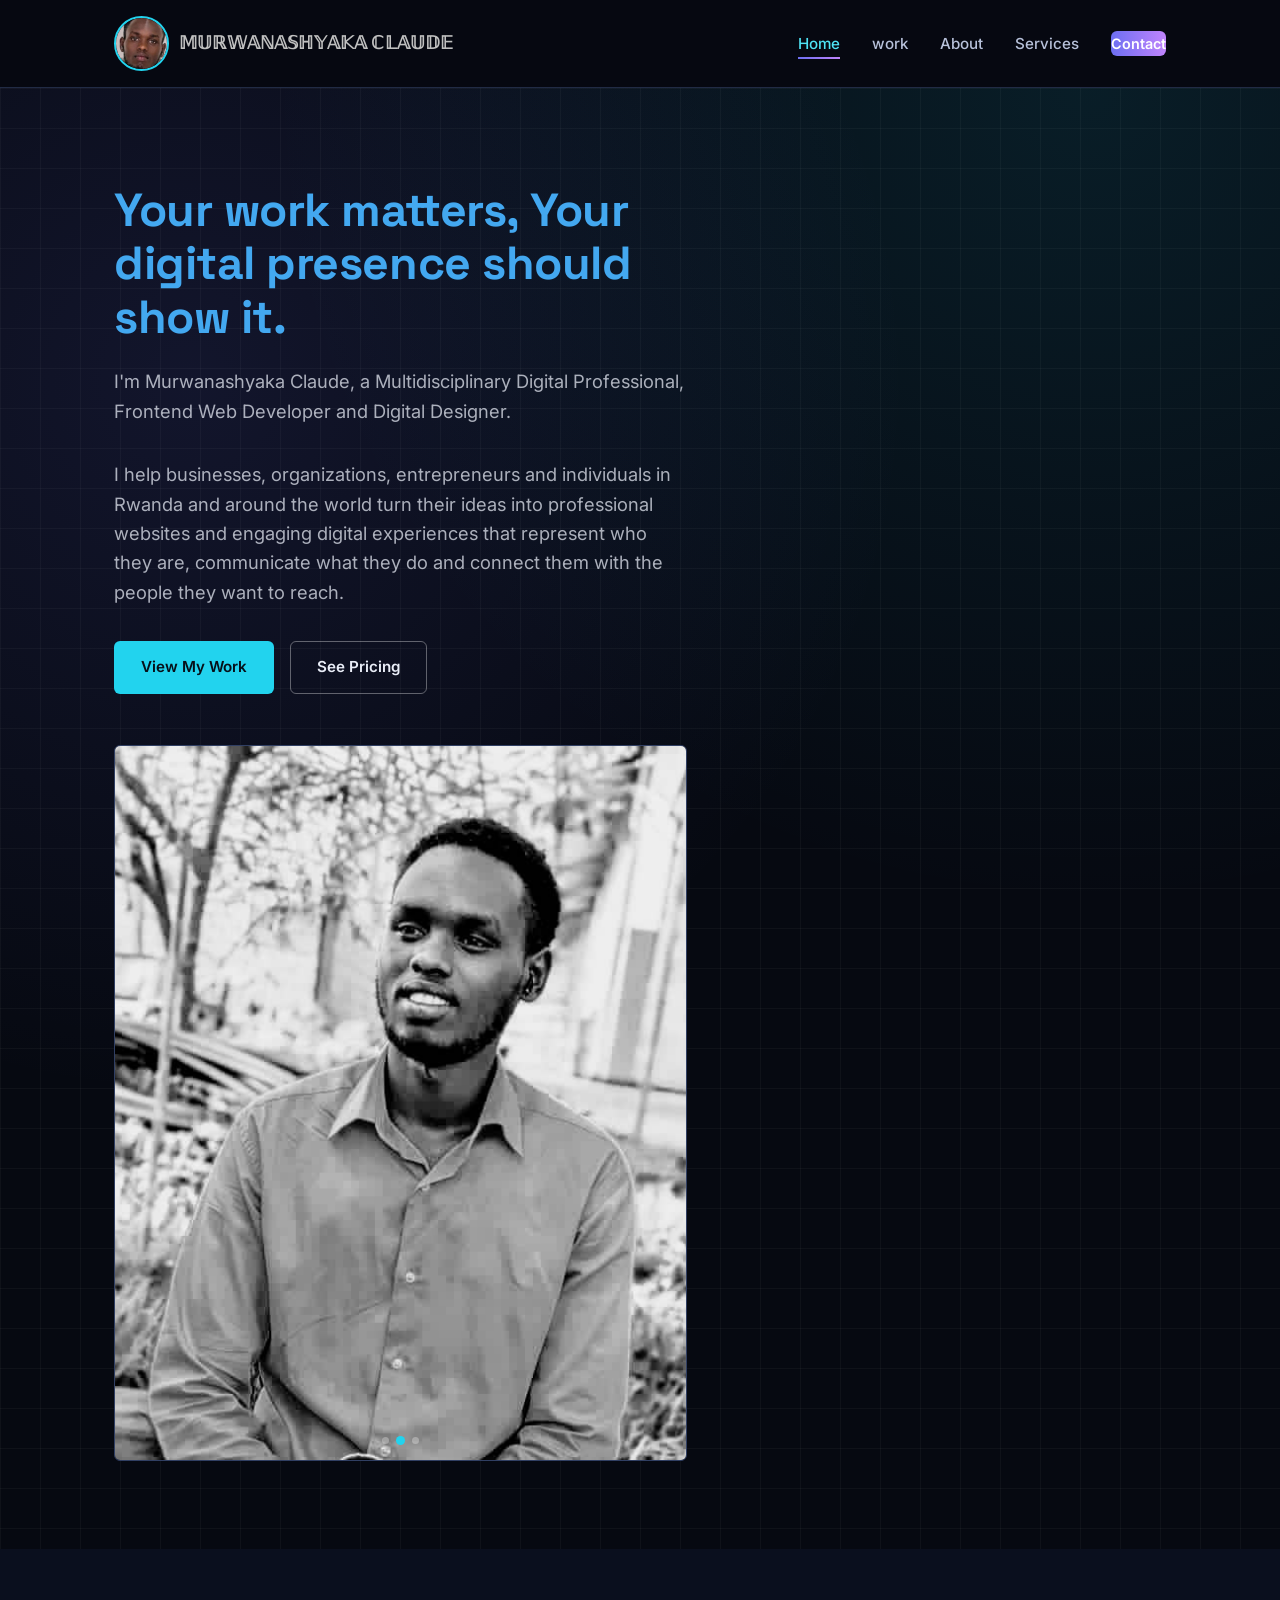
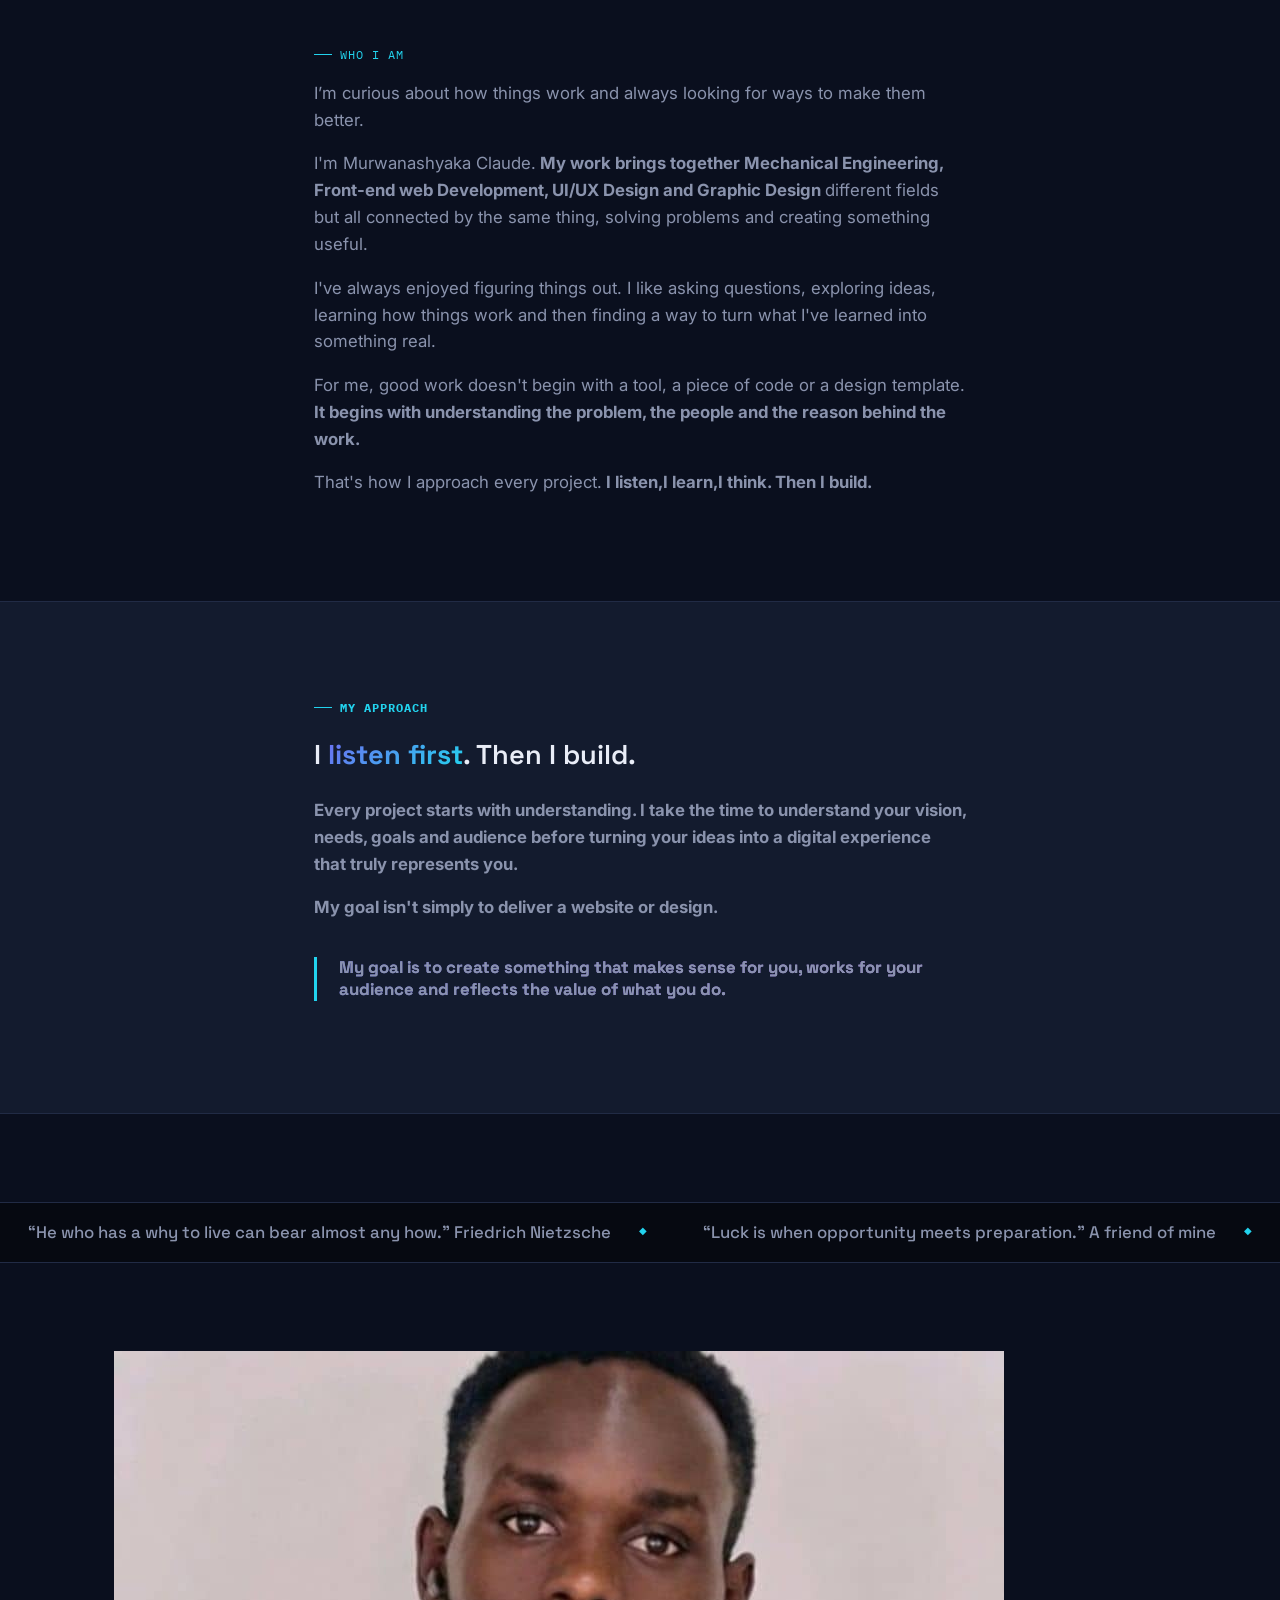
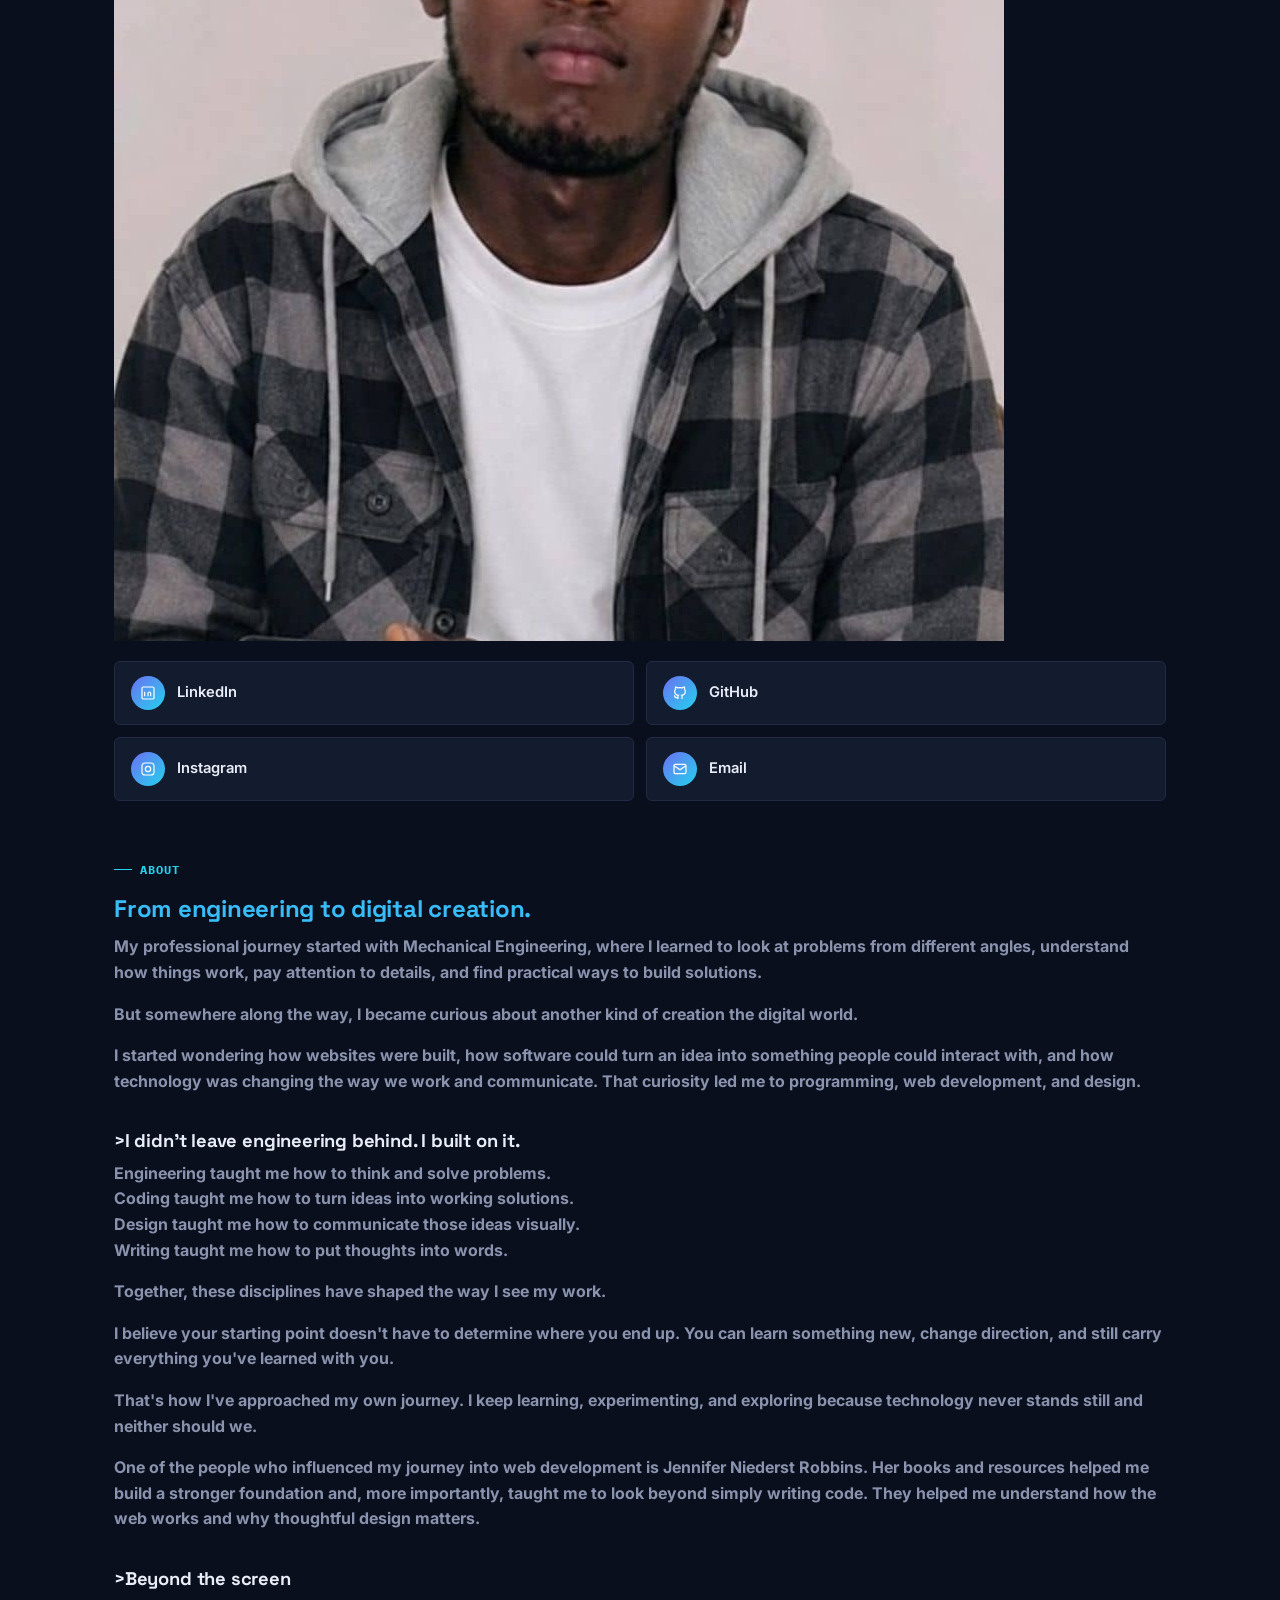
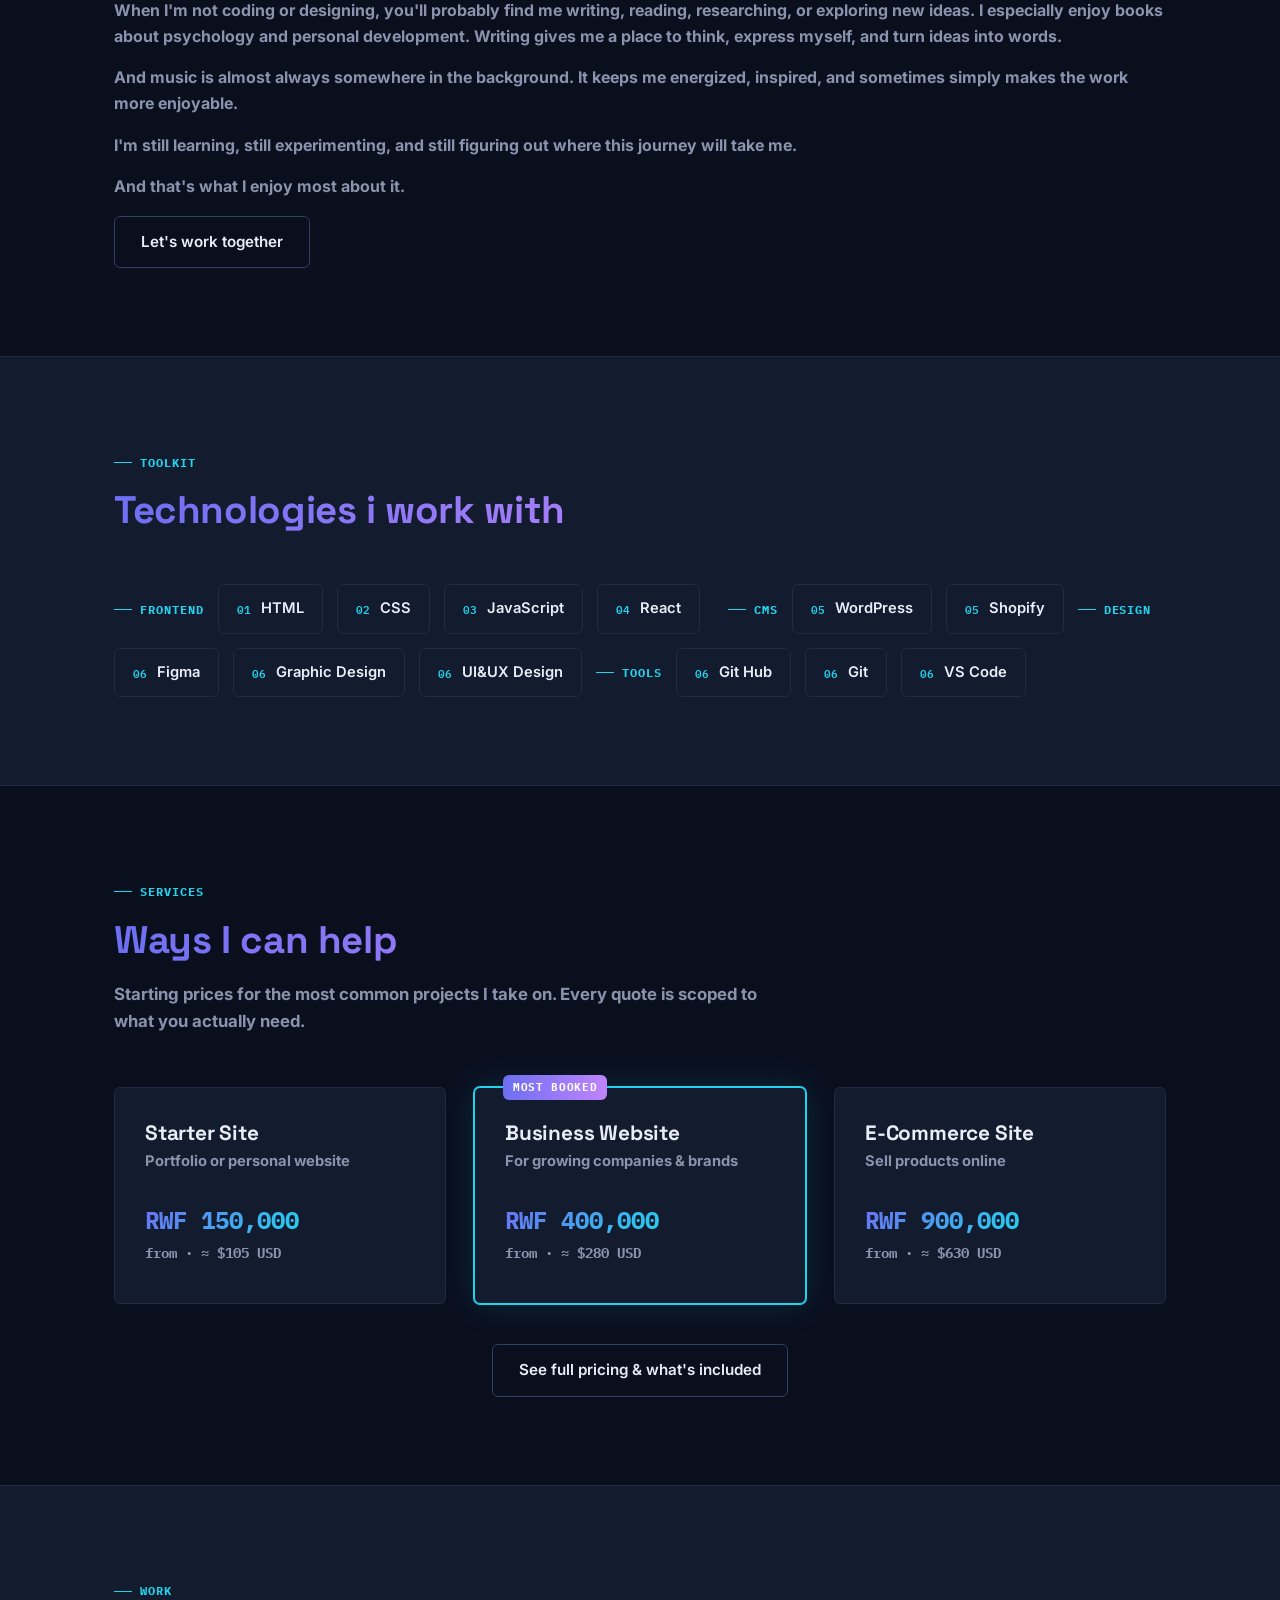
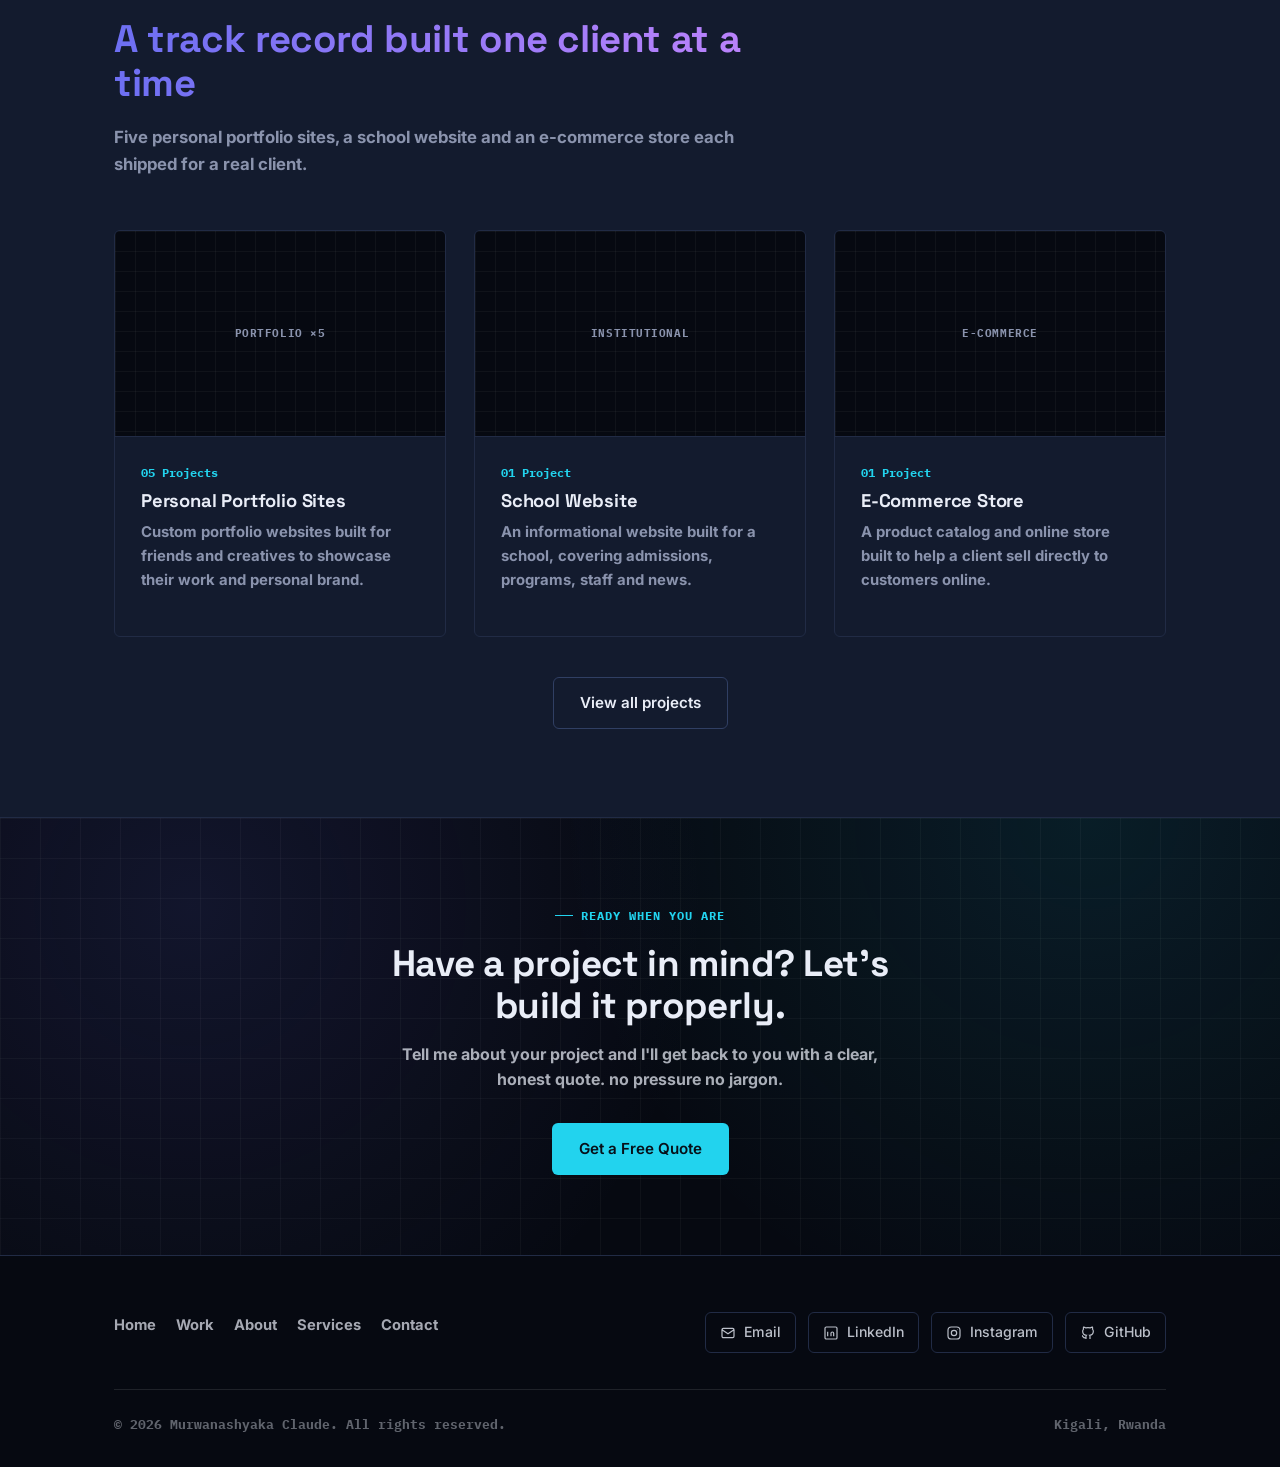
==== commit 92ffde1c: "Update headings to include color styling" ====
--- a/index.html
+++ b/index.html
@@ -199,7 +199,7 @@
 
 <p>I started wondering how websites were built, how software could turn an idea into something people could interact with, and how technology was changing the way we work and communicate. That curiosity led me to programming, web development, and design.</p>
 
-<h3 style="font-size:1.15rem; margin-top:36px;">I didn't leave engineering behind. <span class="accent-text">I built on it.</span></h3>
+<h3 style="font-size:1.15rem; margin-top:36px;" style="color: #38BDF8 !important;">>I didn't leave engineering behind. <span class="accent-text">I built on it.</span></h3>
 
 <p>Engineering taught me how to <strong>think and solve problems.</strong><br>
 Coding taught me how to <strong>turn ideas into working solutions.</strong><br>
@@ -214,7 +214,7 @@
 
 <p>One of the people who influenced my journey into web development is <strong class="accent-text">Jennifer Niederst Robbins</strong>. Her books and resources helped me build a stronger foundation and, more importantly, taught me to look beyond simply writing code. They helped me understand how the web works and why thoughtful design matters.</p>
 
-<h3 style="font-size:1.15rem; margin-top:36px;">Beyond the screen</h3>
+<h3 style="font-size:1.15rem; margin-top:36px;" style="color: #38BDF8 !important;">>Beyond the screen</h3>
 
 <p>When I'm not coding or designing, you'll probably find me <strong>writing, reading, researching, or exploring new ideas.</strong> I especially enjoy books about psychology and personal development. Writing gives me a place to think, express myself, and turn ideas into words.</p>
 
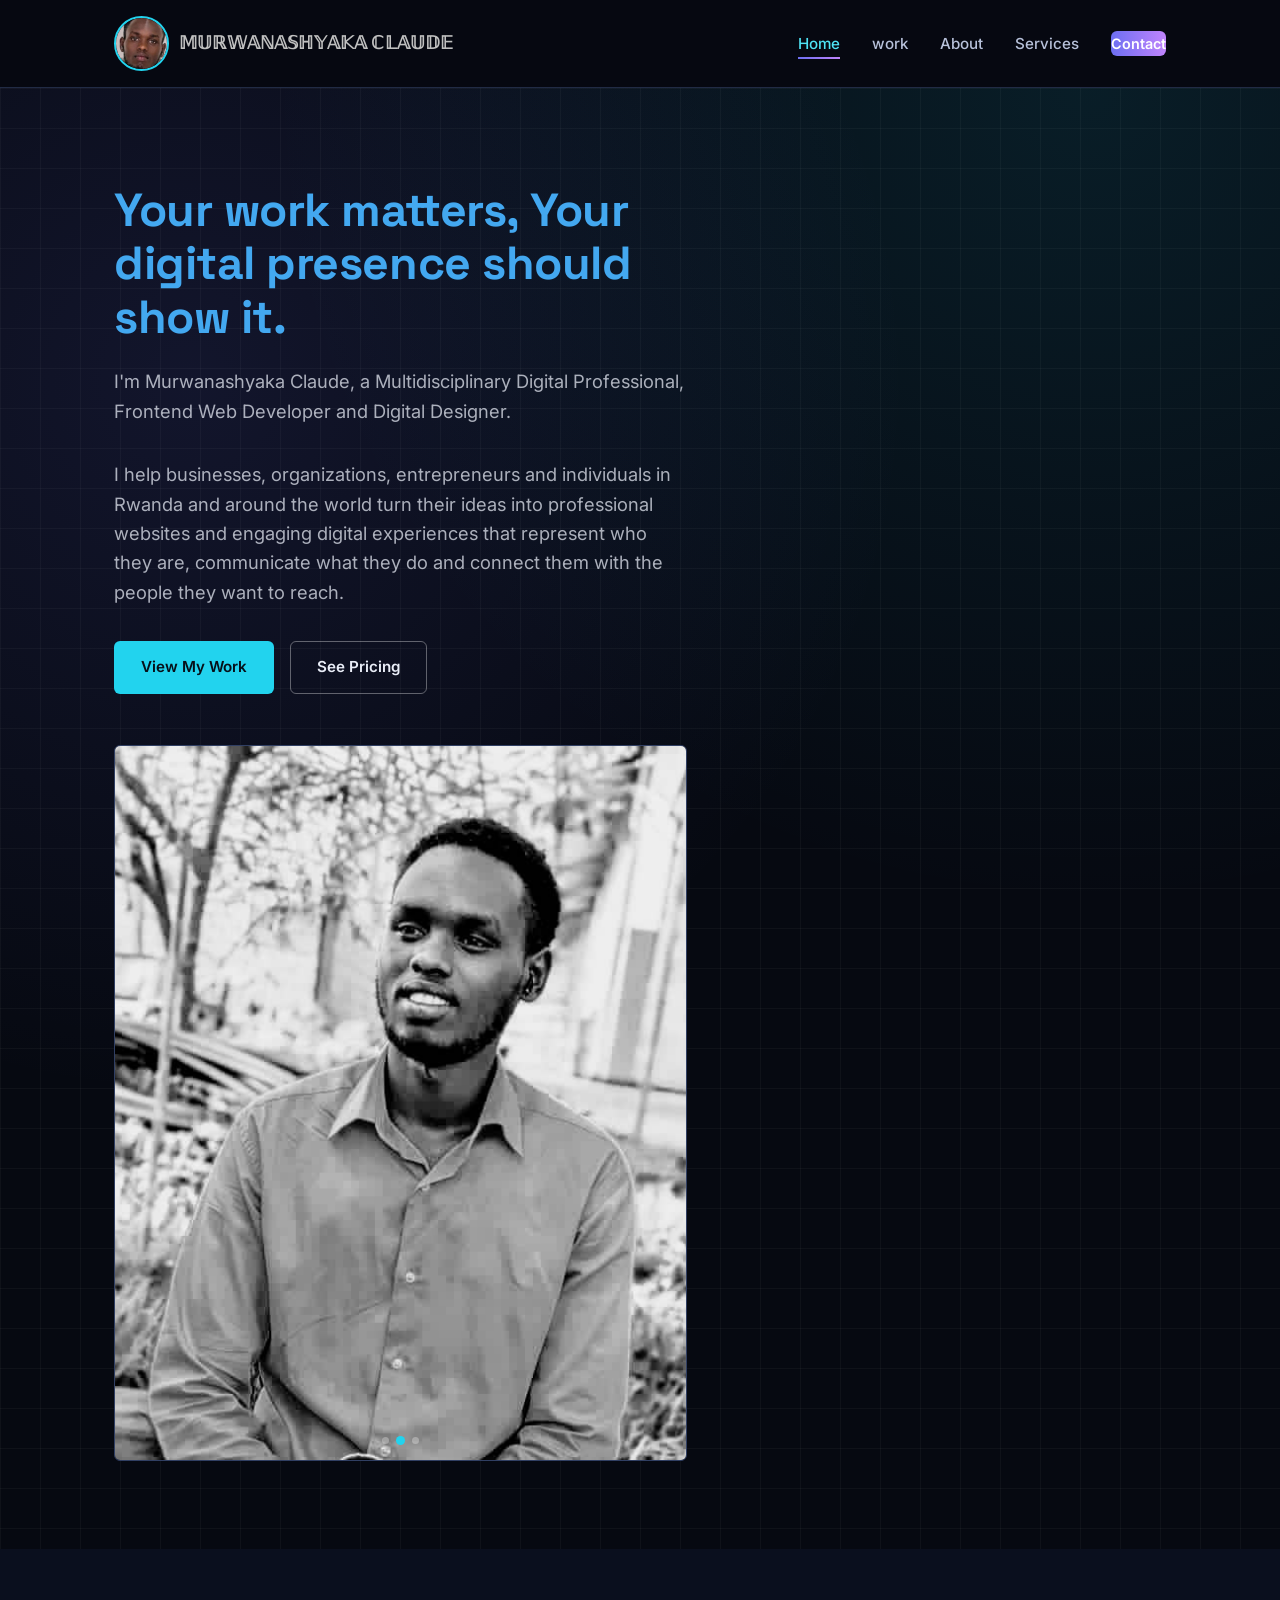
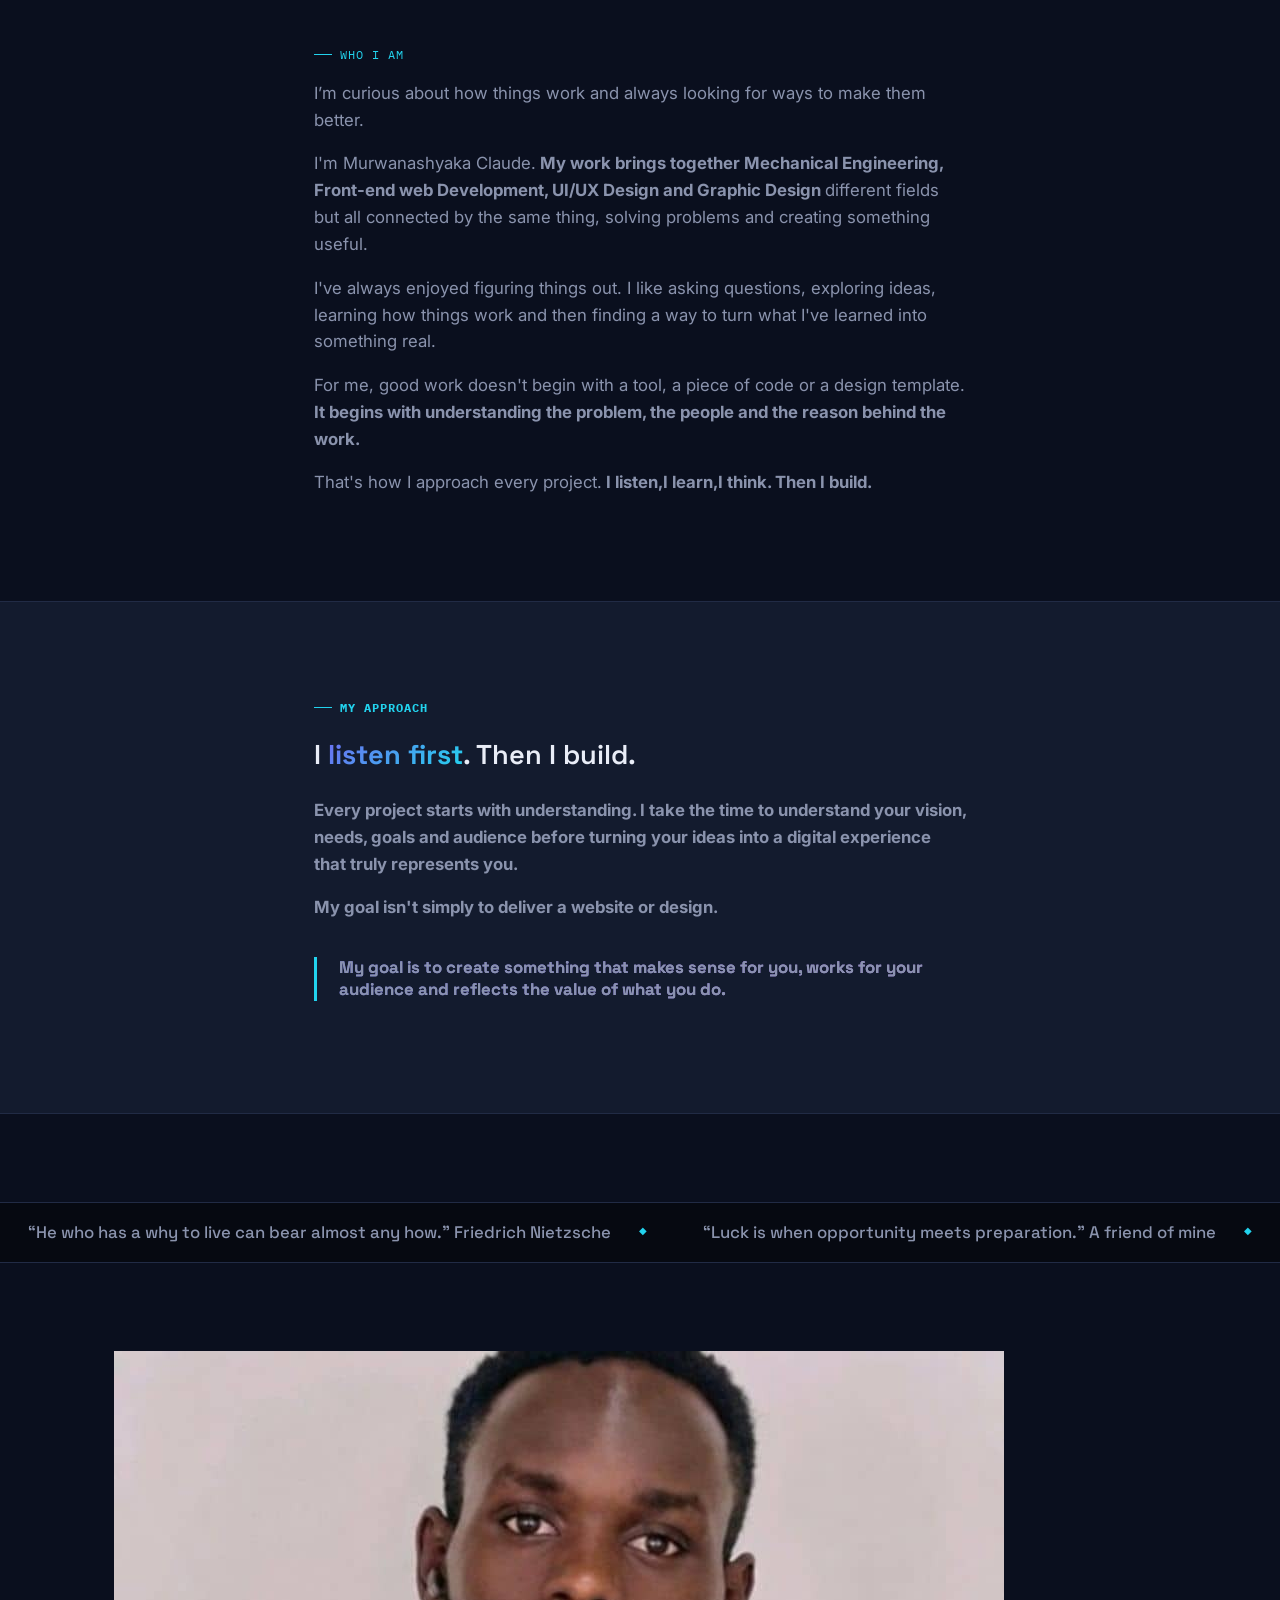
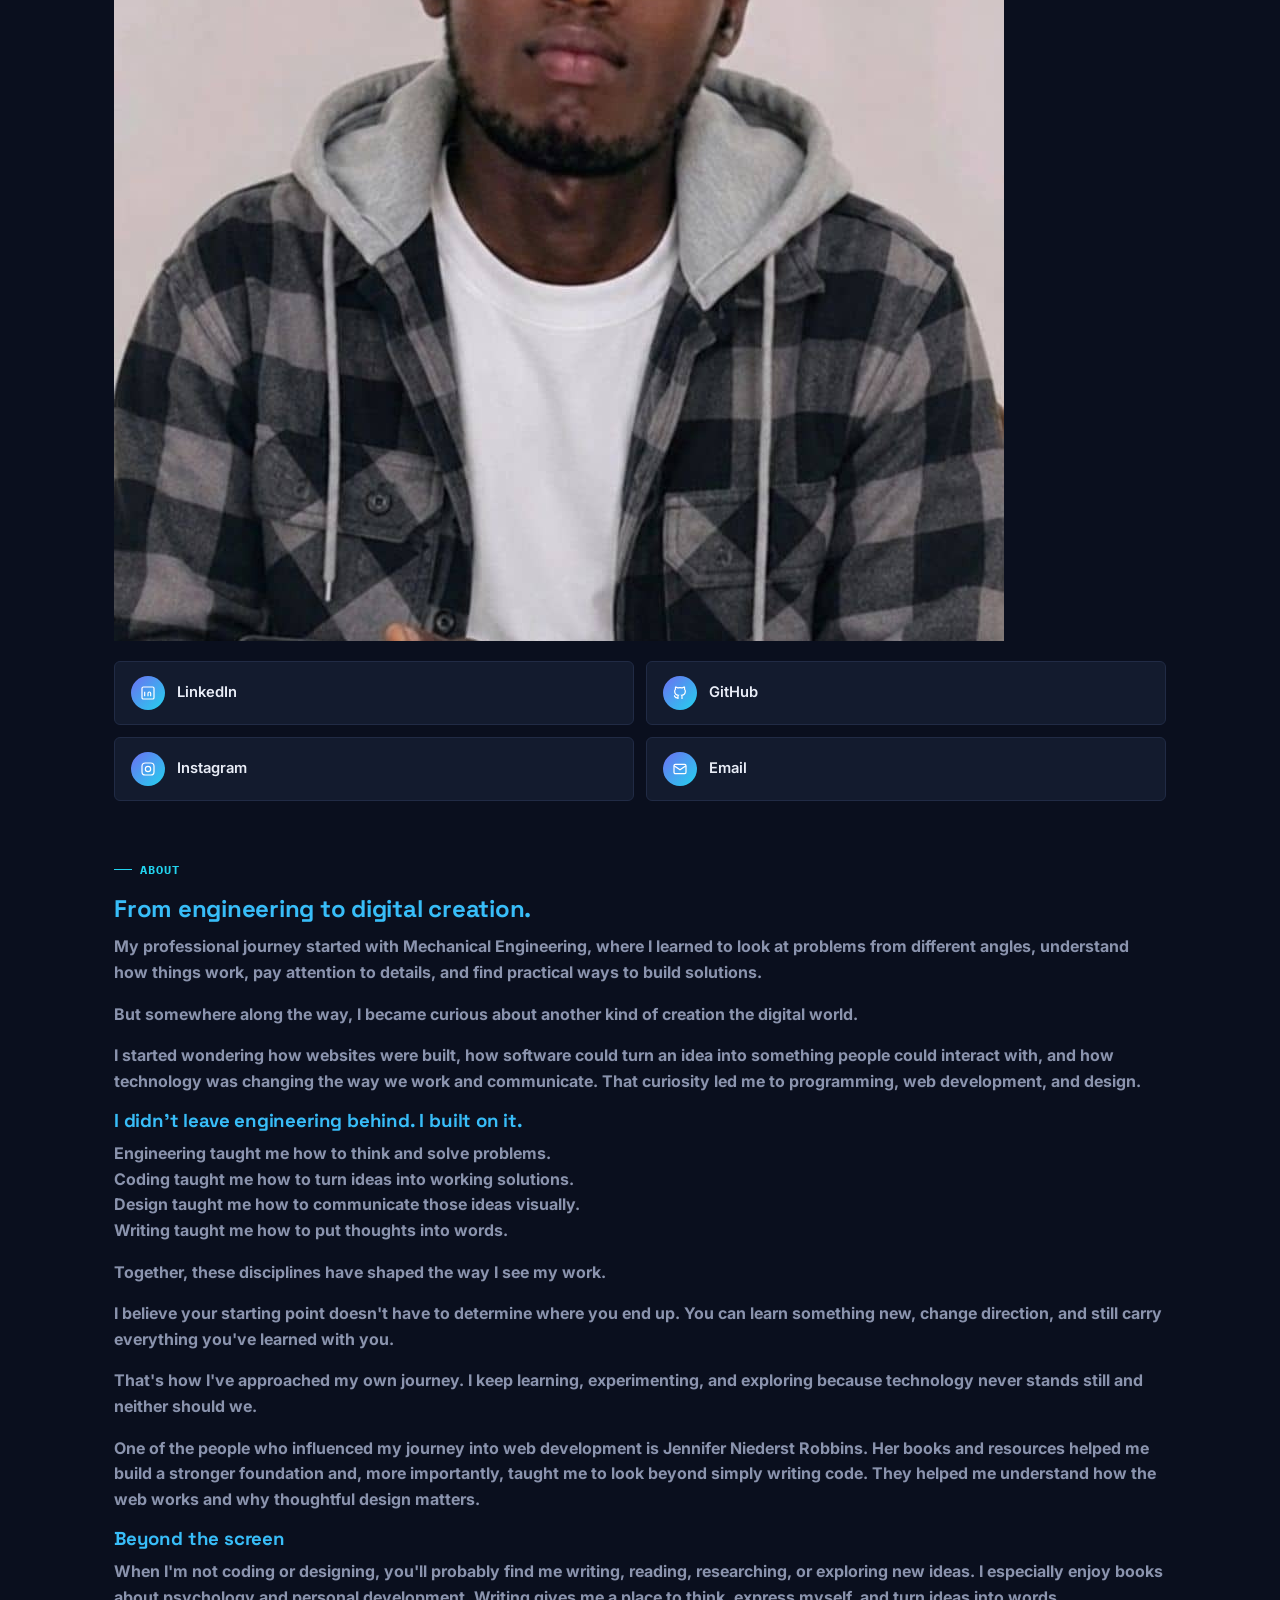
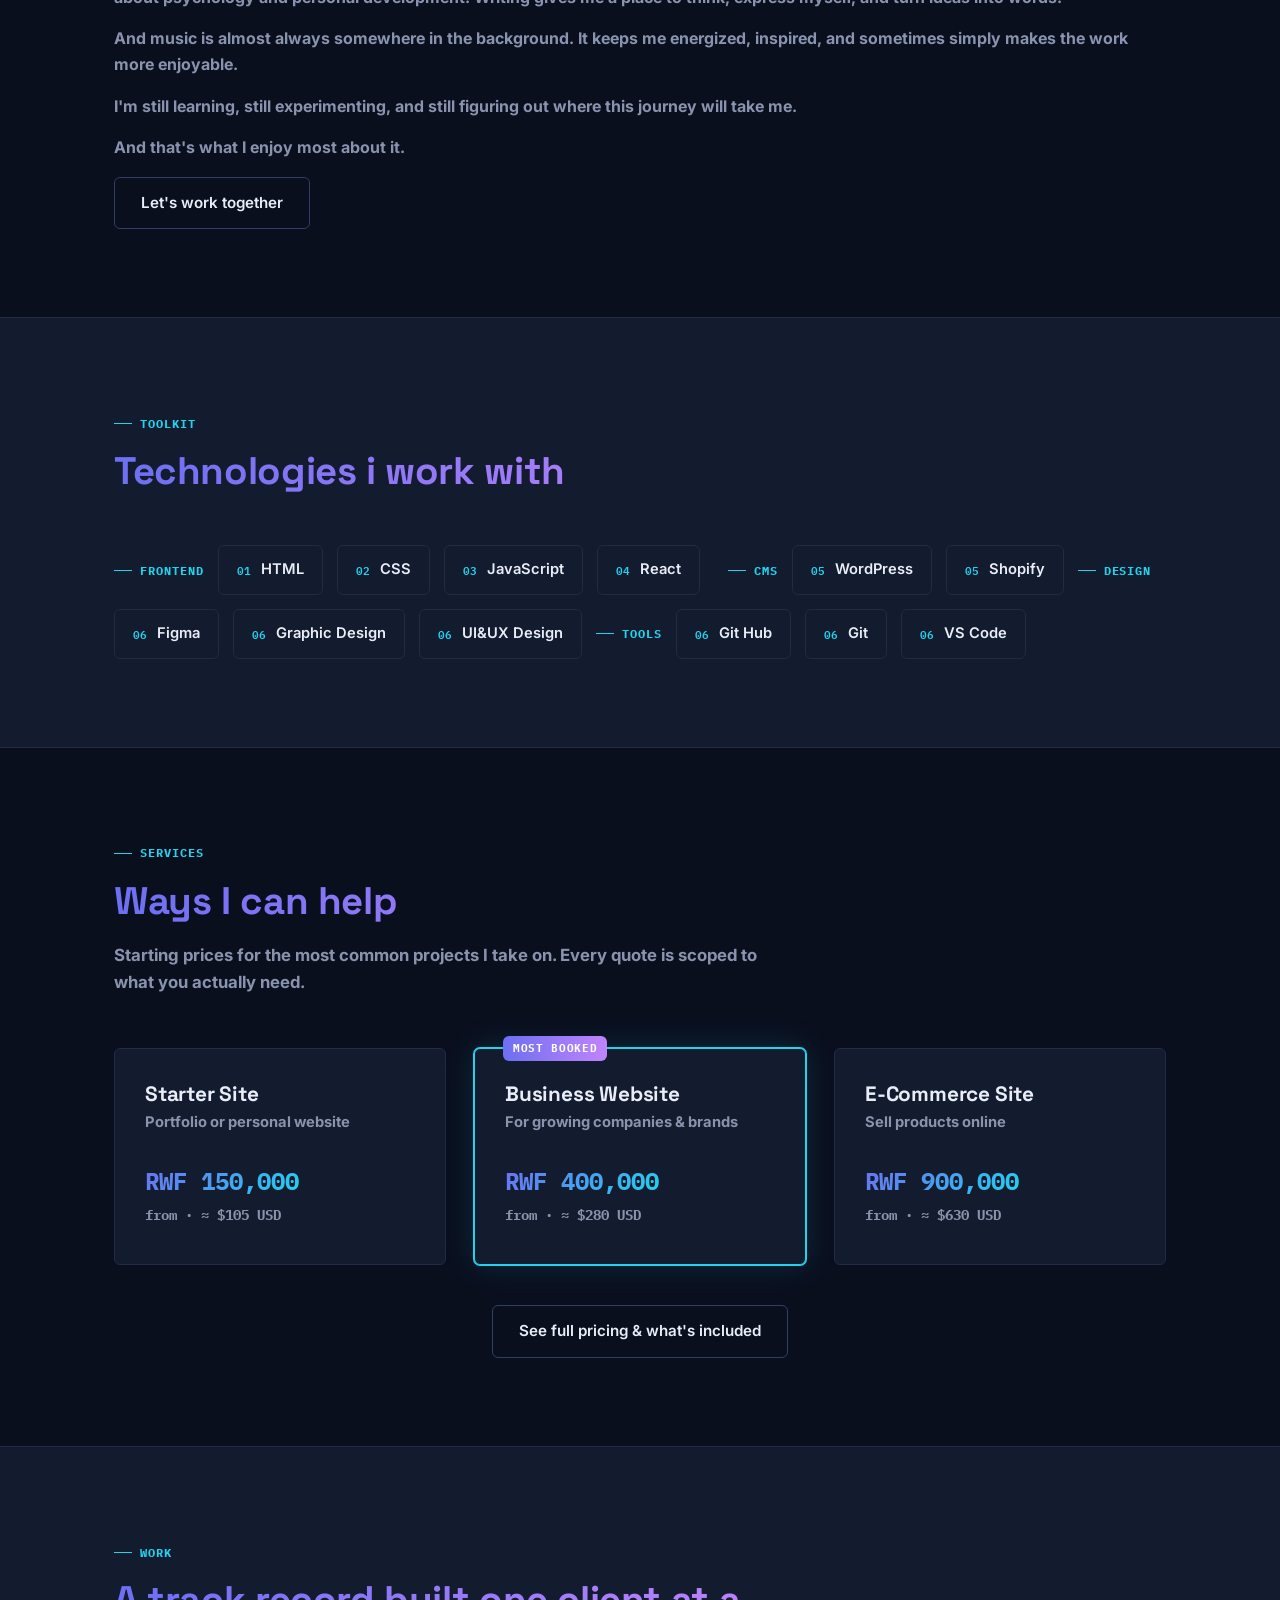
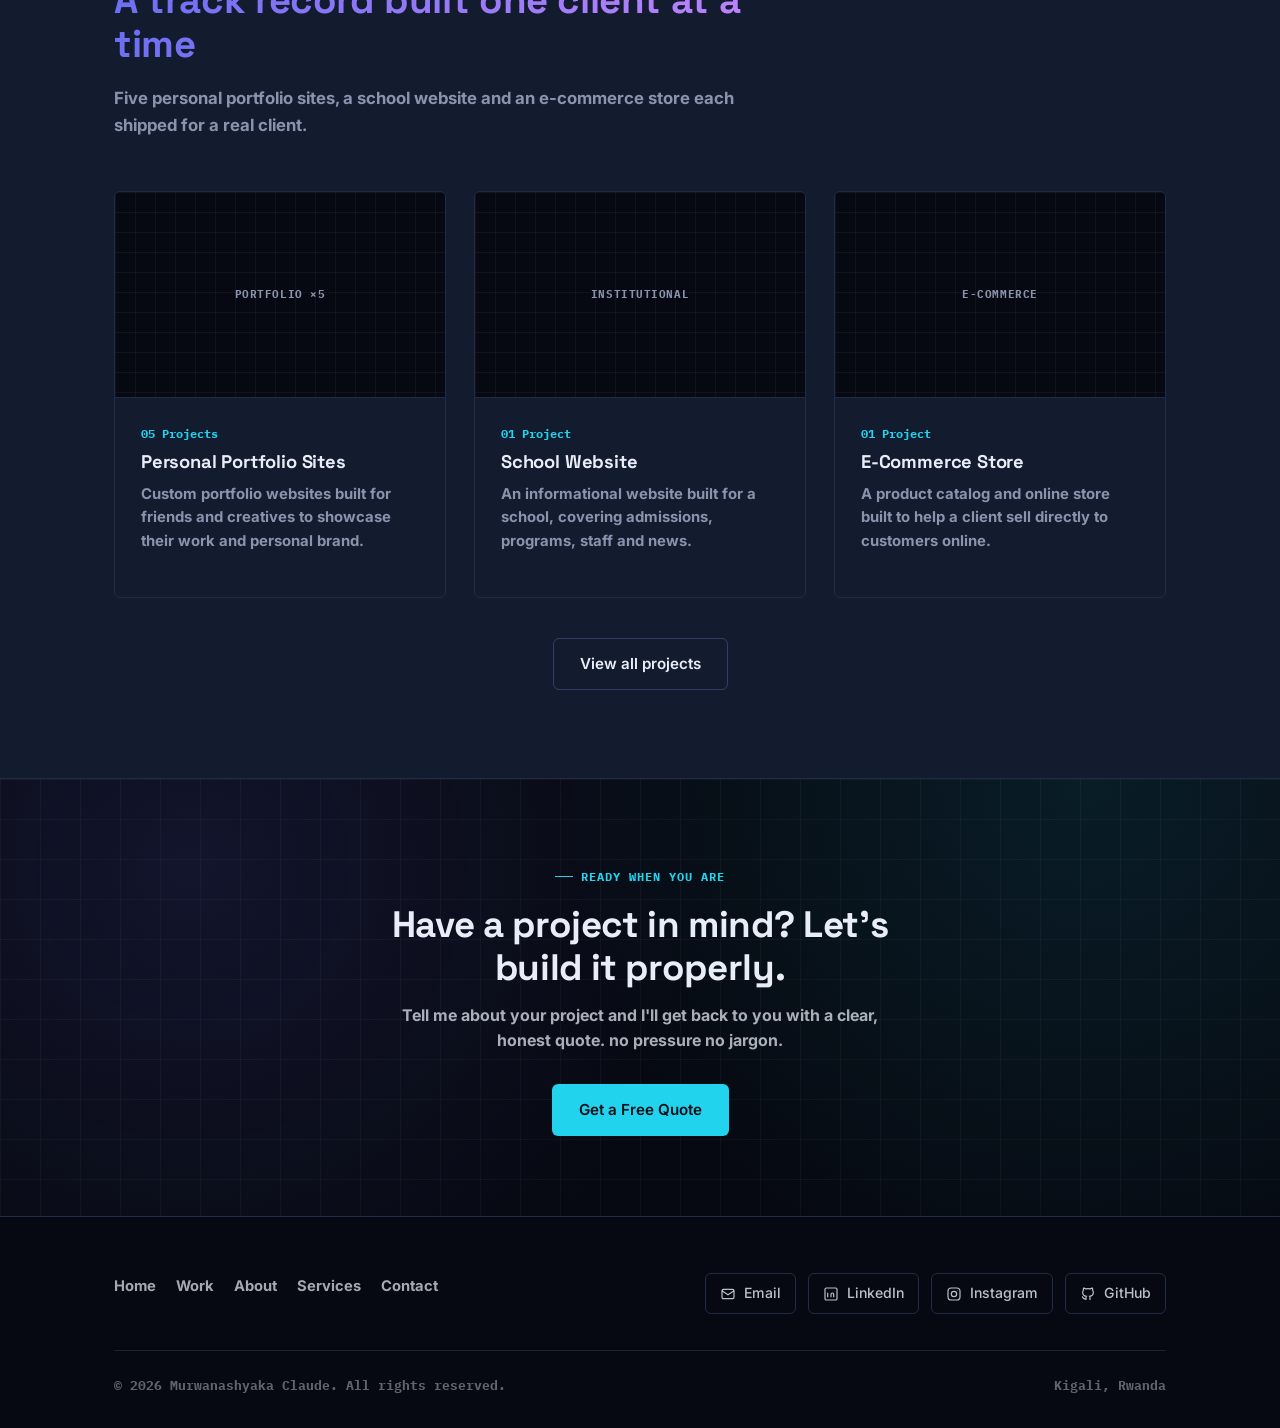
==== commit c825761f: "Fix HTML formatting for headings and styles" ====
--- a/index.html
+++ b/index.html
@@ -199,7 +199,7 @@
 
 <p>I started wondering how websites were built, how software could turn an idea into something people could interact with, and how technology was changing the way we work and communicate. That curiosity led me to programming, web development, and design.</p>
 
-<h3 style="font-size:1.15rem; margin-top:36px;" style="color: #38BDF8 !important;">>I didn't leave engineering behind. <span class="accent-text">I built on it.</span></h3>
+<h3 class="accent-text"style="color: #38BDF8 !important;">I didn't leave engineering behind. <span class="accent-text">I built on it.</span></h3>
 
 <p>Engineering taught me how to <strong>think and solve problems.</strong><br>
 Coding taught me how to <strong>turn ideas into working solutions.</strong><br>
@@ -214,7 +214,7 @@
 
 <p>One of the people who influenced my journey into web development is <strong class="accent-text">Jennifer Niederst Robbins</strong>. Her books and resources helped me build a stronger foundation and, more importantly, taught me to look beyond simply writing code. They helped me understand how the web works and why thoughtful design matters.</p>
 
-<h3 style="font-size:1.15rem; margin-top:36px;" style="color: #38BDF8 !important;">>Beyond the screen</h3>
+<h3 class="accent-text"style="color: #38BDF8 !important;"> Beyond the screen</h3>
 
 <p>When I'm not coding or designing, you'll probably find me <strong>writing, reading, researching, or exploring new ideas.</strong> I especially enjoy books about psychology and personal development. Writing gives me a place to think, express myself, and turn ideas into words.</p>
 
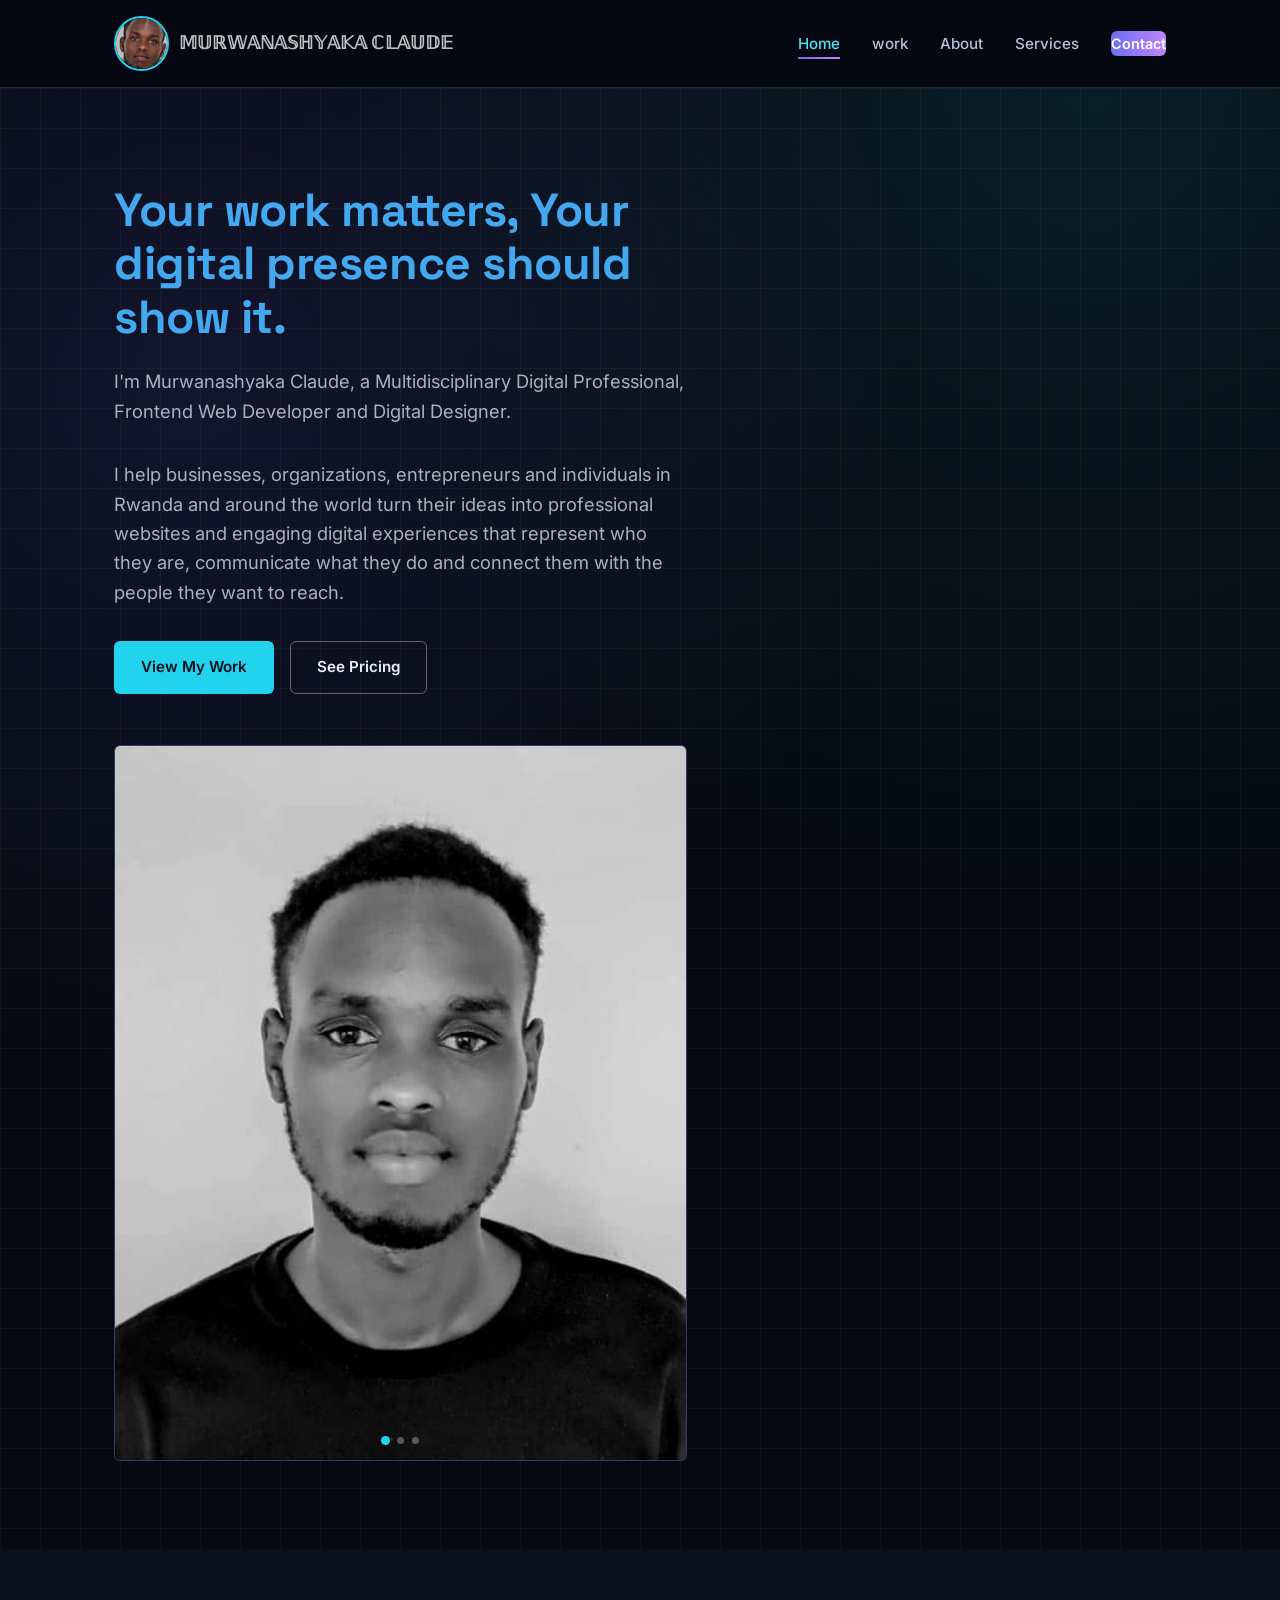
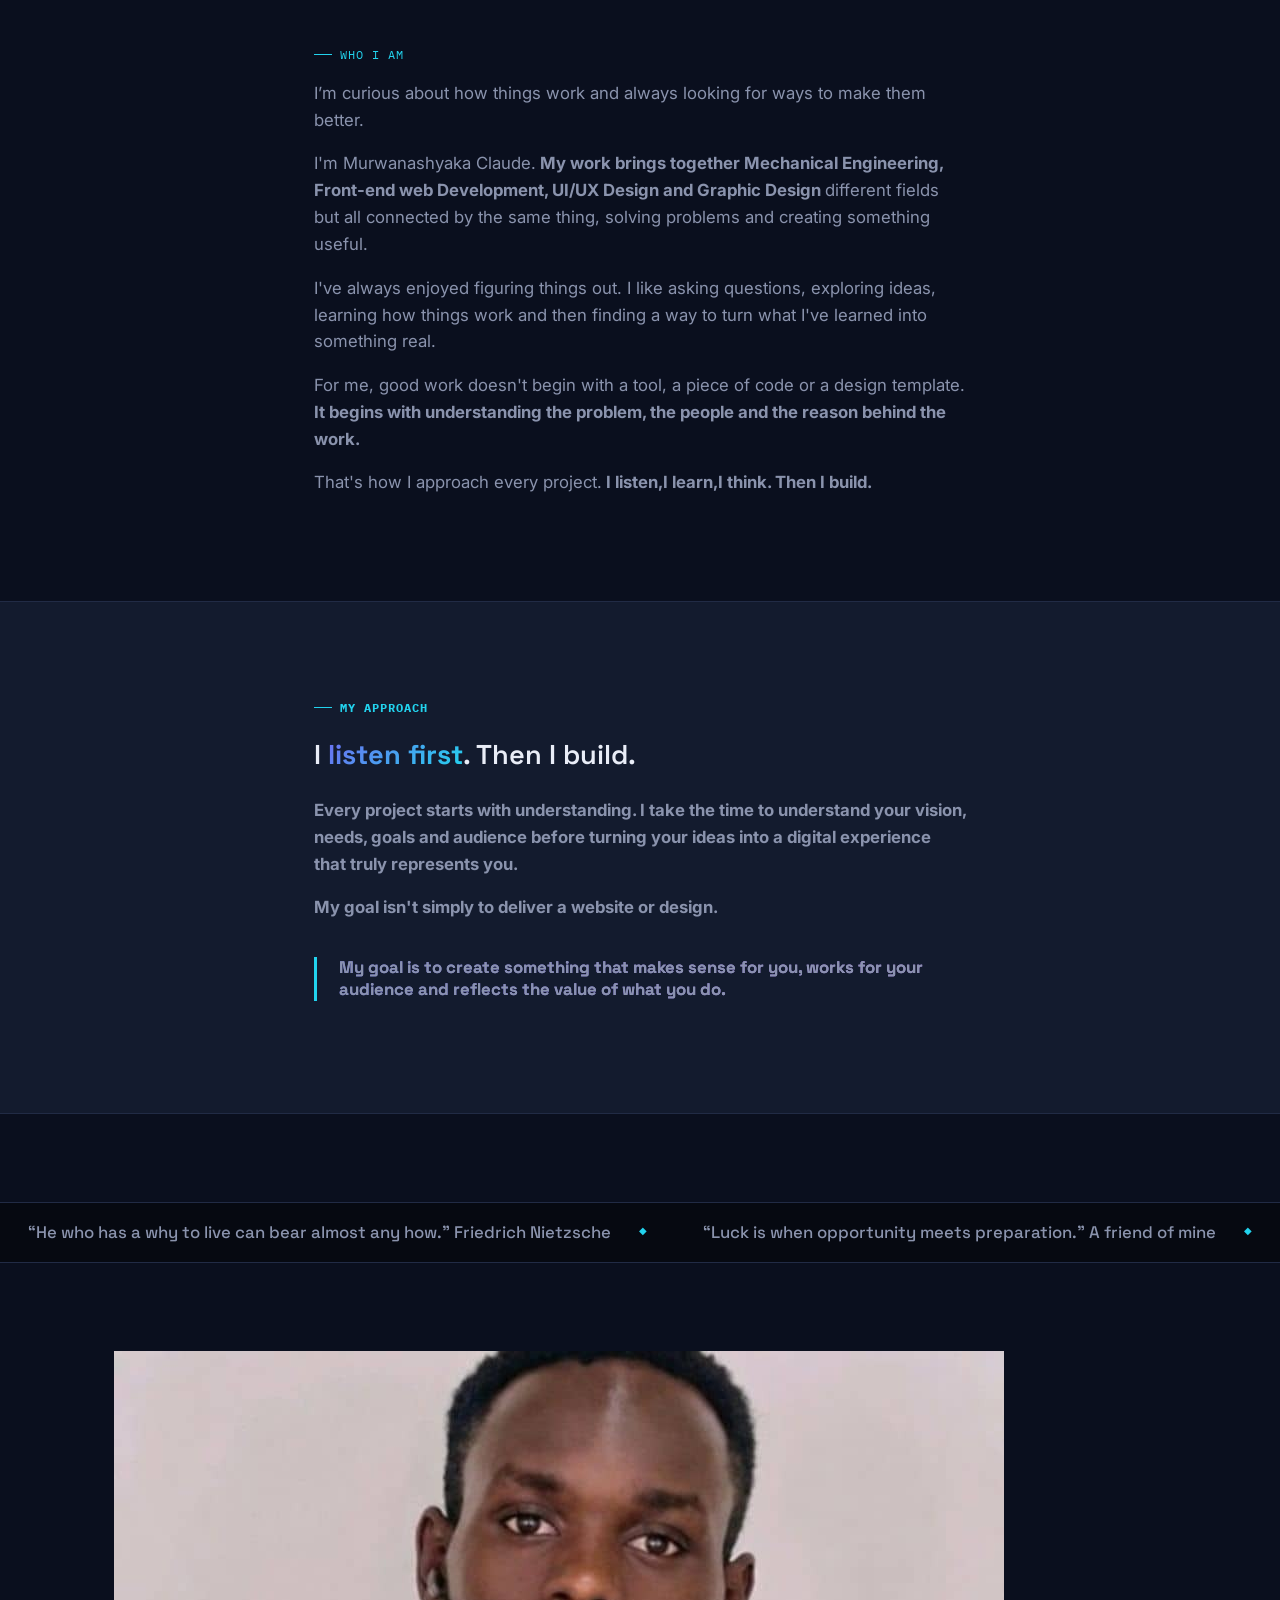
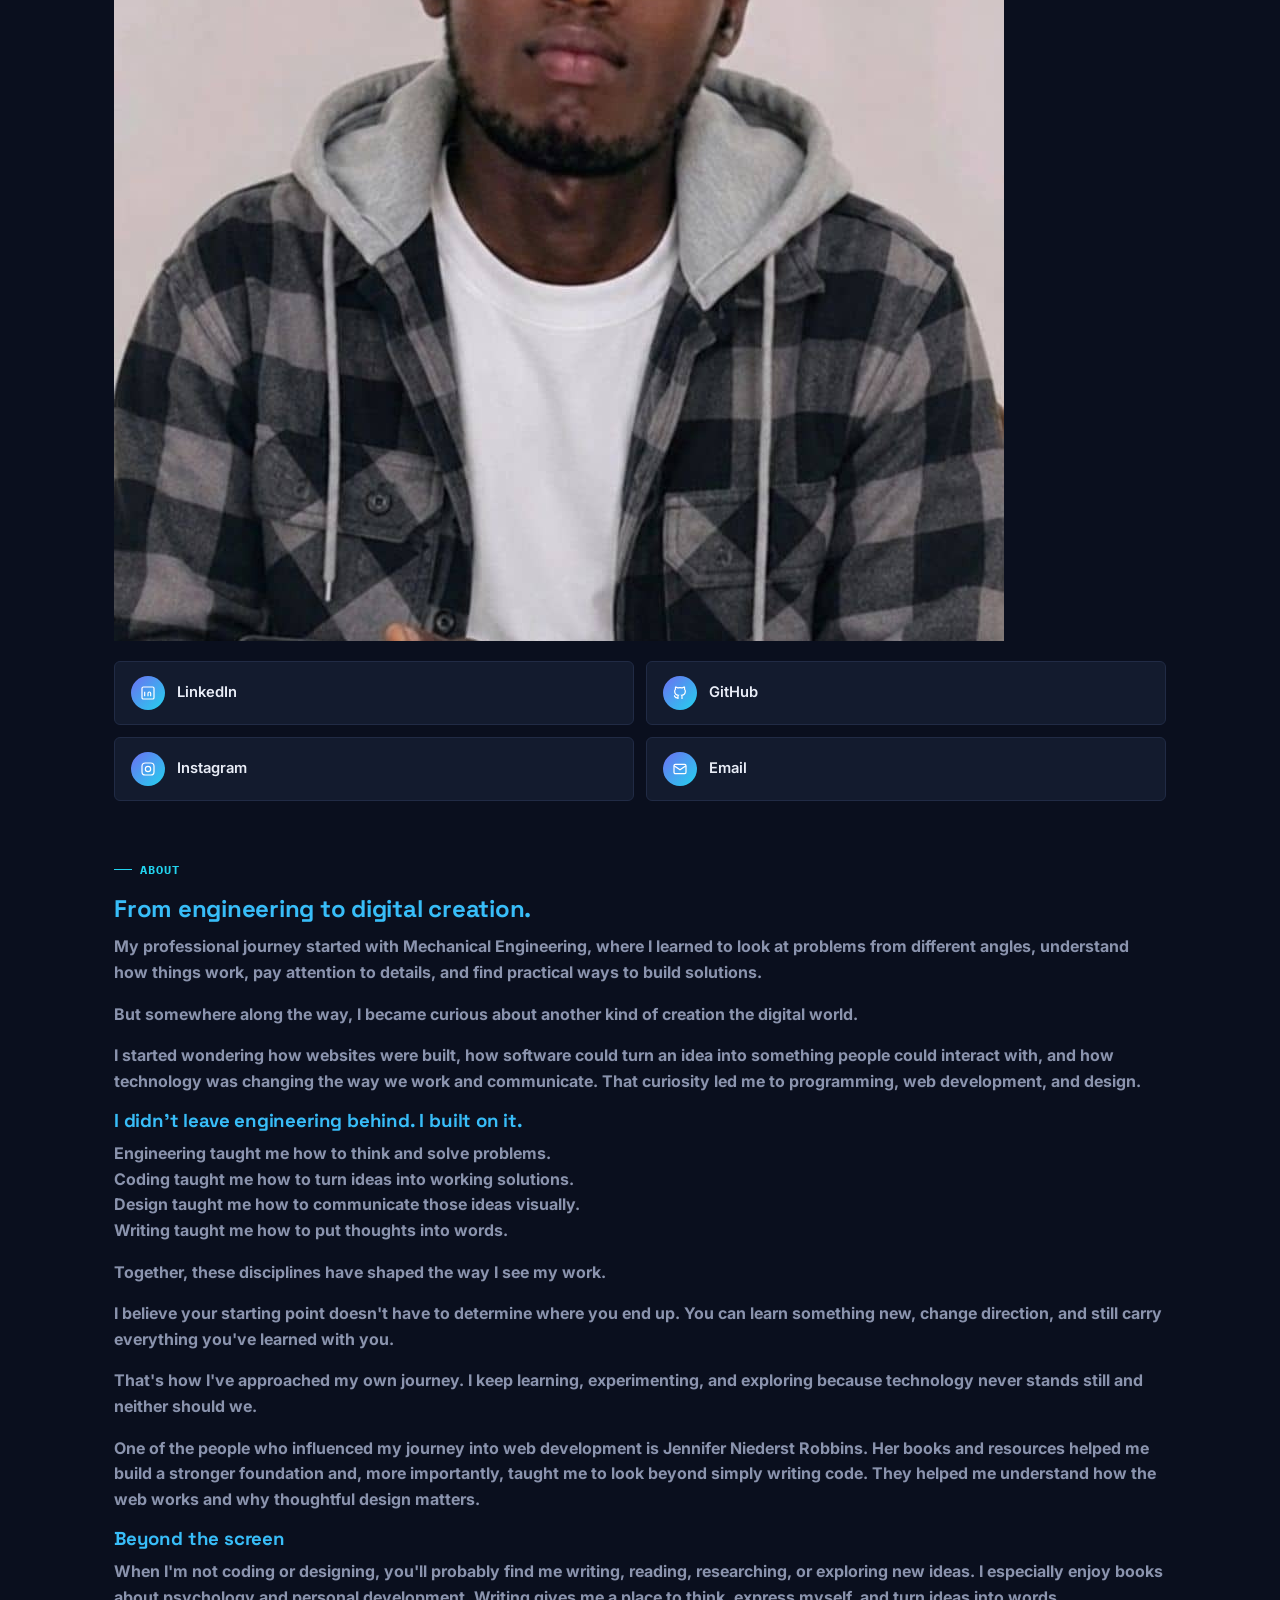
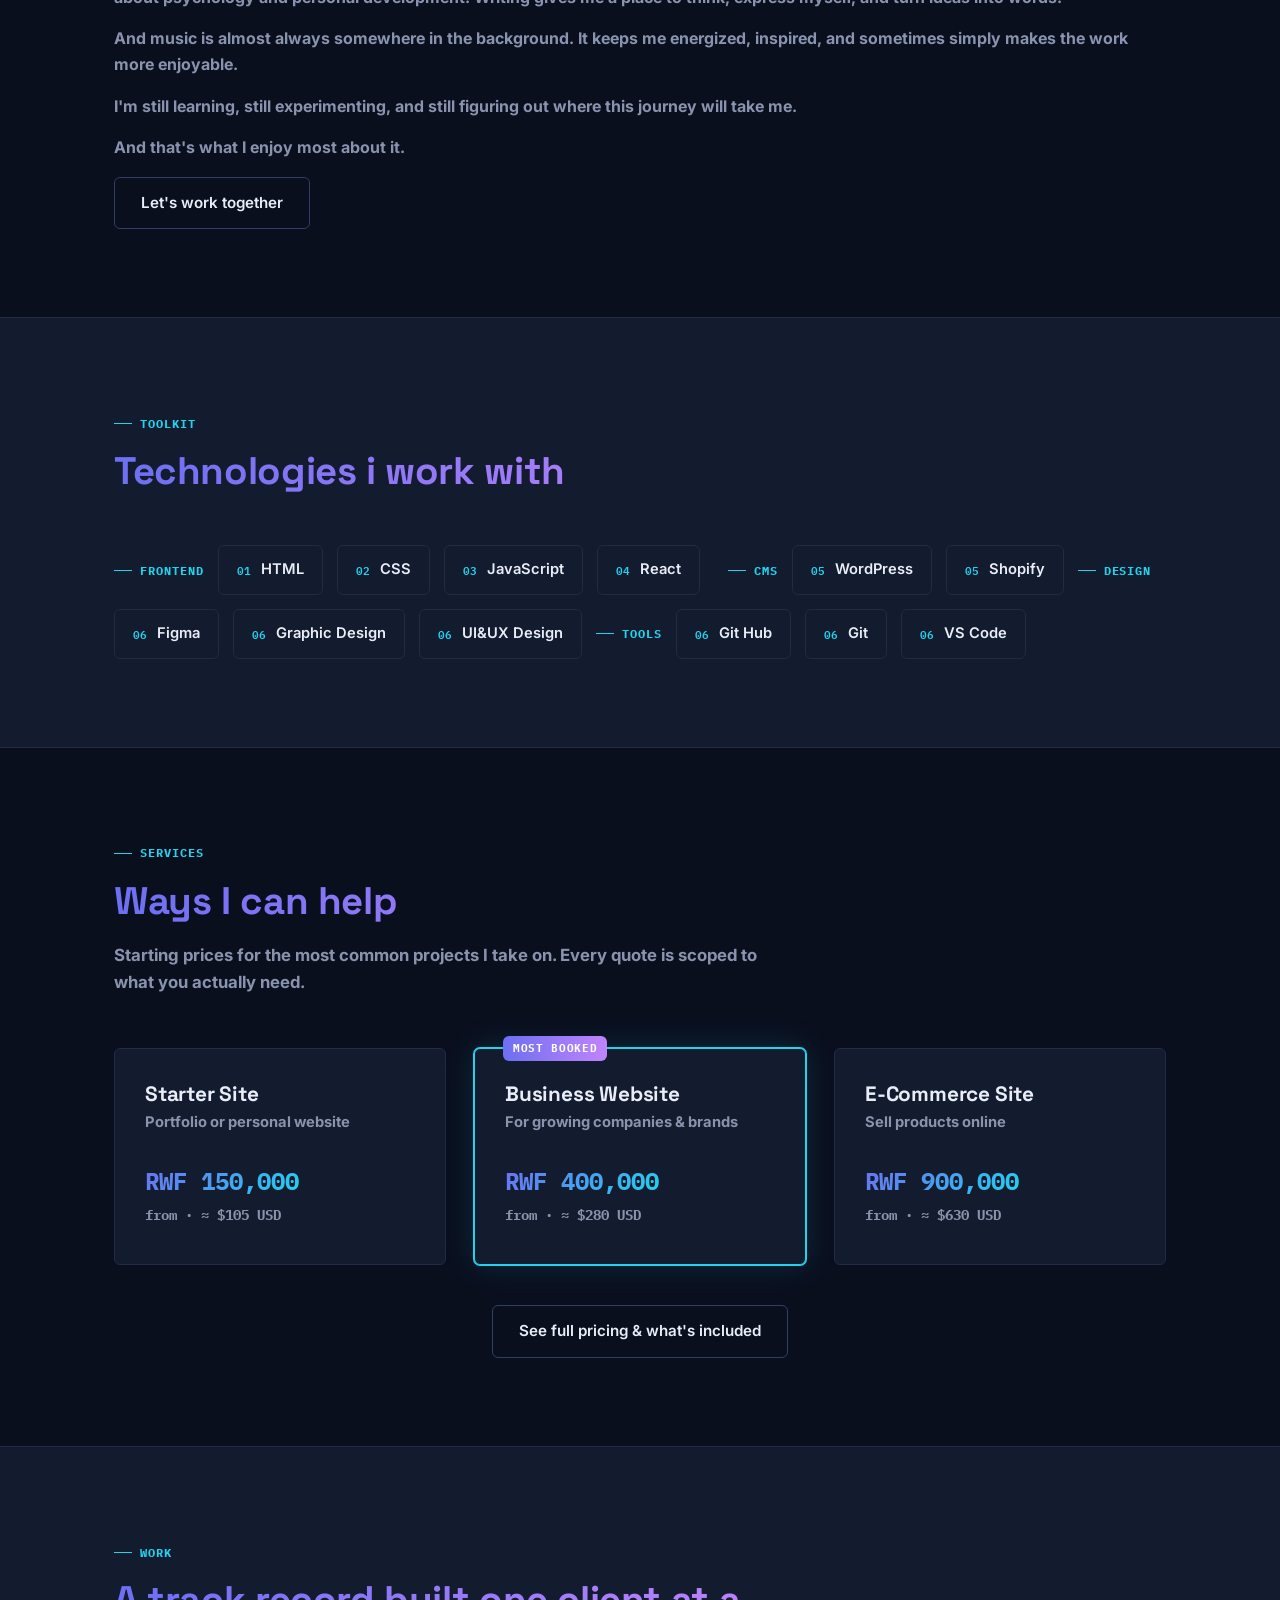
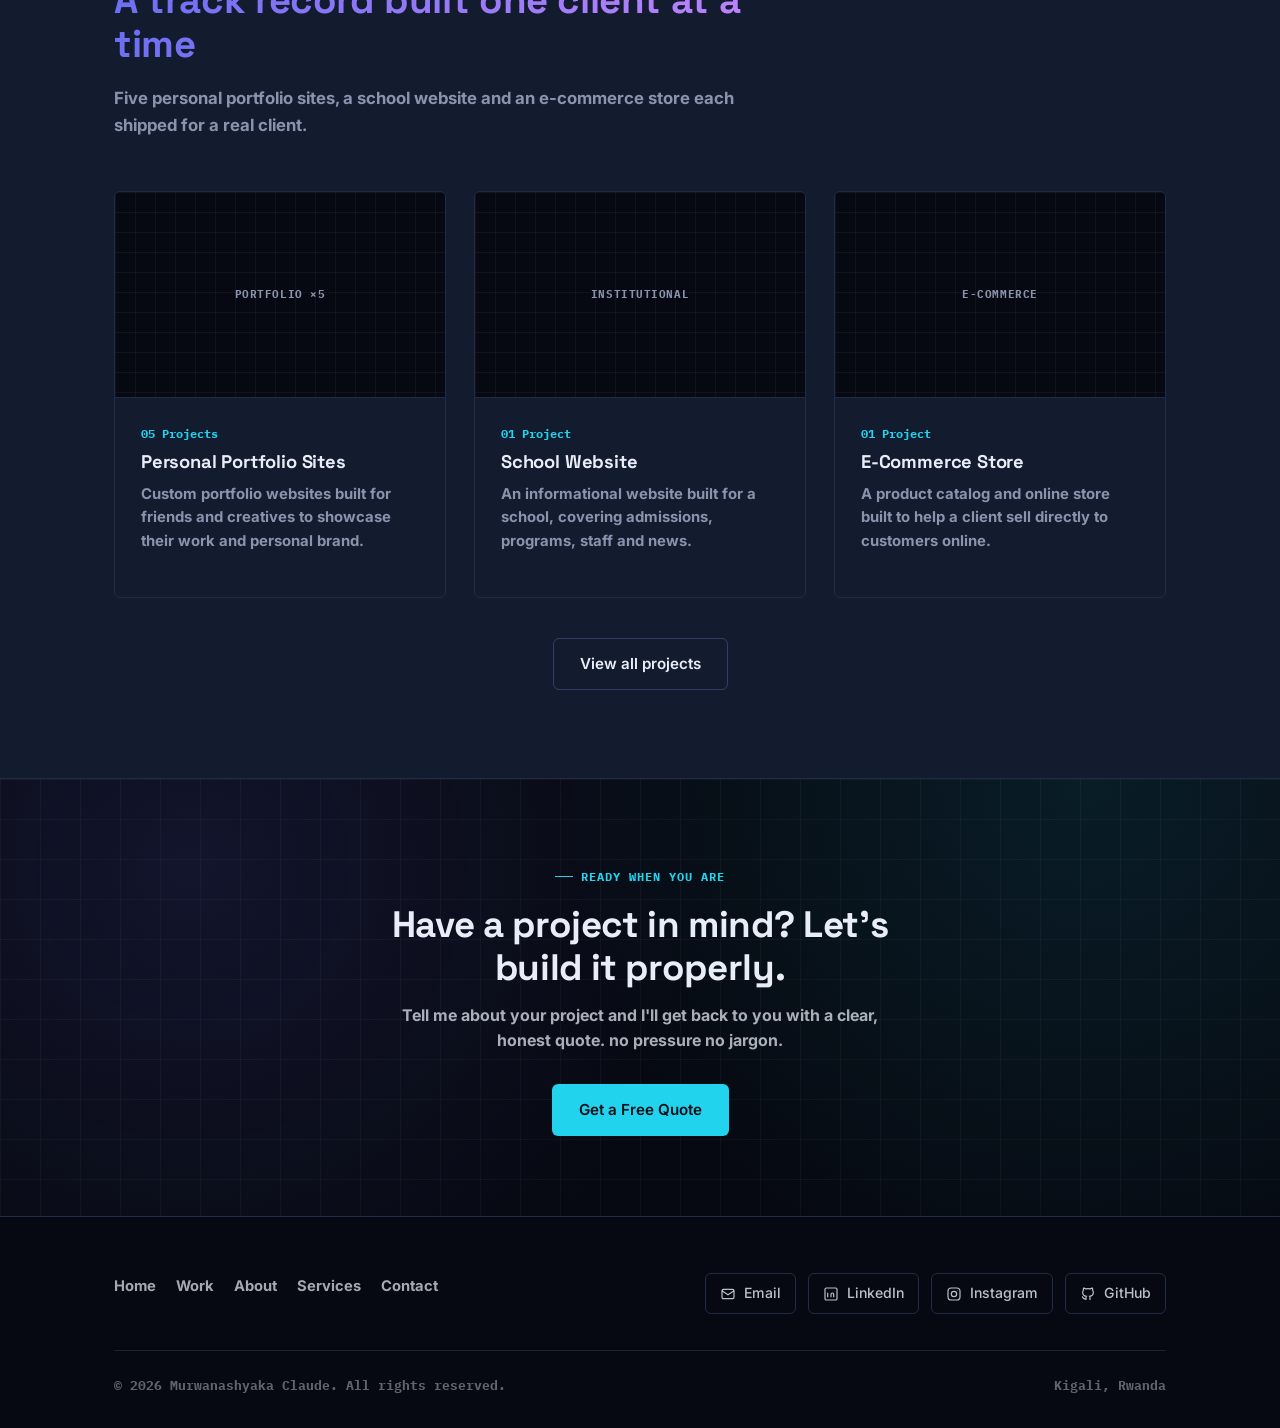
==== commit c87ef91a: "Update canonical and Open Graph URLs" ====
--- a/index.html
+++ b/index.html
@@ -7,7 +7,7 @@
 <meta name="description" content="Murwanashyaka Claude  Mechanical Engineer turned Frontend Developer, Graphic Designer and Writer in Kigali, Rwanda. I build modern, responsive websites for businesses, entrepreneurs and individuals.">
 <meta name="keywords" content="Murwanashyaka Claude, Shyaka Claude, frontend developer Rwanda, web developer Kigali,UI/UX Design Rwanda, graphic designer Kigali, mechanical engineer Rwanda, freelance web developer Rwanda, website design Kigali">
 <meta name="author" content="Murwanashyaka Claude">
-<link rel="canonical" href="https://murwanashyakaclaude.com/">
+<link rel="canonical" href="https://m-claude.vercel.app/">
 <meta name="robots" content="index, follow">
 
 <!-- Open Graph -->
@@ -15,18 +15,19 @@
 <meta property="og:site_name" content="Murwanashyaka Claude">
 <meta property="og:title" content="Murwanashyaka Claude — Frontend Developer & Digital Designer, Kigali">
 <meta property="og:description" content="Murwanashyaka Claude — Mechanical Engineer turned Frontend Developer, Graphic Designer and Writer in Kigali, Rwanda. I build modern, responsive websites for businesses, entrepreneurs and individuals.">
-<meta property="og:url" content="https://murwanashyakaclaude.com/">
-<meta property="og:image" content="https://murwanashyakaclaude.com/assets/headshot-about.jpg">
+<meta property="og:url" content="https://m-claude.vercel.app/">
+<meta property="og:image" content="https://m-claude.vercel.app/assets/headshot-about.jpg">
 <meta property="og:locale" content="en_US">
 
 <!-- Twitter Card -->
 <meta name="twitter:card" content="summary_large_image">
 <meta name="twitter:title" content="Murwanashyaka Claude — Frontend Developer & Digital Designer, Kigali">
 <meta name="twitter:description" content="Murwanashyaka Claude Mechanical Engineer turned Frontend Developer, Graphic Designer and Writer in Kigali, Rwanda. I build modern, responsive websites for businesses, entrepreneurs and individuals.">
-<meta name="twitter:image" content="https://murwanashyakaclaude.com/assets/headshot-about.jpg">
+<meta name="twitter:image" content="https://m-claude.vercel.app/assets/headshot-about.jpg">
 <link rel="preconnect" href="https://fonts.googleapis.com">
 <link href="https://fonts.googleapis.com/css2?family=Space+Grotesk:wght@500;600;700&family=Inter:wght@400;500;600;700&family=IBM+Plex+Mono:wght@400;500&display=swap" rel="stylesheet">
 <link rel="stylesheet" href="css/styles.css">
+<script defer src="https://cdn.vercel-insights.com/v1/script.js"></script>
 <script type="application/ld+json">
 {
   "@context": "https://schema.org",
@@ -35,8 +36,8 @@
   "alternateName": "Shyaka Claude",
   "jobTitle": ["Frontend Web Developer", "UI&UX Designer", "Graphic Designer", "Mechanical Engineer"],
   "description": "Mechanical Engineer, Frontend Web Developer,UI&UX Designer and Graphic Designer based in Kigali, Rwanda, helping businesses and individuals build modern digital experiences.",
-  "url": "https://murwanashyakaclaude.com",
-  "image": "https://murwanashyakaclaude.com/assets/headshot-about.jpg",
+ "url": "https://m-claude.vercel.app/",
+ "image": "https://m-claude.vercel.app/assets/headshot-about.jpg",
   "address": {
     "@type": "PostalAddress",
     "addressLocality": "Kigali",
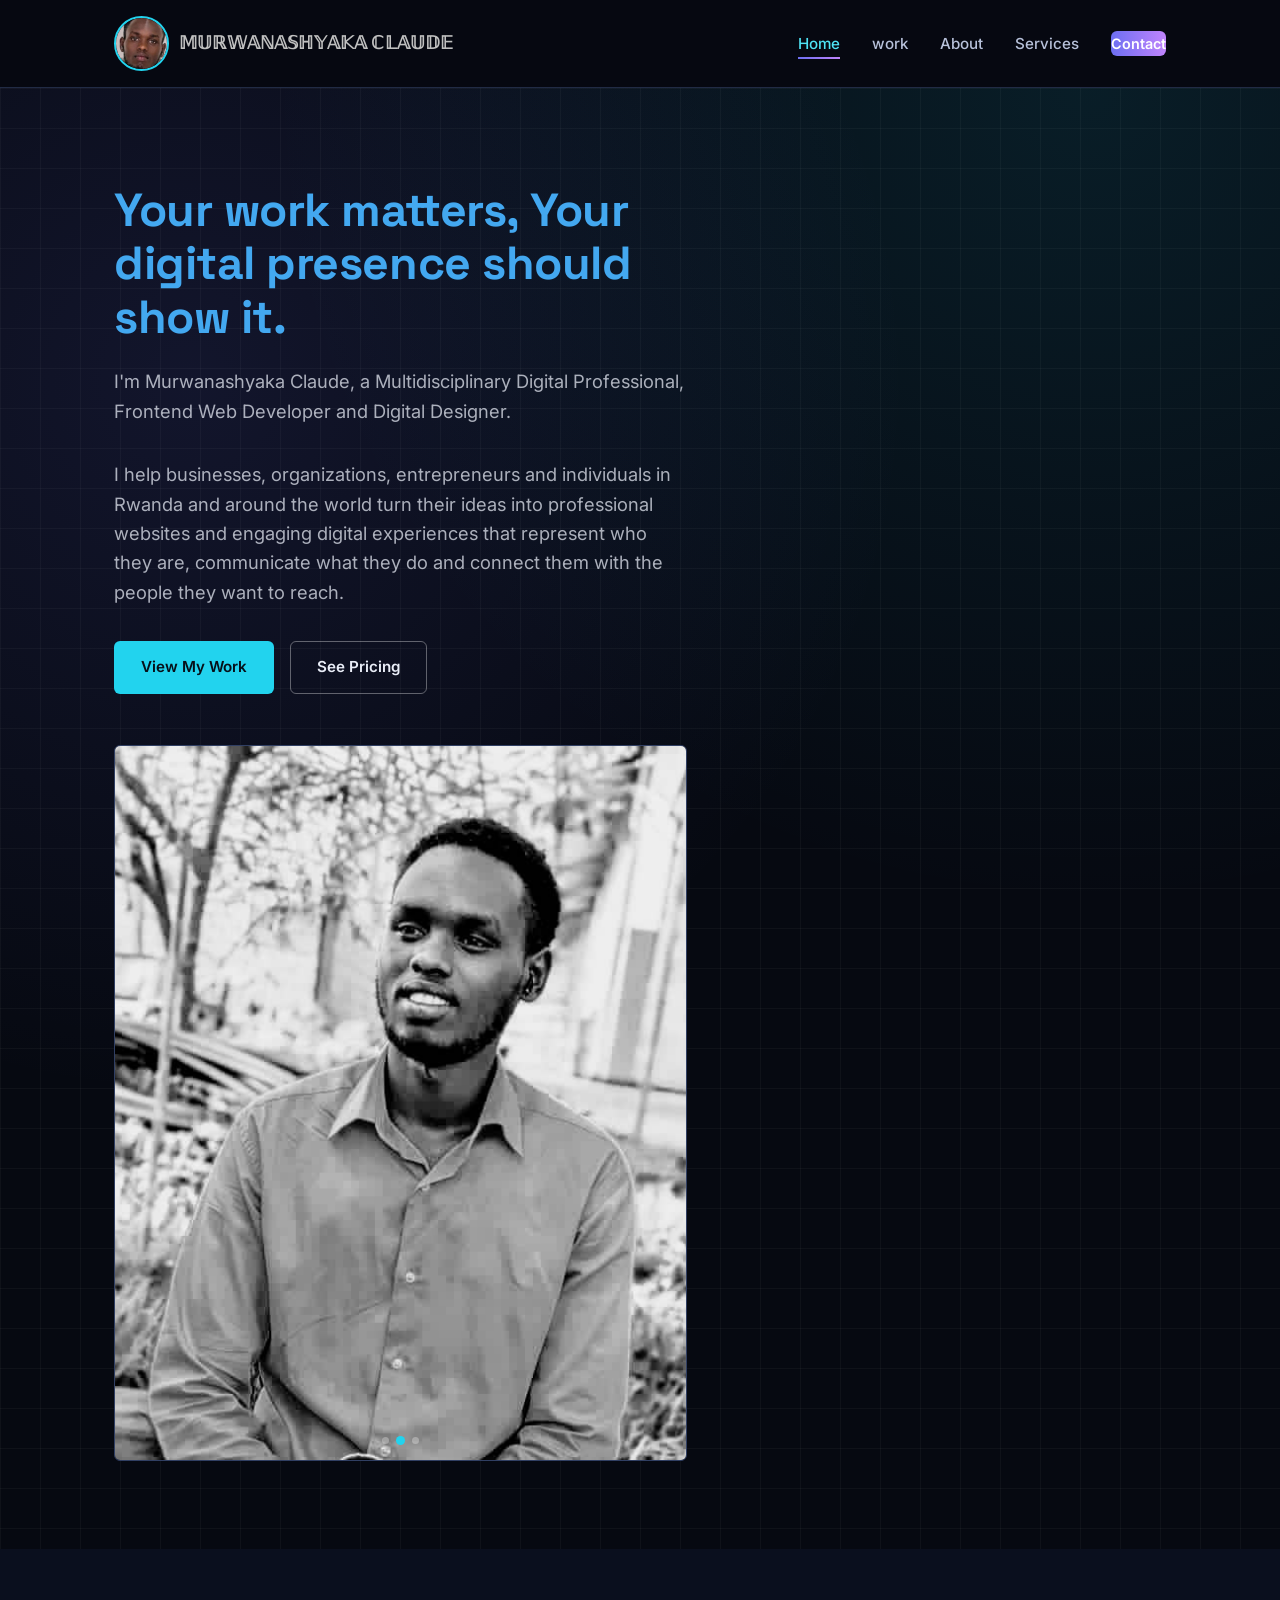
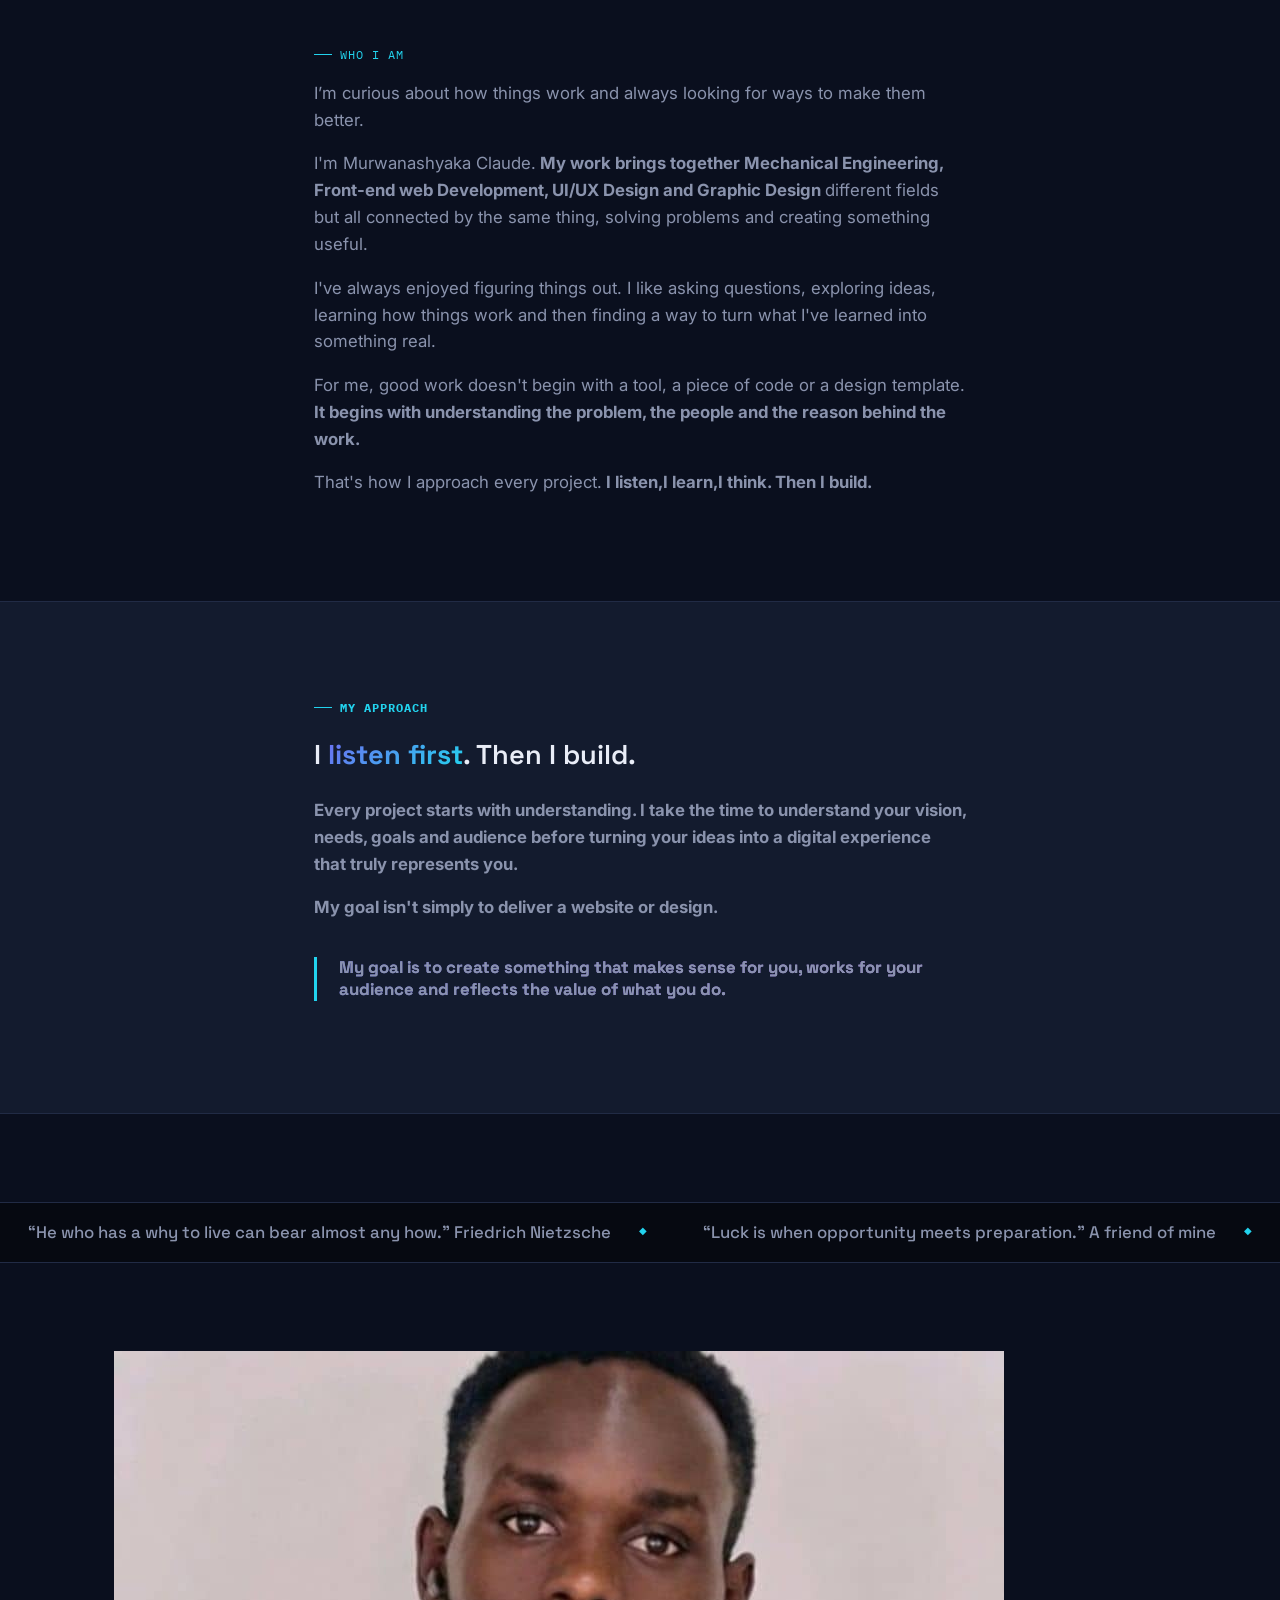
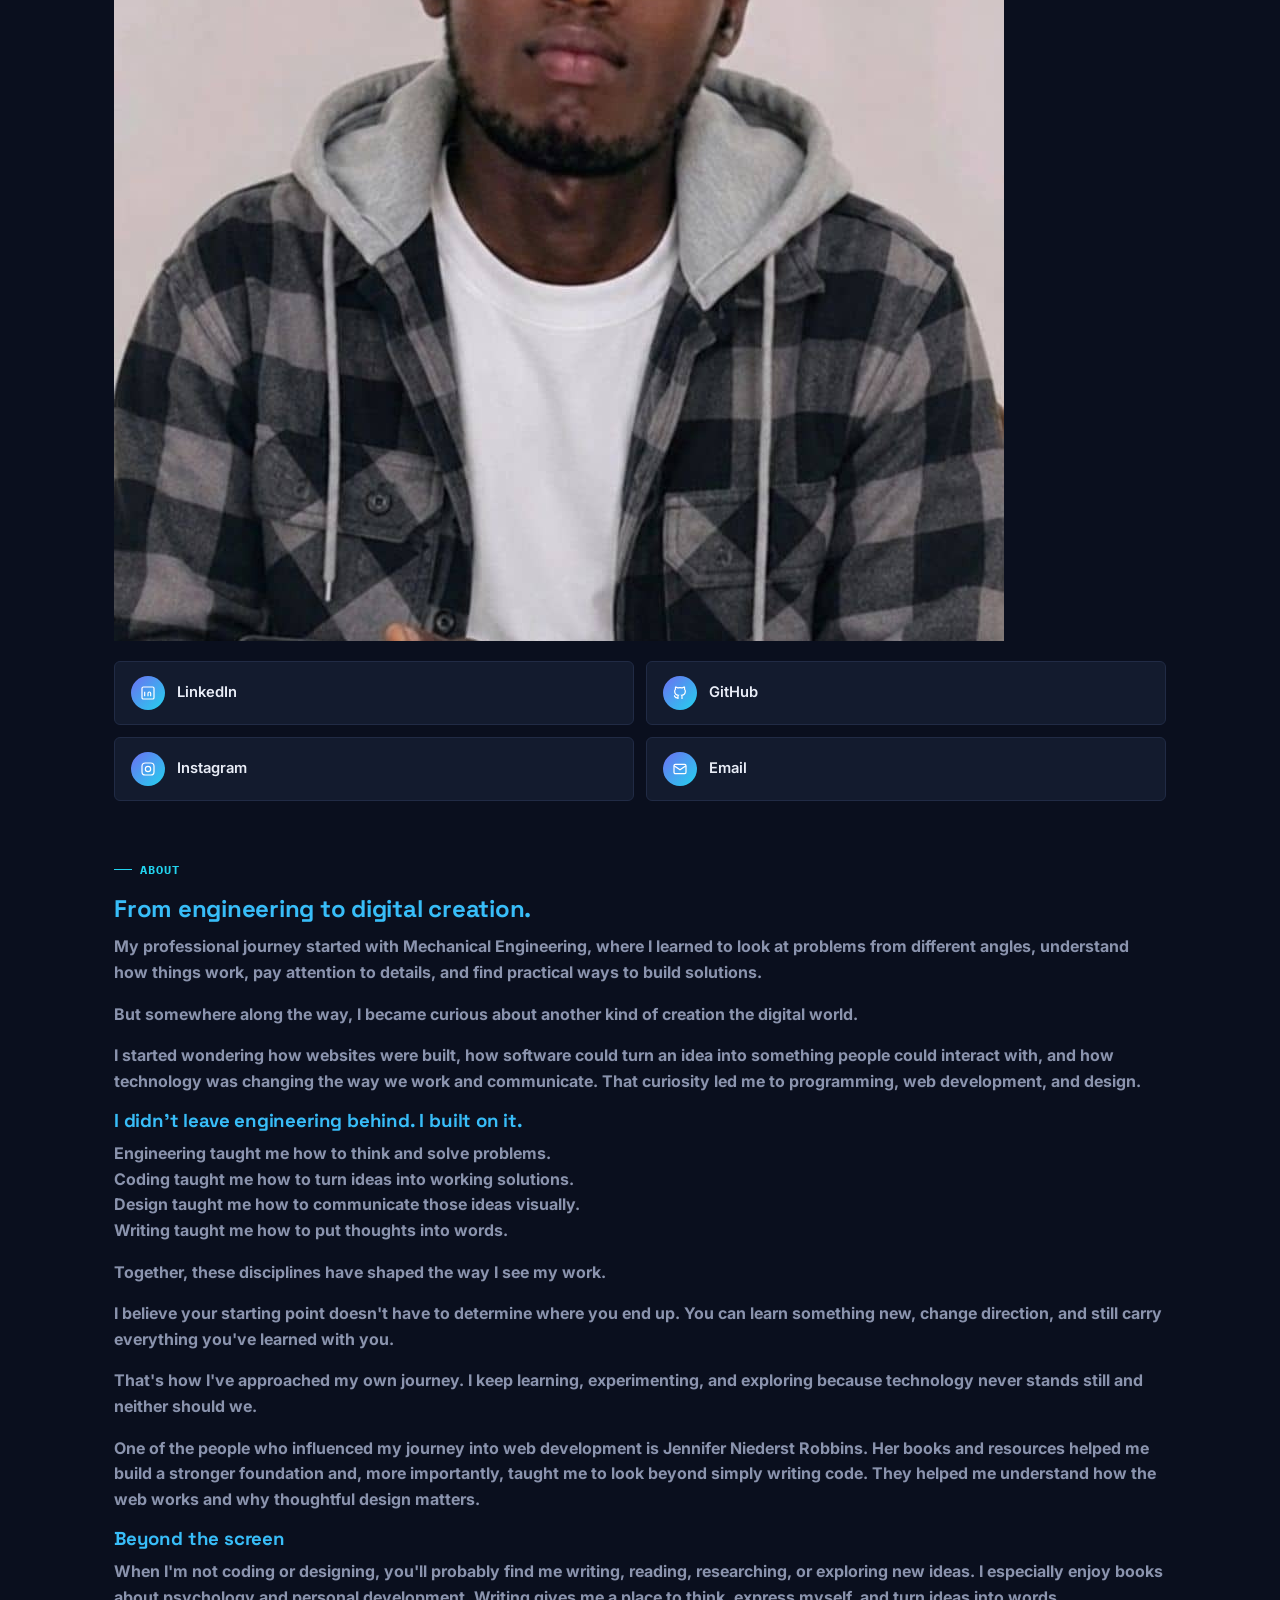
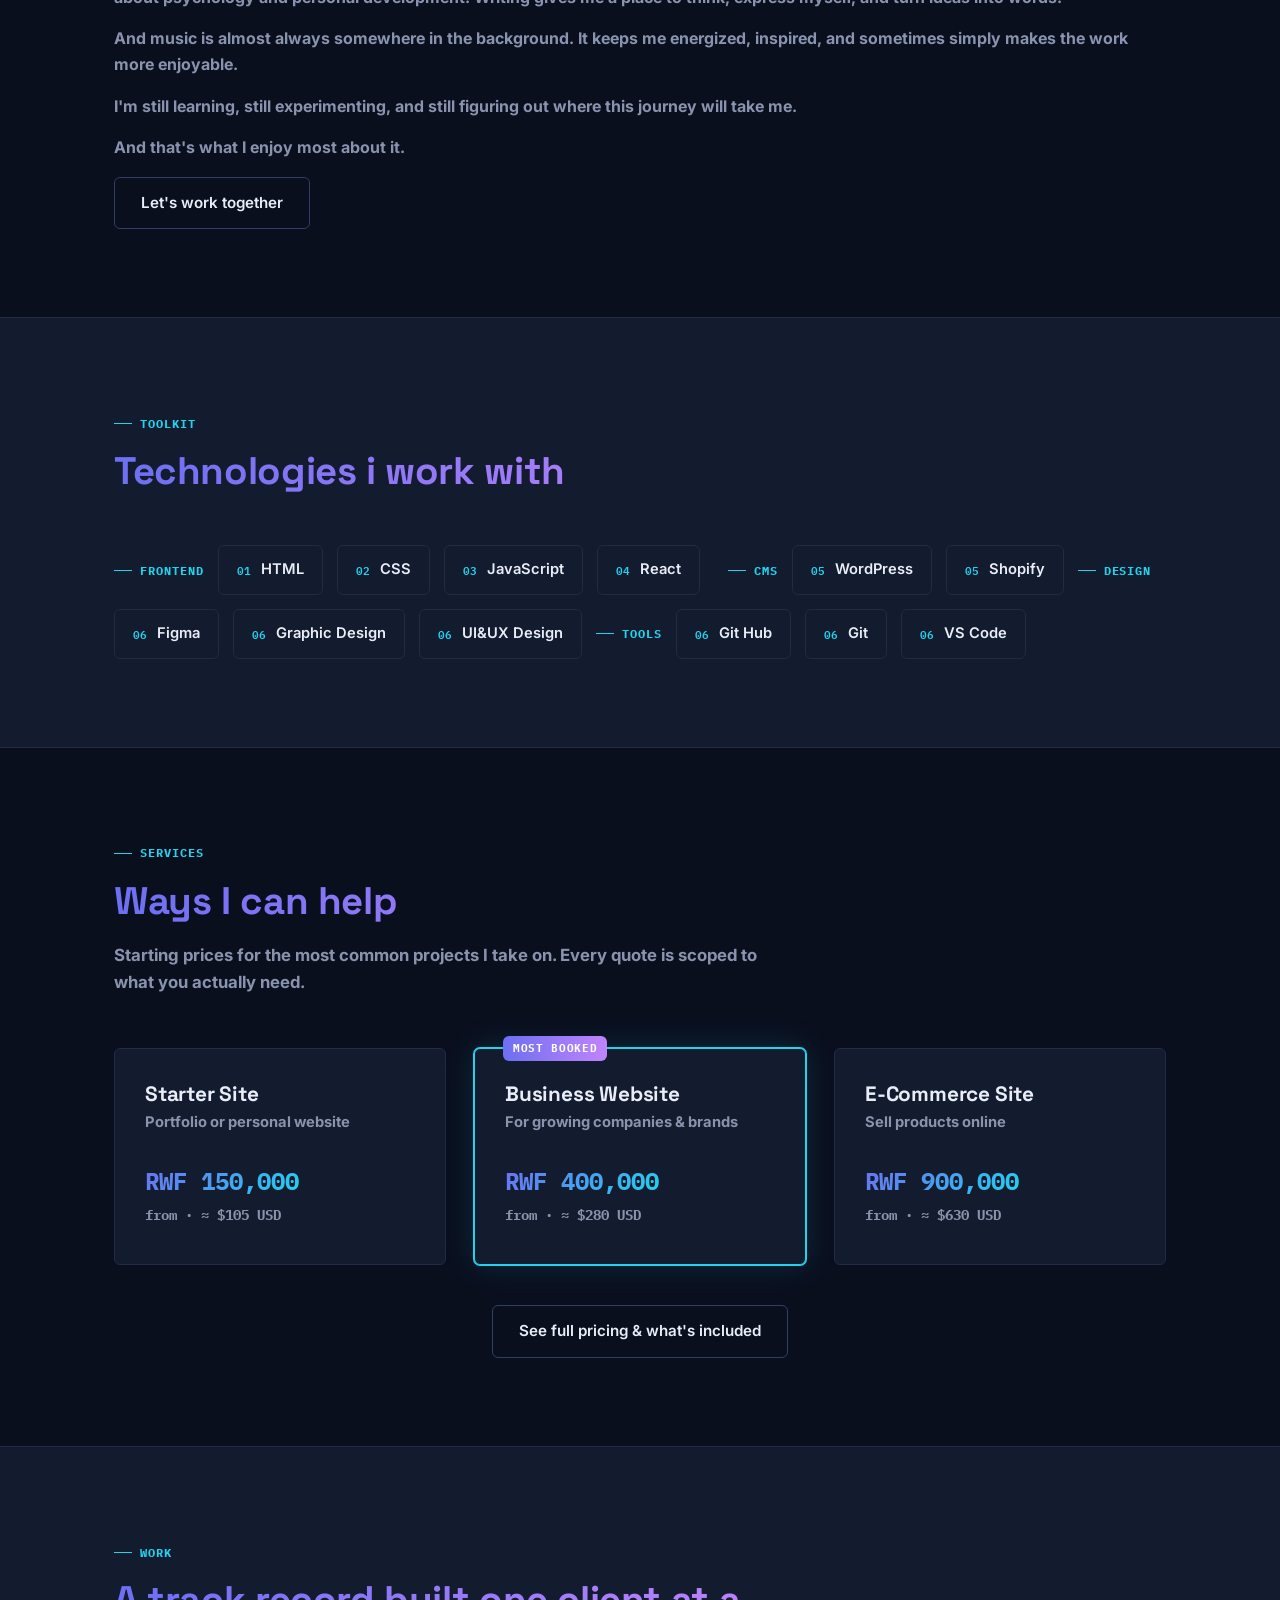
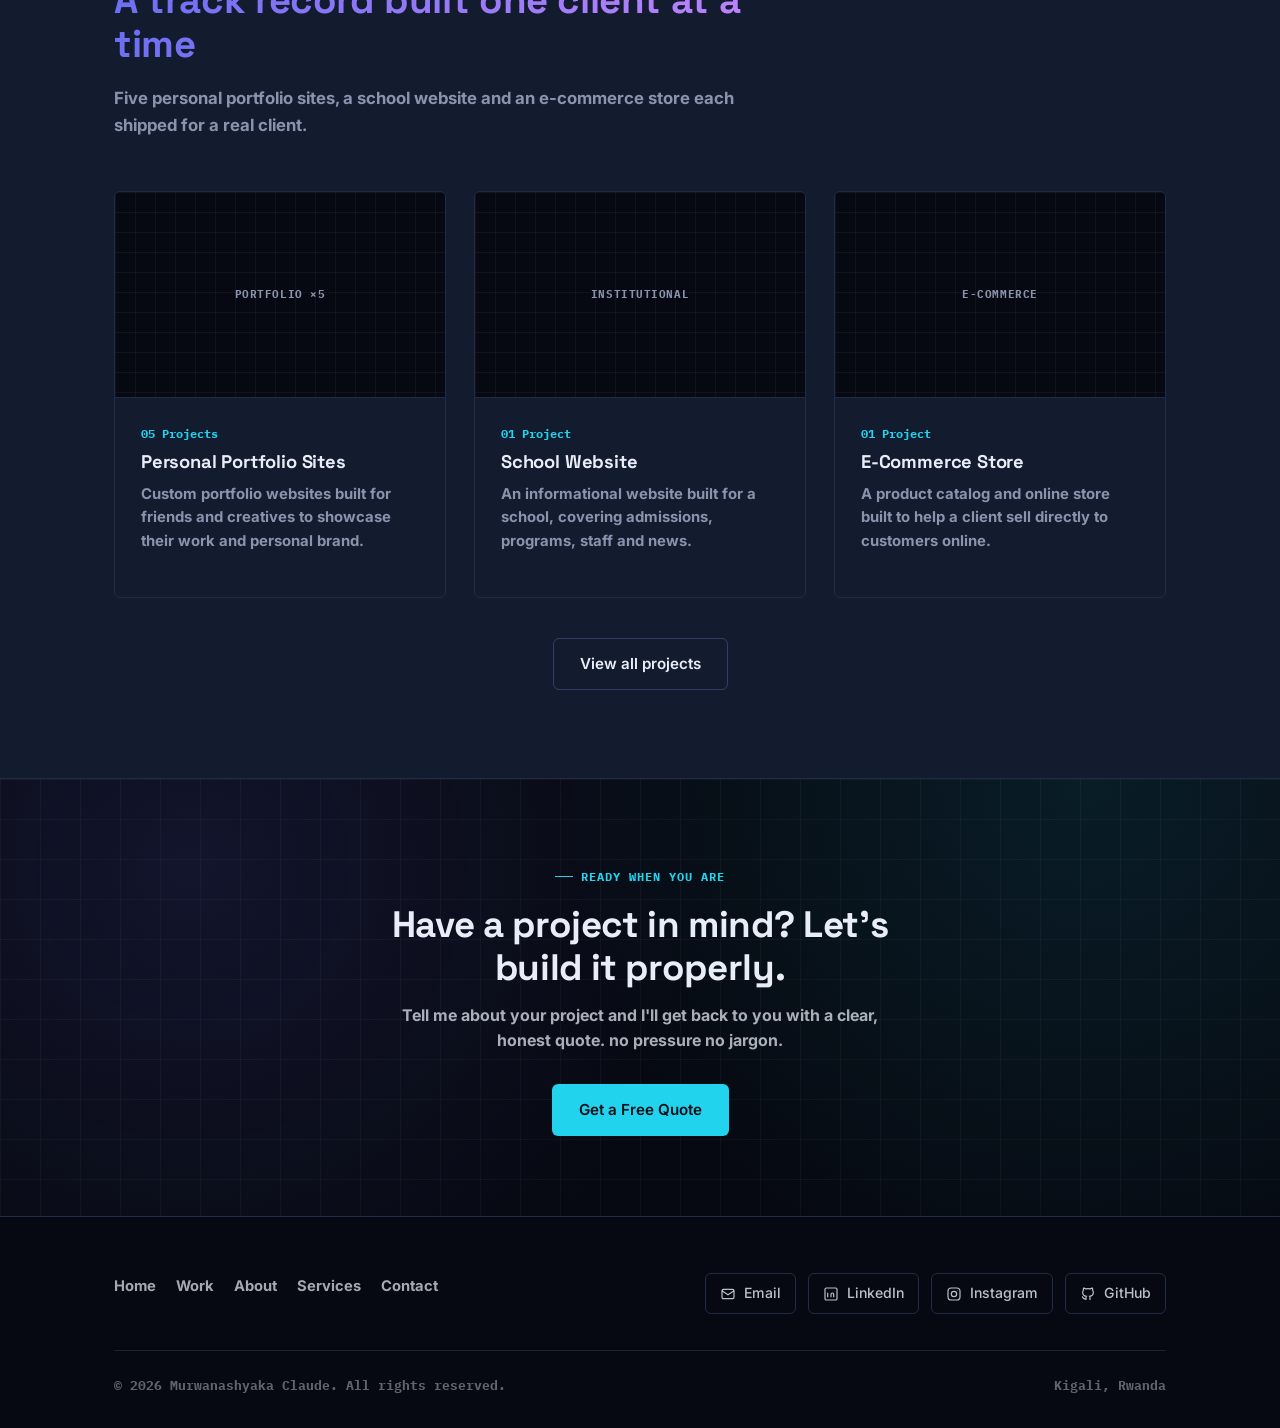
==== commit c63cc976: "Update index.html" ====
--- a/index.html
+++ b/index.html
@@ -7,6 +7,7 @@
 <meta name="description" content="Murwanashyaka Claude  Mechanical Engineer turned Frontend Developer, Graphic Designer and Writer in Kigali, Rwanda. I build modern, responsive websites for businesses, entrepreneurs and individuals.">
 <meta name="keywords" content="Murwanashyaka Claude, Shyaka Claude, frontend developer Rwanda, web developer Kigali,UI/UX Design Rwanda, graphic designer Kigali, mechanical engineer Rwanda, freelance web developer Rwanda, website design Kigali">
 <meta name="author" content="Murwanashyaka Claude">
+<meta name="google-site-verification" content="mobcPl85EOFIv4ufZdGDvR6swErHngpvnDBFh15YKbc">
 <link rel="canonical" href="https://m-claude.vercel.app/">
 <meta name="robots" content="index, follow">
 
